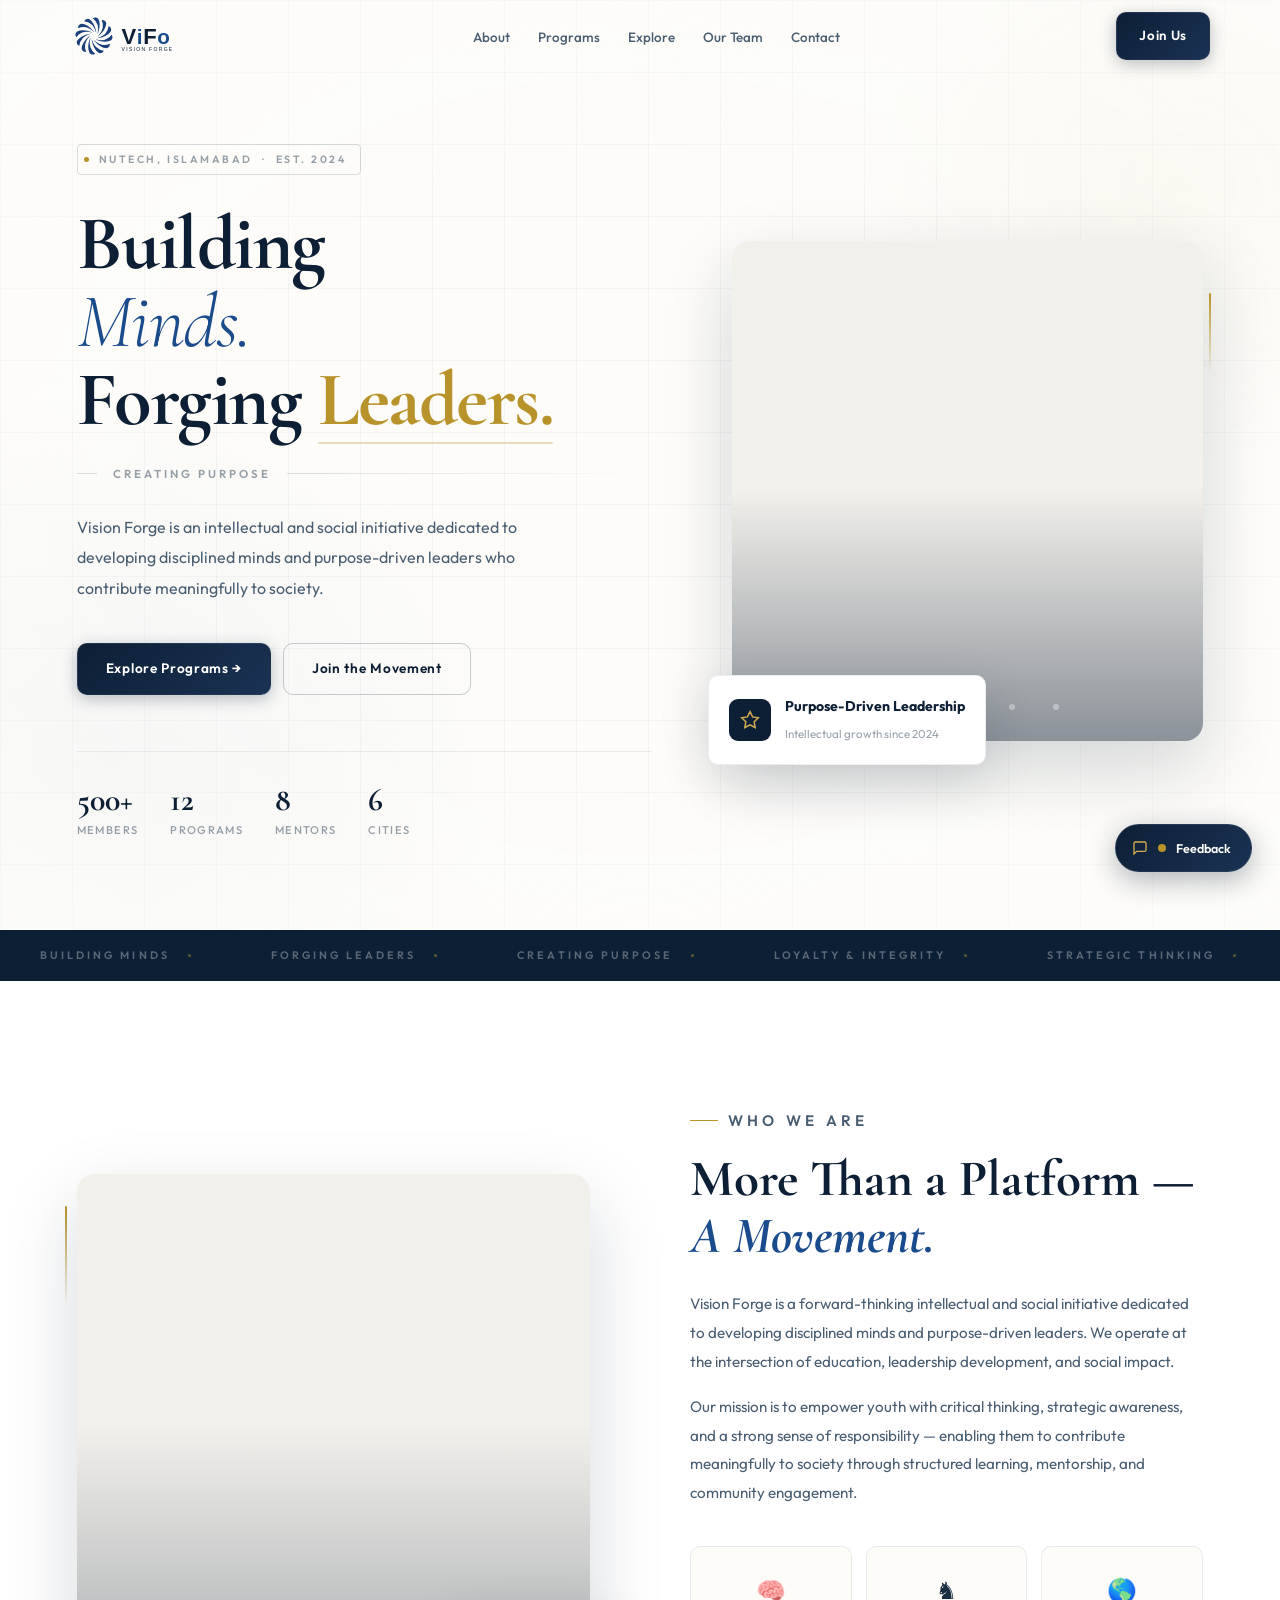
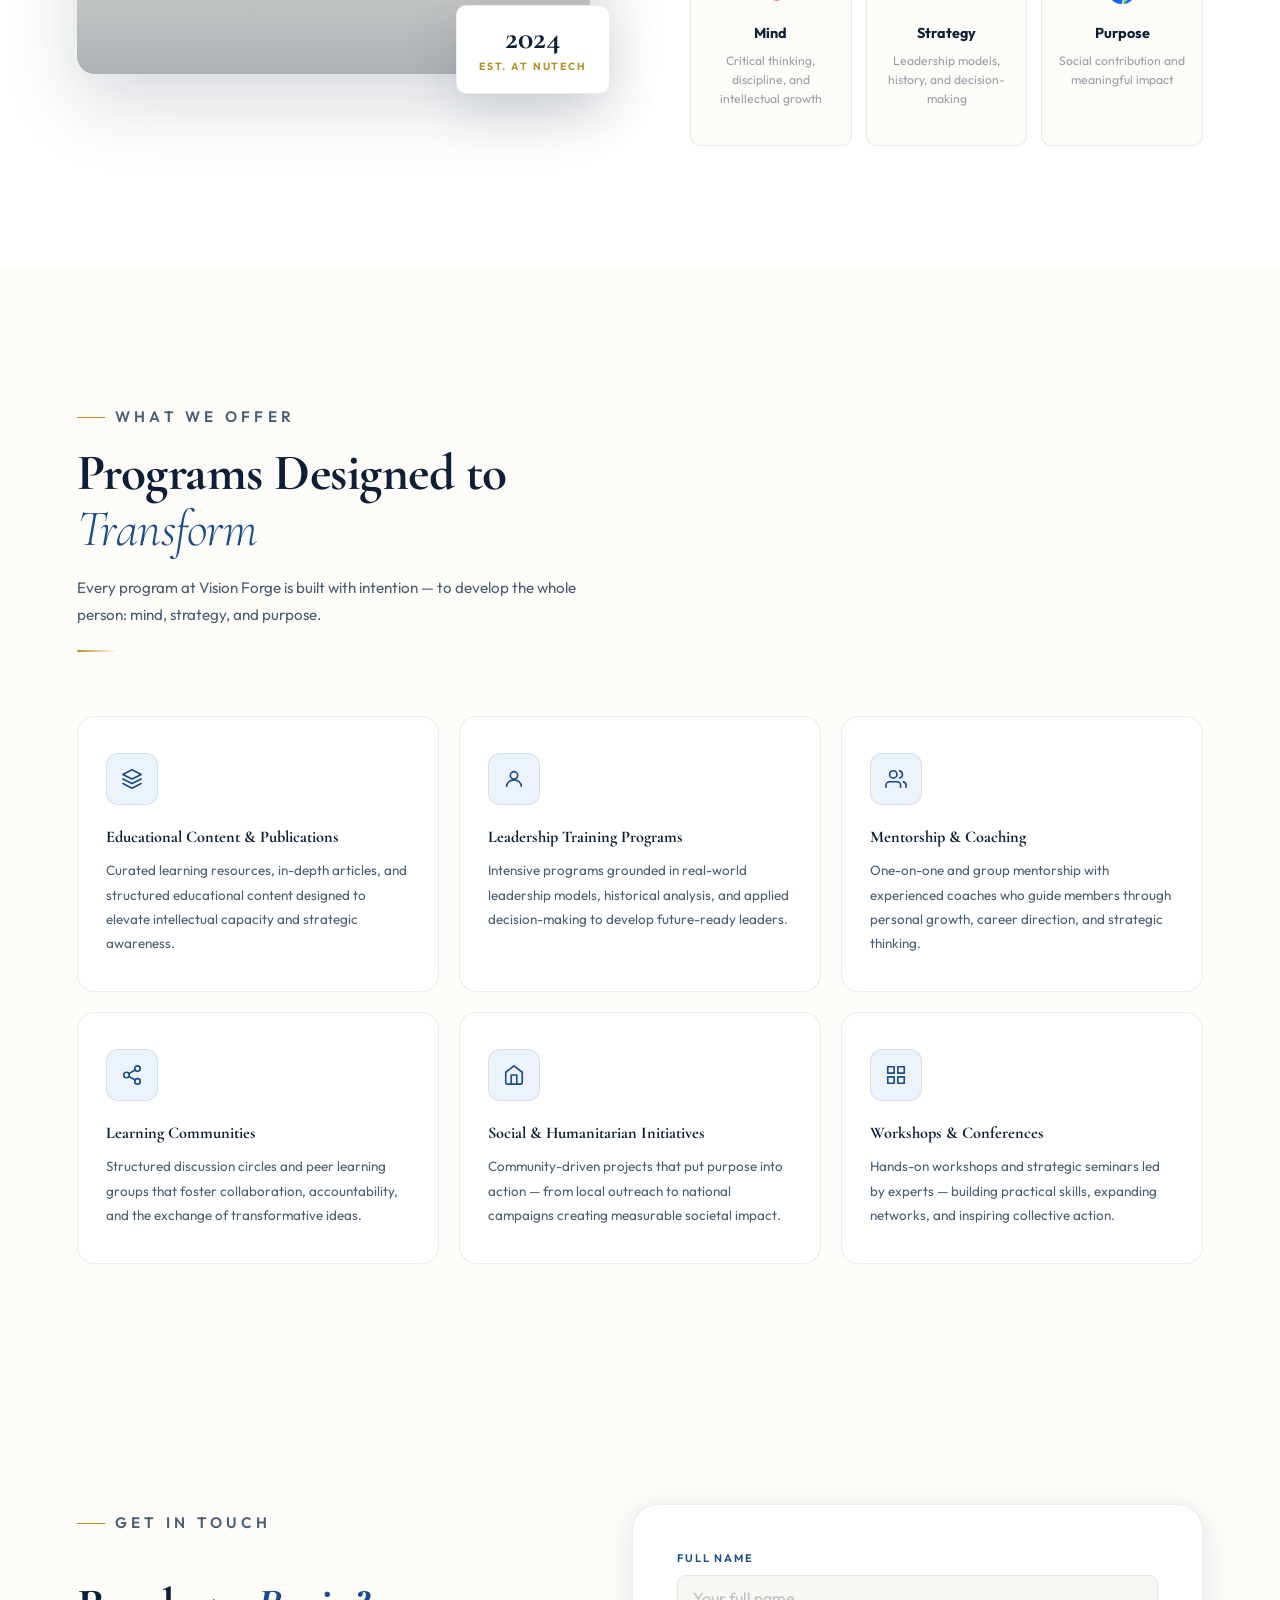
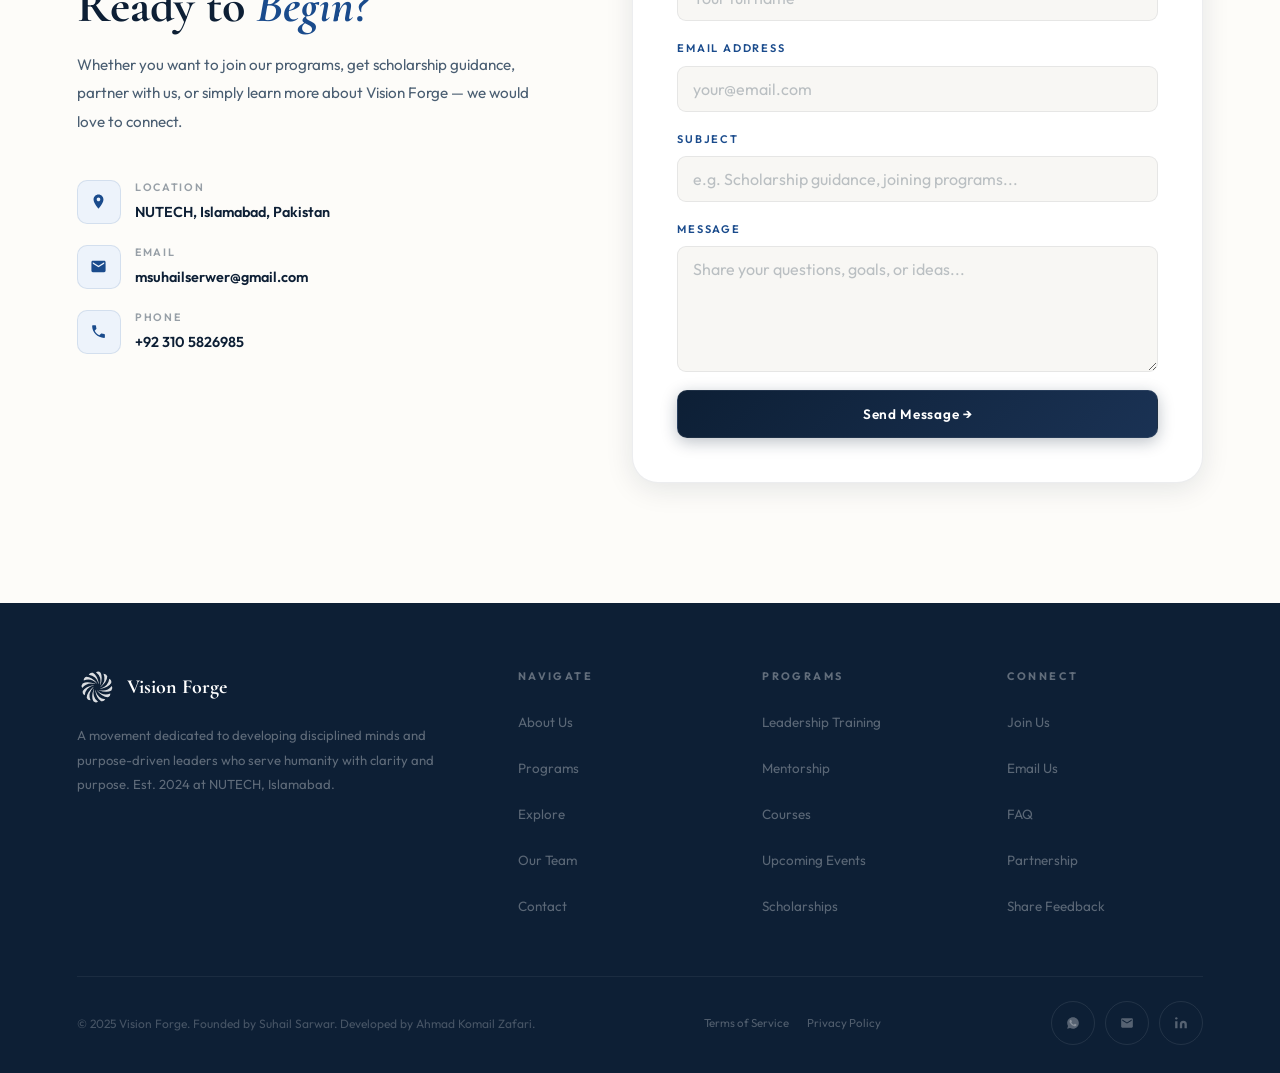
==== index.html @ 3186aafb "Add files via upload" ====
<!DOCTYPE html>
<html lang="en">
<head>
  <meta charset="UTF-8"/>
  <meta name="color-scheme" content="light"/>
  <meta name="viewport" content="width=device-width, initial-scale=1.0, viewport-fit=cover"/>
  <title>Vision Forge — Building Minds • Forging Leaders • Creating Purpose</title>
  <meta name="description" content="Vision Forge is a forward-thinking intellectual and social initiative dedicated to developing disciplined minds and purpose-driven leaders."/>
  <link rel="preconnect" href="https://fonts.googleapis.com"/>
  <link rel="preconnect" href="https://fonts.gstatic.com" crossorigin/>
  <link href="https://fonts.googleapis.com/css2?family=Cormorant+Garamond:ital,wght@0,300;0,400;0,600;0,700;1,300;1,400;1,600;1,700&family=Outfit:wght@300;400;500;600;700&family=Dancing+Script:wght@500;600;700&display=swap" rel="stylesheet"/>
  <style>
/* ═══════════════════════════════════════════════════════════
   VISION FORGE — Premium Theme
   Palette: Ivory #fdfcf9 · Deep Navy #0d1f35 · Ink #1a4b8c · Gold #b8922a
   ═══════════════════════════════════════════════════════════ */
:root {
  color-scheme: light;
  --navy:        #0d1f35;
  --navy-mid:    #1a3254;
  --ink:         #1a4b8c;
  --ink-light:   #2e6bbf;
  --ink-pale:    #edf3fb;
  --ink-pale2:   #dce9f7;
  --gold:        #b8922a;
  --gold-light:  #d4ab52;
  --gold-pale:   #faf5ea;
  --gold-glow:   rgba(184,146,42,0.18);
  --ivory:       #fdfcf9;
  --white:       #ffffff;
  --off-white:   #f8f7f4;
  --off-white2:  #f2f0eb;
  --border:      rgba(13,31,53,0.08);
  --border-mid:  rgba(13,31,53,0.14);
  --border-strong: rgba(13,31,53,0.22);
  --text:        #1a2e42;
  --text-mid:    #4a5e72;
  --text-light:  rgba(26,46,66,0.45);
  --radius:      10px;
  --radius-lg:   18px;
  --radius-xl:   26px;
  --ease:        cubic-bezier(0.22, 1, 0.36, 1);
  --font-serif:  'Cormorant Garamond', Georgia, serif;
  --font-body:   'Outfit', system-ui, sans-serif;
  --shadow-xs:   0 1px 3px rgba(13,31,53,0.04);
  --shadow-sm:   0 2px 10px rgba(13,31,53,0.07);
  --shadow-md:   0 6px 28px rgba(13,31,53,0.10);
  --shadow-lg:   0 16px 52px rgba(13,31,53,0.14);
  --shadow-xl:   0 28px 72px rgba(13,31,53,0.17);
  --gold-shadow: 0 8px 32px rgba(184,146,42,0.22);
  --nav-h:       72px;
}

*, *::before, *::after { box-sizing: border-box; margin: 0; padding: 0; }
html { scroll-behavior: smooth; font-size: 16px; }
body {
  background: var(--ivory);
  color: var(--text);
  font-family: var(--font-body);
  line-height: 1.75;
  overflow-x: hidden;
  -webkit-font-smoothing: antialiased;
  -webkit-text-size-adjust: 100%;
  text-size-adjust: 100%;
}
a { text-decoration: none; color: inherit; }
img { display: block; max-width: 100%; }

::-webkit-scrollbar { width: 4px; }
::-webkit-scrollbar-track { background: var(--off-white); }
::-webkit-scrollbar-thumb { background: var(--ink); border-radius: 2px; }

.container { width: 88%; max-width: 1140px; margin: 0 auto; }
h1,h2,h3 { font-family: var(--font-serif); font-weight: 600; line-height: 1.1; color: var(--navy); }
h4,h5,h6 { font-family: var(--font-body); font-weight: 600; color: var(--navy); }

.eyebrow {
  display: inline-flex; align-items: center; gap: 10px;
  font-family: var(--font-body); font-size: 0.68rem; font-weight: 600;
  letter-spacing: 0.28em; text-transform: uppercase; color: var(--ink);
  margin-bottom: 16px;
}
.eyebrow::before { content: ''; display: block; width: 28px; height: 1px; background: var(--gold); flex-shrink: 0; }

.logo-mark {
  width: 36px; height: 36px; border-radius: 8px; flex-shrink: 0;
  background: var(--navy); display: flex; align-items: center;
  justify-content: center; overflow: hidden;
}
.logo-mark svg { width: 17px !important; height: 17px !important; min-width: 17px; fill: none; stroke: var(--gold-light); stroke-width: 1.8; stroke-linecap: round; stroke-linejoin: round; display: block; }

/* ── BUTTONS ── */
.btn {
  display: inline-flex; align-items: center; gap: 8px;
  padding: 13px 28px; border-radius: var(--radius);
  font-size: 0.85rem; font-weight: 600; letter-spacing: 0.05em;
  border: none; cursor: pointer; position: relative; overflow: hidden;
  transition: all 0.35s var(--ease); white-space: nowrap;
  min-height: 48px;
  -webkit-tap-highlight-color: transparent;
  touch-action: manipulation;
  font-family: var(--font-body);
}
.btn:active { transform: scale(0.97) !important; }
.btn-primary {
  background: linear-gradient(135deg, var(--navy) 0%, #1a3254 100%);
  color: #fff; box-shadow: 0 4px 16px rgba(13,31,53,0.28);
  border: 1px solid rgba(255,255,255,0.07);
}
.btn-primary:hover { background: linear-gradient(135deg, var(--ink) 0%, #1a4b8c 100%); transform: translateY(-2px); box-shadow: 0 8px 24px rgba(26,75,140,0.35); }
.btn-outline {
  background: transparent; color: var(--navy);
  border: 1.5px solid var(--border-strong);
}
.btn-outline:hover { background: var(--navy); color: #fff; transform: translateY(-2px); border-color: var(--navy); box-shadow: 0 8px 24px rgba(13,31,53,0.2); }
.btn-gold {
  background: linear-gradient(135deg, #c9a030 0%, var(--gold) 50%, #a07820 100%);
  color: #fff; font-weight: 700;
  box-shadow: 0 4px 16px rgba(184,146,42,0.35);
  border: 1px solid rgba(255,255,255,0.1);
}
.btn-gold:hover { transform: translateY(-2px); box-shadow: 0 8px 28px rgba(184,146,42,0.45); }
.btn-glass {
  background: rgba(255,255,255,0.08); color: rgba(255,255,255,0.85);
  border: 1px solid rgba(255,255,255,0.18); backdrop-filter: blur(10px);
}
.btn-glass:hover { background: rgba(255,255,255,0.15); color: #fff; transform: translateY(-2px); }

.section-head { margin-bottom: 64px; }
.section-head h2 { font-size: clamp(2.2rem, 4vw, 3.4rem); font-weight: 700; color: var(--navy); line-height: 1.08; max-width: 580px; letter-spacing: -0.01em; }
.section-head h2 em { font-style: italic; color: var(--ink); font-weight: 300; }
.section-head p { color: var(--text-mid); max-width: 520px; margin-top: 18px; font-size: 0.95rem; }
.section-head.centered { text-align: center; display: flex; flex-direction: column; align-items: center; }
.section-head.centered h2 { max-width: 560px; margin: 0 auto; }
.section-head.centered p { margin: 18px auto 0; }
.section-head::after { content: ''; display: block; width: 40px; height: 2px; background: linear-gradient(90deg, var(--gold), transparent); margin-top: 22px; border-radius: 1px; }
.section-head.centered::after { margin: 22px auto 0; background: linear-gradient(90deg, transparent, var(--gold), transparent); }

.reveal { opacity: 0; transform: translateY(28px); transition: opacity 0.85s var(--ease), transform 0.85s var(--ease); }
.reveal.visible { opacity: 1; transform: translateY(0); }
.reveal-delay-1 { transition-delay: 0.10s; }
.reveal-delay-2 { transition-delay: 0.18s; }
.reveal-delay-3 { transition-delay: 0.26s; }
.reveal-delay-4 { transition-delay: 0.34s; }
.reveal-delay-5 { transition-delay: 0.42s; }
.hero-stagger { opacity: 0; transform: translateY(20px); transition: opacity 0.9s var(--ease), transform 0.9s var(--ease); }
.hero-stagger.visible { opacity: 1; transform: translateY(0); }

/* ══════════════════════════════════════
   NAVBAR
══════════════════════════════════════ */
.navbar {
  position: fixed; top: 0; left: 0; right: 0; z-index: 999;
  height: var(--nav-h);
  display: flex; align-items: center;
  transition: background 0.4s var(--ease), box-shadow 0.4s var(--ease);
}
.navbar.scrolled {
  background: rgba(253,252,249,0.97);
  backdrop-filter: blur(20px); -webkit-backdrop-filter: blur(20px);
  border-bottom: 1px solid var(--border);
  box-shadow: var(--shadow-sm);
}
.nav-inner {
  display: flex; align-items: center;
  justify-content: space-between;
  gap: 16px; width: 100%;
}
.nav-logo {
  display: flex; align-items: center; gap: 0;
  transition: opacity 0.2s;
  flex-shrink: 0; min-width: 0; text-decoration: none;
  -webkit-tap-highlight-color: transparent;
}
.nav-logo:hover { opacity: 0.78; }
.nav-logo img { height: 48px; width: auto; display: block; flex-shrink: 0; }

.nav-links { display: flex; align-items: center; gap: 28px; list-style: none; flex-shrink: 0; }
.nav-links a {
  font-size: 0.84rem; font-weight: 500; color: var(--text-mid);
  position: relative; padding-bottom: 2px; transition: color 0.22s;
  white-space: nowrap;
}
.nav-links a::after {
  content: ''; position: absolute; bottom: 0; left: 0; width: 0;
  height: 1.5px; background: var(--gold); transition: width 0.3s var(--ease);
}
.nav-links a:hover { color: var(--navy); }
.nav-links a:hover::after { width: 100%; }
.nav-cta { padding: 10px 22px; font-size: 0.83rem; flex-shrink: 0; }

/* ── HAMBURGER ── */
.nav-hamburger {
  display: none;
  flex-direction: column;
  justify-content: center;
  align-items: center;
  background: transparent;
  border: none;
  cursor: pointer;
  padding: 0;
  width: 44px; height: 44px;
  flex-shrink: 0;
  position: relative;
  -webkit-tap-highlight-color: transparent;
  touch-action: manipulation;
  outline: none;
  border-radius: 8px;
  transition: background 0.2s;
}
.nav-hamburger:hover { background: var(--off-white2); }
.nav-hamburger .bar {
  display: block;
  width: 22px; height: 2px;
  background: var(--navy);
  border-radius: 2px;
  position: absolute;
  left: 50%;
  transform: translateX(-50%);
  transition: transform 0.38s var(--ease), opacity 0.28s ease, top 0.38s var(--ease);
}
.nav-hamburger .bar:nth-child(1) { top: 14px; }
.nav-hamburger .bar:nth-child(2) { top: 21px; }
.nav-hamburger .bar:nth-child(3) { top: 28px; }
.nav-hamburger.is-open .bar:nth-child(1) { top: 21px; transform: translateX(-50%) rotate(45deg); }
.nav-hamburger.is-open .bar:nth-child(2) { opacity: 0; transform: translateX(-20px); }
.nav-hamburger.is-open .bar:nth-child(3) { top: 21px; transform: translateX(-50%) rotate(-45deg); }

/* ══════════════════════════════════════
   MOBILE MENU
   — justify-content: flex-start (fixes huge gap)
   — overflow-y: auto (scrollable content)
   — iOS scroll-lock compatible
══════════════════════════════════════ */
.mobile-menu {
  position: fixed;
  inset: 0;
  z-index: 1000;
  background: var(--ivory);
  display: flex;
  flex-direction: column;
  align-items: center;
  justify-content: flex-start;   /* FIX: was center → caused huge top gap */
  gap: 0;
  padding: 92px 32px 48px;
  overflow-y: auto;
  -webkit-overflow-scrolling: touch;
  scrollbar-width: none;
  -ms-overflow-style: none;
  opacity: 0;
  pointer-events: none;
  transform: translateY(-8px);
  transition: opacity 0.38s var(--ease), transform 0.38s var(--ease);
}
.mobile-menu::-webkit-scrollbar { display: none; }
.mobile-menu.is-open { opacity: 1; pointer-events: auto; transform: translateY(0); }

.mobile-menu-close {
  position: absolute; top: 16px; right: 16px;
  width: 44px; height: 44px; border-radius: 50%;
  background: var(--off-white2); border: 1.5px solid var(--border-mid);
  cursor: pointer; display: flex; align-items: center; justify-content: center;
  transition: background 0.25s, border-color 0.25s;
  -webkit-tap-highlight-color: transparent;
  touch-action: manipulation;
  font-size: 1.3rem; color: var(--navy); line-height: 1;
  font-family: var(--font-body);
}
.mobile-menu-close:hover { background: var(--navy); color: #fff; border-color: var(--navy); }

.mobile-menu-link {
  width: 100%;
  font-family: var(--font-serif);
  font-size: clamp(1.5rem, 7vw, 1.9rem);
  font-weight: 600;
  color: var(--navy);
  min-height: 52px;
  display: flex; align-items: center; justify-content: center;
  text-align: center;
  padding: 8px 0;
  transition: color 0.22s;
  text-decoration: none;
  letter-spacing: -0.01em;
  -webkit-tap-highlight-color: transparent;
  touch-action: manipulation;
}
.mobile-menu-link:hover { color: var(--ink); }
.mobile-menu-divider { width: 48px; height: 1px; background: var(--border); margin: 4px auto; }
.mobile-menu-cta { margin-top: 32px; width: 100%; max-width: 280px; justify-content: center; align-self: center; }

@media (max-width: 860px) {
  .nav-links, .nav-cta { display: none !important; }
  .nav-hamburger { display: flex; }
}

/* ══════════════════════════════════════
   HERO
══════════════════════════════════════ */
.hero {
  min-height: 100vh;
  display: flex; align-items: center;
  position: relative; overflow: hidden;
  background: var(--ivory);
  padding-top: var(--nav-h);
}
.hero::before {
  content: ''; position: absolute; inset: 0; pointer-events: none;
  background-image: linear-gradient(var(--border) 1px, transparent 1px),
    linear-gradient(90deg, var(--border) 1px, transparent 1px);
  background-size: 72px 72px; opacity: 0.45; z-index: 0;
}
.hero::after {
  content: ''; position: absolute; inset: 0; pointer-events: none;
  background: radial-gradient(ellipse 80% 80% at 50% 50%, transparent 40%, rgba(253,252,249,0.8) 100%),
    radial-gradient(ellipse 40% 50% at 92% 20%, rgba(184,146,42,0.05) 0%, transparent 60%),
    radial-gradient(ellipse 50% 60% at 8% 80%, rgba(26,75,140,0.04) 0%, transparent 65%);
  z-index: 0;
}
.hero-inner {
  position: relative; z-index: 1;
  display: grid; grid-template-columns: 1.1fr 0.9fr;
  gap: 80px; align-items: center;
  padding: 70px 0 90px;
  min-width: 0;
}
.hero-left { min-width: 0; }
.hero-right { position: relative; min-width: 0; }

.hero-badge {
  display: inline-flex; align-items: center; gap: 10px;
  padding: 5px 14px 5px 6px; border-radius: 4px;
  background: transparent; border: 1px solid var(--border-mid);
  font-size: 0.66rem; font-weight: 600; letter-spacing: 0.24em;
  text-transform: uppercase; color: var(--text-light); margin-bottom: 30px;
}
.hero-badge-dot { width: 5px; height: 5px; border-radius: 50%; background: var(--gold); }
.hero-title {
  font-size: clamp(3rem, 6vw, 5.5rem);
  font-weight: 700; line-height: 1.02;
  letter-spacing: -0.02em; color: var(--navy);
}
.hero-title em { font-style: italic; color: var(--ink); font-weight: 300; }
.hero-title .gold-word { color: var(--gold); position: relative; }
.hero-title .gold-word::after {
  content: ''; position: absolute; bottom: 2px; left: 0; right: 0;
  height: 2px; background: var(--gold); opacity: 0.3; border-radius: 1px;
}
.hero-tagline {
  display: flex; align-items: center; gap: 16px;
  font-size: 0.72rem; font-weight: 600; letter-spacing: 0.26em;
  text-transform: uppercase; color: var(--text-light); margin: 24px 0 28px;
}
.hero-tagline::before { content: ''; display: block; width: 20px; height: 1px; background: var(--border-mid); }
.hero-tagline::after { content: ''; flex: 1; height: 1px; background: linear-gradient(90deg, var(--border-mid), transparent); }
.hero-desc { font-size: 1rem; color: var(--text-mid); line-height: 1.9; max-width: 460px; margin-bottom: 40px; }
.hero-ctas { display: flex; gap: 12px; flex-wrap: wrap; }
.hero-stats {
  display: flex; gap: 32px; margin-top: 56px;
  padding-top: 32px; border-top: 1px solid var(--border);
  flex-wrap: wrap;
}
.h-stat { flex: 0 0 auto; }
.h-stat-num { font-family: var(--font-serif); font-size: 2rem; font-weight: 700; color: var(--navy); line-height: 1; }
.h-stat-lbl { font-size: 0.7rem; font-weight: 500; letter-spacing: 0.12em; text-transform: uppercase; color: var(--text-light); margin-top: 5px; }

/* ── Hero Image Stack ── */
.hero-img-stack { position: relative; }
.hero-img-main {
  width: 100%; border-radius: var(--radius-lg); overflow: hidden;
  box-shadow: var(--shadow-xl); position: relative; height: 500px;
  background: var(--off-white2);
}
.hero-img-main::before {
  content: ''; position: absolute; inset: 0; z-index: 2;
  background: linear-gradient(to bottom, transparent 50%, rgba(13,31,53,0.45));
}
.hero-slideshow-inner {
  position: relative; width: 100%; height: 100%;
}
.hero-slide {
  position: absolute; inset: 0;
  width: 100%; height: 100%;
  object-fit: cover; object-position: center;
  opacity: 0;
  transition: opacity 2s ease-in-out, transform 2.4s ease-in-out;
  transform: scale(1.04);
  filter: saturate(0.88);
  will-change: opacity, transform;
}
.hero-slide.active { opacity: 1; transform: scale(1); z-index: 1; }
.hero-slide-dots {
  position: absolute; bottom: 16px; left: 50%;
  transform: translateX(-50%); display: flex; gap: 8px; z-index: 5;
}
.hero-dot {
  width: 36px; height: 36px; border-radius: 50%;
  border: none; cursor: pointer; background: transparent;
  display: flex; align-items: center; justify-content: center;
  padding: 0; -webkit-tap-highlight-color: transparent;
  touch-action: manipulation;
  position: relative; z-index: 5;
}
.hero-dot::after {
  content: ''; display: block; width: 6px; height: 6px;
  border-radius: 50%; background: rgba(255,255,255,0.35);
  transition: background 0.35s, transform 0.35s;
}
.hero-dot.active::after { background: var(--gold); transform: scale(1.4); }
.hero-card-float {
  position: absolute; bottom: -24px; left: -24px; z-index: 10;
  background: var(--white); border-radius: var(--radius);
  padding: 18px 20px; box-shadow: var(--shadow-lg);
  border: 1px solid var(--border);
  display: flex; align-items: center; gap: 14px;
  animation: card-breathe 6s ease-in-out infinite;
}
@keyframes card-breathe { 0%,100%{transform:translateY(0)} 50%{transform:translateY(-7px)} }
.hero-card-icon {
  width: 42px; height: 42px; border-radius: 9px; flex-shrink: 0;
  background: var(--navy); display: flex; align-items: center; justify-content: center;
}
.hero-card-icon svg { width: 20px !important; height: 20px !important; display: block; fill: none; stroke: var(--gold-light); stroke-width: 1.8; stroke-linecap: round; }
.hero-card-text strong { display: block; font-size: 0.88rem; font-weight: 700; color: var(--navy); }
.hero-card-text span { font-size: 0.72rem; color: var(--text-light); }
.hero-accent-line {
  position: absolute; top: 52px; right: -8px;
  width: 2px; height: 80px;
  background: linear-gradient(180deg, var(--gold), transparent);
  border-radius: 2px;
}

/* ── MARQUEE ── */
.marquee-strip { background: var(--navy); padding: 16px 0; overflow: hidden; max-width: 100vw; }
.marquee-track { display: flex; width: max-content; animation: marquee 40s linear infinite; }
.marquee-track:hover { animation-play-state: paused; }
.marquee-item {
  display: flex; align-items: center; gap: 18px; padding: 0 40px;
  font-size: 0.68rem; font-weight: 600; letter-spacing: 0.28em;
  text-transform: uppercase; color: rgba(255,255,255,0.32);
  white-space: nowrap; user-select: none;
}
.marquee-item .dot { width: 3px; height: 3px; border-radius: 50%; background: var(--gold); opacity: 0.5; }
@keyframes marquee { from{transform:translateX(0)} to{transform:translateX(-50%)} }

/* ── ABOUT ── */
#about { padding: 120px 0; background: var(--white); }
.about-grid { display: grid; grid-template-columns: 1fr 1fr; gap: 100px; align-items: center; min-width: 0; }
.about-visual { position: relative; min-width: 0; }
.about-text { min-width: 0; }
.about-img-frame { border-radius: var(--radius-lg); overflow: hidden; box-shadow: var(--shadow-xl); position: relative; height: 500px; background: var(--off-white2); }
.about-img-frame img { width: 100%; height: 100%; object-fit: cover; transition: transform 1s var(--ease); filter: saturate(0.88); }
.about-img-frame:hover img { transform: scale(1.03); }
.about-img-frame::after { content: ''; position: absolute; inset: 0; background: linear-gradient(to bottom, transparent 50%, rgba(13,31,53,0.3)); }
.about-badge-wrap { position: absolute; bottom: -20px; right: -20px; background: var(--white); border-radius: var(--radius); padding: 16px 22px; box-shadow: var(--shadow-lg); border: 1px solid var(--border); text-align: center; }
.about-badge-num { font-family: var(--font-serif); font-size: 2rem; font-weight: 700; color: var(--navy); line-height: 1; }
.about-badge-lbl { font-size: 0.65rem; font-weight: 700; letter-spacing: 0.18em; color: var(--gold); text-transform: uppercase; margin-top: 4px; }
.about-decorline { position: absolute; top: 32px; left: -12px; width: 2px; height: 100px; background: linear-gradient(180deg, var(--gold) 0%, transparent 100%); border-radius: 2px; }
.about-text h2 { font-size: clamp(2rem, 4vw, 3.2rem); font-weight: 700; line-height: 1.1; color: var(--navy); margin-bottom: 26px; }
.about-text h2 em { font-style: italic; color: var(--ink); }
.about-text p { color: var(--text-mid); line-height: 1.9; font-size: 0.95rem; margin-bottom: 16px; }

.pillars { display: grid; grid-template-columns: repeat(3,1fr); gap: 14px; margin-top: 38px; }
.pillar {
  padding: 22px 16px 20px; border-radius: var(--radius); border: 1px solid var(--border);
  background: var(--ivory); cursor: default; position: relative; overflow: hidden;
  transition: border-color 0.3s, box-shadow 0.3s, transform 0.3s; text-align: center;
}
.pillar::after { content: ''; position: absolute; bottom: 0; left: 0; right: 0; height: 2px; background: linear-gradient(90deg, var(--ink), var(--gold)); transform: scaleX(0); transform-origin: left; transition: transform 0.4s var(--ease); }
.pillar:hover { border-color: var(--border-mid); box-shadow: var(--shadow-sm); transform: translateY(-4px); }
.pillar:hover::after { transform: scaleX(1); }
.pillar-ico { font-size: 1.5rem; margin-bottom: 10px; }
.pillar h4 { font-size: 0.9rem; font-weight: 700; color: var(--navy); margin-bottom: 6px; }
.pillar p { font-size: 0.76rem; color: var(--text-light); line-height: 1.55; }

/* ── STATS ── */
#stats { padding: 80px 0; background: var(--navy); position: relative; overflow: hidden; }
#stats::before { content: ''; position: absolute; inset: 0; background-image: linear-gradient(rgba(255,255,255,0.025) 1px, transparent 1px), linear-gradient(90deg, rgba(255,255,255,0.025) 1px, transparent 1px); background-size: 60px 60px; }
.stats-grid { display: grid; grid-template-columns: repeat(4,minmax(0,1fr)); gap: 0; text-align: center; position: relative; z-index: 1; }
.stat-item { position: relative; padding: 20px 16px; min-width: 0; }
.stat-item::after { content: ''; position: absolute; right: 0; top: 20%; bottom: 20%; width: 1px; background: rgba(255,255,255,0.07); }
.stat-item:last-child::after { display: none; }
.stat-num { font-family: var(--font-serif); font-size: clamp(2.4rem,4.5vw,3.6rem); font-weight: 700; color: #fff; line-height: 1; margin-bottom: 10px; }
.stat-num .counter { color: var(--gold-light); }
.stat-lbl { font-size: 0.7rem; font-weight: 600; letter-spacing: 0.18em; text-transform: uppercase; color: rgba(255,255,255,0.4); }

/* ── SERVICES ── */
#services { padding: 120px 0; background: var(--ivory); }
.services-grid { display: grid; grid-template-columns: repeat(3,minmax(0,1fr)); gap: 20px; }
.service-card { padding: 36px 28px; border-radius: var(--radius-lg); border: 1px solid var(--border); background: var(--white); position: relative; overflow: hidden; cursor: default; transition: border-color 0.35s, box-shadow 0.35s, transform 0.35s; }
.service-card::before { content: ''; position: absolute; top: 0; left: 0; right: 0; height: 2px; background: linear-gradient(90deg, var(--navy), var(--ink), var(--gold)); transform: scaleX(0); transform-origin: left; transition: transform 0.45s var(--ease); }
.service-card:hover { transform: translateY(-6px); box-shadow: var(--shadow-md); border-color: var(--border-mid); }
.service-card:hover::before { transform: scaleX(1); }
.s-icon { width: 52px; height: 52px; border-radius: 12px; background: var(--ink-pale); border: 1px solid rgba(26,75,140,0.12); display: flex; align-items: center; justify-content: center; margin-bottom: 22px; transition: background 0.3s, transform 0.35s; }
.service-card:hover .s-icon { background: var(--navy); transform: rotate(-5deg) scale(1.06); }
.s-icon svg { width: 22px !important; height: 22px !important; fill: none; stroke: var(--ink); stroke-width: 1.8; stroke-linecap: round; stroke-linejoin: round; transition: stroke 0.3s; }
.service-card:hover .s-icon svg { stroke: var(--gold-light); }
.service-card h3 { font-size: 1.02rem; font-weight: 700; color: var(--navy); margin-bottom: 10px; line-height: 1.3; }
.service-card p { font-size: 0.84rem; color: var(--text-mid); line-height: 1.8; }

/* ── CONTACT ── */
#contact { padding: 120px 0; background: var(--ivory); }
.contact-grid { display: grid; grid-template-columns: 1fr 1.2fr; gap: 80px; align-items: start; }
.contact-info h2 { font-size: clamp(2rem,4vw,3rem); font-weight: 700; color: var(--navy); margin-bottom: 18px; line-height: 1.1; }
.contact-info h2 em { font-style: italic; color: var(--ink); }
.contact-info p { color: var(--text-mid); line-height: 1.88; font-size: 0.95rem; margin-bottom: 42px; }
.contact-details { display: flex; flex-direction: column; gap: 18px; }
.c-detail { display: flex; align-items: center; gap: 14px; }
.c-icon { width: 44px; height: 44px; border-radius: 10px; background: var(--ink-pale); border: 1px solid rgba(26,75,140,0.12); display: flex; align-items: center; justify-content: center; flex-shrink: 0; transition: all 0.28s; }
.c-detail:hover .c-icon { background: var(--navy); }
.c-icon svg { width: 17px; height: 17px; fill: var(--ink); transition: fill 0.28s; }
.c-detail:hover .c-icon svg { fill: var(--gold-light); }
.c-detail-text span { font-size: 0.67rem; font-weight: 600; letter-spacing: 0.16em; text-transform: uppercase; color: var(--text-light); display: block; }
.c-detail-text strong { font-size: 0.9rem; color: var(--navy); font-weight: 600; }
.contact-form-wrap { background: var(--white); border-radius: var(--radius-xl); border: 1px solid var(--border); padding: 44px; box-shadow: var(--shadow-md); }
.contact-form { display: flex; flex-direction: column; gap: 18px; }
.form-group { display: flex; flex-direction: column; gap: 7px; }
.form-group label { font-size: 0.69rem; font-weight: 600; letter-spacing: 0.16em; text-transform: uppercase; color: var(--ink); }
.form-control {
  background: var(--off-white); border: 1.5px solid var(--border);
  border-radius: 9px; padding: 12px 15px; color: var(--navy);
  font-size: 16px; /* Prevent iOS zoom */ outline: none; width: 100%;
  transition: border-color 0.25s, box-shadow 0.25s, background 0.25s;
  font-family: var(--font-body);
  -webkit-appearance: none; appearance: none;
}
.form-control::placeholder { color: rgba(26,46,66,0.28); }
.form-control:focus { border-color: var(--ink); box-shadow: 0 0 0 3px rgba(26,75,140,0.08); background: var(--white); }
.form-control.invalid { border-color: #c94b4b !important; }
textarea.form-control { resize: vertical; min-height: 120px; }

/* ── PAGE SYSTEM ── */
.page-view { display: none !important; }
.page-view.page-active { display: block !important; }

/* ── EXPLORE PAGE ── */
.explore-hero { position: relative; overflow: hidden; background: linear-gradient(150deg, var(--navy) 0%, #0f2a47 40%, #162d4f 70%, #1a3254 100%); padding: 120px 0 80px; }
.explore-hero::before { content: ''; position: absolute; inset: 0; background-image: linear-gradient(rgba(255,255,255,0.03) 1px, transparent 1px), linear-gradient(90deg, rgba(255,255,255,0.03) 1px, transparent 1px); background-size: 56px 56px; }
.explore-hero::after { content: ''; position: absolute; inset: 0; background: radial-gradient(ellipse 60% 70% at 80% 30%, rgba(184,146,42,0.08) 0%, transparent 60%), radial-gradient(ellipse 50% 60% at 15% 75%, rgba(26,75,140,0.15) 0%, transparent 55%); }
.explore-hero-inner { position: relative; z-index: 2; text-align: center; }

.explore-back-btn {
  display: inline-flex; align-items: center; gap: 8px;
  padding: 10px 20px; border-radius: 100px;
  background: rgba(255,255,255,0.06); border: 1px solid rgba(255,255,255,0.14);
  color: rgba(255,255,255,0.65); font-size: 0.78rem; font-weight: 500;
  cursor: pointer; margin-bottom: 40px;
  transition: all 0.28s var(--ease); backdrop-filter: blur(8px);
  font-family: var(--font-body); min-height: 44px;
  -webkit-tap-highlight-color: transparent;
  touch-action: manipulation;
}
.explore-back-btn:hover { background: rgba(255,255,255,0.12); color: rgba(255,255,255,0.9); transform: translateX(-3px); }
.explore-back-btn svg { width: 14px; height: 14px; fill: none; stroke: currentColor; stroke-width: 2; stroke-linecap: round; flex-shrink: 0; }

.explore-eyebrow { display: inline-flex; align-items: center; gap: 10px; font-size: 0.68rem; font-weight: 600; letter-spacing: 0.3em; text-transform: uppercase; color: var(--gold-light); margin-bottom: 18px; }
.explore-eyebrow::before, .explore-eyebrow::after { content: ''; display: block; height: 1px; width: 32px; background: linear-gradient(90deg, transparent, var(--gold-light)); }
.explore-eyebrow::after { background: linear-gradient(90deg, var(--gold-light), transparent); }

.explore-hero h1 { font-family: var(--font-serif); font-size: clamp(2.8rem, 5.5vw, 4.8rem); font-weight: 700; color: #fff; line-height: 1.05; letter-spacing: -0.02em; margin-bottom: 20px; }
.explore-hero h1 em { font-style: italic; color: var(--gold-light); font-weight: 300; }
.explore-hero-sub { font-size: 1.02rem; color: rgba(255,255,255,0.52); line-height: 1.85; max-width: 560px; margin: 0 auto 52px; }

.explore-nav-grid { display: grid; grid-template-columns: repeat(4, 1fr); gap: 12px; max-width: 900px; margin: 0 auto; }
.explore-nav-card {
  position: relative; overflow: hidden;
  background: rgba(255,255,255,0.05); border: 1px solid rgba(255,255,255,0.1);
  border-radius: 14px; padding: 22px 18px 20px; cursor: pointer; text-align: center;
  transition: all 0.32s var(--ease); backdrop-filter: blur(8px);
  text-decoration: none; display: flex; flex-direction: column;
  align-items: center; gap: 10px; -webkit-tap-highlight-color: transparent;
  touch-action: manipulation;
}
.explore-nav-card:hover { background: rgba(255,255,255,0.1); border-color: rgba(184,146,42,0.35); transform: translateY(-4px); box-shadow: 0 12px 32px rgba(0,0,0,0.25); }
.enc-icon { width: 46px; height: 46px; border-radius: 12px; background: rgba(255,255,255,0.08); border: 1px solid rgba(255,255,255,0.12); display: flex; align-items: center; justify-content: center; flex-shrink: 0; transition: all 0.32s var(--ease); }
.enc-icon svg { width: 20px !important; height: 20px !important; fill: none; stroke: rgba(255,255,255,0.7); stroke-width: 1.8; stroke-linecap: round; stroke-linejoin: round; transition: stroke 0.3s; }
.explore-nav-card:hover .enc-icon { background: var(--gold); box-shadow: 0 4px 16px rgba(184,146,42,0.4); }
.explore-nav-card:hover .enc-icon svg { stroke: var(--navy); }
.enc-label { font-size: 0.75rem; font-weight: 600; letter-spacing: 0.06em; color: rgba(255,255,255,0.6); transition: color 0.28s; line-height: 1.3; }
.explore-nav-card:hover .enc-label { color: #fff; }
.enc-sub { font-size: 0.66rem; color: rgba(255,255,255,0.3); letter-spacing: 0.04em; line-height: 1.4; }

.explore-scroll-hint { display: flex; flex-direction: column; align-items: center; gap: 8px; margin-top: 52px; color: rgba(255,255,255,0.25); font-size: 0.67rem; letter-spacing: 0.2em; text-transform: uppercase; }
.scroll-line { width: 1px; height: 40px; background: linear-gradient(180deg, rgba(255,255,255,0.3), transparent); animation: scroll-bounce 2s ease-in-out infinite; }
@keyframes scroll-bounce { 0%,100%{opacity:0.3;transform:scaleY(1)} 50%{opacity:0.8;transform:scaleY(1.15)} }

/* ── PROCESS ── */
#process { padding: 120px 0; background: var(--white); }
.process-steps { display: grid; grid-template-columns: repeat(4,1fr); gap: 0; position: relative; margin-top: 64px; }
.process-line { position: absolute; top: 25px; left: 13%; right: 13%; height: 1px; background: linear-gradient(90deg, var(--border-mid) 0%, var(--gold) 50%, var(--border-mid) 100%); z-index: 0; }
.process-step { text-align: center; padding: 0 20px; position: relative; z-index: 1; }
.step-circle { width: 50px; height: 50px; border-radius: 50%; background: var(--white); border: 1.5px solid var(--border-mid); display: flex; align-items: center; justify-content: center; margin: 0 auto 28px; font-size: 0.82rem; font-weight: 700; color: var(--text-light); box-shadow: 0 0 0 6px var(--white); transition: all 0.38s; }
.process-step:hover .step-circle { background: var(--navy); color: var(--gold-light); border-color: var(--navy); box-shadow: 0 0 0 6px var(--white), 0 0 0 7px rgba(13,31,53,0.1); }
.process-step h3 { font-size: 0.95rem; font-weight: 700; color: var(--navy); margin-bottom: 10px; }
.process-step p { font-size: 0.8rem; color: var(--text-mid); line-height: 1.7; }

/* ── PORTFOLIO ── */
#portfolio { padding: 120px 0; background: var(--ivory); }
.portfolio-grid { display: grid; grid-template-columns: repeat(3,1fr); grid-template-rows: auto auto; gap: 14px; margin-top: 64px; }
.portfolio-item { position: relative; overflow: hidden; border-radius: var(--radius-lg); cursor: pointer; height: 270px; background: var(--off-white2); }
.portfolio-item:first-child { grid-column: span 2; height: 350px; }
.portfolio-item img { width: 100%; height: 100%; object-fit: cover; display: block; transition: transform 0.85s var(--ease); filter: saturate(0.85); }
.portfolio-overlay { position: absolute; inset: 0; background: linear-gradient(to top, rgba(13,31,53,0.92) 0%, rgba(13,31,53,0) 60%); display: flex; flex-direction: column; justify-content: flex-end; padding: 24px 22px; opacity: 0; transition: opacity 0.4s; }
.portfolio-item:hover img { transform: scale(1.06); }
.portfolio-item:hover .portfolio-overlay { opacity: 1; }
.portfolio-overlay .tag { font-size: 0.62rem; font-weight: 700; letter-spacing: 0.24em; text-transform: uppercase; color: var(--gold-light); margin-bottom: 6px; }
.portfolio-overlay h3 { font-size: 0.92rem; font-weight: 600; color: #fff; line-height: 1.35; }

/* ── EVENTS ── */
#events { padding: 120px 0; background: var(--ivory); }
.events-grid { display: grid; grid-template-columns: 1fr; max-width: 820px; gap: 20px; }
.event-card { display: grid; grid-template-columns: auto 1fr; gap: 36px; align-items: flex-start; background: var(--white); border-radius: var(--radius-xl); border: 1px solid var(--border); padding: 36px; box-shadow: var(--shadow-sm); transition: box-shadow 0.35s, border-color 0.35s, transform 0.35s; }
.event-card:hover { box-shadow: var(--shadow-md); border-color: var(--border-mid); transform: translateY(-4px); }
.event-date-block { display: flex; flex-direction: column; align-items: center; background: var(--navy); border-radius: var(--radius); padding: 16px 20px; min-width: 72px; text-align: center; flex-shrink: 0; }
.event-month { font-size: 0.58rem; font-weight: 700; letter-spacing: 0.2em; text-transform: uppercase; color: var(--gold-light); display: block; margin-bottom: 4px; }
.event-day { font-family: var(--font-serif); font-size: 2.2rem; font-weight: 700; color: #fff; display: block; line-height: 1; }
.event-year { font-size: 0.6rem; font-weight: 600; color: rgba(255,255,255,0.35); display: block; margin-top: 5px; letter-spacing: 0.1em; }
.event-body { min-width: 0; }
.event-tags { display: flex; flex-wrap: wrap; gap: 7px; margin-bottom: 14px; }
.event-tag-pill { display: inline-flex; font-size: 0.6rem; font-weight: 700; letter-spacing: 0.2em; text-transform: uppercase; padding: 3px 9px; border-radius: 4px; color: var(--ink); background: var(--ink-pale); border: 1px solid rgba(26,75,140,0.15); }
.event-tag-open { color: #16813b; background: rgba(22,129,59,0.08); border-color: rgba(22,129,59,0.2); }
.event-body h3 { font-size: 1.3rem; font-weight: 700; color: var(--navy); margin-bottom: 10px; line-height: 1.2; }
.event-body > p { font-size: 0.88rem; color: var(--text-mid); line-height: 1.85; margin-bottom: 20px; }
.event-details { display: flex; flex-direction: column; gap: 8px; margin-bottom: 22px; }
.event-detail-row { display: flex; align-items: center; gap: 8px; font-size: 0.8rem; color: var(--text-mid); font-weight: 500; }
.event-detail-row svg { width: 14px; height: 14px; fill: var(--ink); flex-shrink: 0; }

/* ── TESTIMONIALS ── */
#testimonials { padding: 120px 0; background: var(--white); }
.testimonials-wrapper { position: relative; overflow: hidden; margin-top: 64px; touch-action: pan-y; }
.testimonials-track { display: flex; transition: transform 0.65s var(--ease); width: 100%; will-change: transform; }
.testimonial-slide { min-width: 100%; max-width: 100%; flex-shrink: 0; padding: 0 48px; }
.testimonial-card { padding: 52px 56px; max-width: 780px; margin: 0 auto; background: var(--ivory); border-radius: var(--radius-xl); border: 1px solid var(--border); text-align: center; position: relative; }
.testimonial-card::before { content: ''; position: absolute; inset: -1px; border-radius: var(--radius-xl); background: linear-gradient(135deg, rgba(184,146,42,0.15), transparent 50%); z-index: -1; }
.t-quote-mark { font-family: var(--font-serif); font-size: 6rem; color: var(--gold); opacity: 0.12; line-height: 0.7; margin-bottom: 20px; display: block; }
.testimonial-quote { font-family: var(--font-serif); font-size: clamp(1rem,1.8vw,1.15rem); color: var(--text); line-height: 1.95; font-style: italic; margin-bottom: 36px; }
.testimonial-author { display: flex; align-items: center; justify-content: center; gap: 14px; }
.t-avatar { width: 48px; height: 48px; border-radius: 50%; overflow: hidden; border: 2px solid var(--border-mid); flex-shrink: 0; }
.t-avatar img { width: 100%; height: 100%; object-fit: cover; }
.t-info h4 { font-weight: 700; color: var(--navy); font-size: 0.9rem; text-align: left; }
.t-info p { font-size: 0.73rem; color: var(--ink); text-align: left; }
.t-controls { display: flex; align-items: center; justify-content: center; gap: 14px; margin-top: 36px; }
.t-btn { width: 44px; height: 44px; border-radius: 50%; border: 1.5px solid var(--border-mid); background: transparent; color: var(--navy); display: flex; align-items: center; justify-content: center; cursor: pointer; font-size: 0.9rem; transition: all 0.28s; -webkit-tap-highlight-color: transparent; touch-action: manipulation; }
.t-btn:hover { border-color: var(--navy); background: var(--navy); color: #fff; }
.testimonial-dots { display: flex; gap: 10px; }
.t-dot { width: 36px; height: 36px; border-radius: 50%; border: none; background: transparent; cursor: pointer; display: flex; align-items: center; justify-content: center; -webkit-tap-highlight-color: transparent; touch-action: manipulation; }
.t-dot::after { content: ''; display: block; width: 6px; height: 6px; border-radius: 50%; background: var(--border-mid); transition: all 0.26s; }
.t-dot.active::after { background: var(--gold); transform: scale(1.4); }

/* ── FAQ ── */
#faq { padding: 120px 0; background: var(--ivory); }
.faq-list { max-width: 720px; margin: 60px auto 0; display: flex; flex-direction: column; gap: 8px; }
.faq-item { border-radius: var(--radius); border: 1px solid var(--border); background: var(--white); overflow: hidden; transition: border-color 0.28s, box-shadow 0.28s; }
.faq-item.open { border-color: var(--border-mid); box-shadow: var(--shadow-sm); }
.faq-question { width: 100%; text-align: left; padding: 20px 24px; background: none; border: none; cursor: pointer; display: flex; align-items: center; justify-content: space-between; gap: 16px; font-family: var(--font-serif); font-weight: 600; font-size: 1rem; color: var(--navy); transition: background 0.22s; min-height: 60px; -webkit-tap-highlight-color: transparent; touch-action: manipulation; }
.faq-question:hover { background: var(--off-white); }
.faq-chevron { flex-shrink: 0; font-size: 0.9rem; color: var(--text-light); transition: transform 0.4s var(--ease), color 0.22s; display: block; line-height: 1; }
.faq-item.open .faq-chevron { transform: rotate(180deg); color: var(--ink); }
.faq-answer { max-height: 0; overflow: hidden; transition: max-height 0.5s var(--ease); }
.faq-answer-inner { padding: 0 24px 22px; font-size: 0.9rem; color: var(--text-mid); line-height: 1.85; }

/* ── COURSES / PROGRAMS ── */
#courses { padding: 120px 0; }
.prog-description { display: grid; grid-template-columns: 1fr 1fr; gap: 72px; align-items: start; margin-bottom: 72px; }
.prog-desc-text p { font-size: 0.96rem; color: var(--text-mid); line-height: 1.98; margin-bottom: 20px; }
.prog-highlight { background: var(--navy); border-radius: var(--radius-lg); padding: 36px 32px; position: relative; overflow: hidden; }
.prog-highlight::before { content: ''; position: absolute; top: 0; left: 0; right: 0; height: 2px; background: linear-gradient(90deg, var(--gold), var(--gold-light), transparent); }
.prog-highlight-ico { font-size: 2rem; display: block; margin-bottom: 16px; }
.prog-highlight h4 { font-family: var(--font-serif); font-size: 1.28rem; font-weight: 600; color: #fff; margin-bottom: 22px; }
.prog-highlight-list { list-style: none; display: flex; flex-direction: column; gap: 13px; }
.prog-highlight-list li { display: flex; align-items: center; gap: 12px; font-size: 0.85rem; color: rgba(255,255,255,0.7); line-height: 1.5; }
.prog-highlight-list li::before { content: ''; width: 5px; height: 5px; border-radius: 50%; background: var(--gold); flex-shrink: 0; }
.prog-pillars { display: grid; grid-template-columns: repeat(3,1fr); gap: 22px; margin-bottom: 60px; }
.prog-pillar { background: var(--ivory); border: 1px solid var(--border); border-radius: var(--radius-lg); padding: 38px 30px; position: relative; overflow: hidden; transition: border-color 0.35s, box-shadow 0.35s, transform 0.35s; }
.prog-pillar::before { content: ''; position: absolute; top: 0; left: 0; right: 0; height: 2px; background: linear-gradient(90deg, var(--navy), var(--ink), var(--gold)); transform: scaleX(0); transform-origin: left; transition: transform 0.45s var(--ease); }
.prog-pillar:hover { transform: translateY(-6px); box-shadow: var(--shadow-md); border-color: var(--border-mid); }
.prog-pillar:hover::before { transform: scaleX(1); }
.prog-pillar-num { font-family: var(--font-serif); font-size: 3.2rem; font-weight: 700; color: var(--border-mid); line-height: 1; margin-bottom: 10px; }
.prog-pillar-ico { font-size: 1.7rem; margin-bottom: 14px; }
.prog-pillar h3 { font-family: var(--font-serif); font-size: 1.3rem; font-weight: 600; color: var(--navy); margin-bottom: 14px; line-height: 1.2; }
.prog-pillar p { font-size: 0.85rem; color: var(--text-mid); line-height: 1.84; }
.prog-cta { display: flex; align-items: center; gap: 14px; flex-wrap: wrap; padding-top: 20px; border-top: 1px solid var(--border); }
.prog-cta > p { font-size: 0.9rem; font-weight: 600; color: var(--navy); margin-right: 6px; }

/* ── SCHOLARSHIPS ── */
#scholarships { padding: 120px 0; background: var(--white); }
.sch-intro { max-width: 660px; margin-bottom: 64px; }
.sch-intro h2 { font-size: clamp(2rem,4vw,3.2rem); font-weight: 700; color: var(--navy); line-height: 1.1; margin-bottom: 18px; }
.sch-intro h2 em { font-style: italic; color: var(--ink); }
.sch-intro p { color: var(--text-mid); line-height: 1.88; font-size: 0.95rem; }
.sch-notice { display: flex; align-items: flex-start; gap: 14px; background: rgba(26,75,140,0.04); border: 1px solid rgba(26,75,140,0.14); border-left: 3px solid var(--ink); border-radius: var(--radius); padding: 16px 20px; margin-top: 24px; font-size: 0.84rem; color: var(--text); line-height: 1.68; }
.sch-notice svg { width: 16px; height: 16px; fill: none; stroke: var(--ink); stroke-width: 2; stroke-linecap: round; flex-shrink: 0; margin-top: 2px; }
.sch-guidance-strip { margin-top: 60px; background: var(--navy); border-radius: var(--radius-xl); padding: 60px 64px; display: grid; grid-template-columns: 1fr 1fr; gap: 64px; align-items: center; position: relative; overflow: hidden; }
.sch-guidance-strip::before { content: ''; position: absolute; top: 0; right: 0; bottom: 0; left: 50%; background-image: linear-gradient(rgba(255,255,255,0.025) 1px, transparent 1px), linear-gradient(90deg, rgba(255,255,255,0.025) 1px, transparent 1px); background-size: 48px 48px; }
.sch-guidance-left h3 { font-size: clamp(1.7rem,3vw,2.4rem); font-weight: 700; color: #fff; line-height: 1.2; margin-bottom: 18px; }
.sch-guidance-left h3 em { font-style: italic; color: var(--gold-light); }
.sch-guidance-left p { color: rgba(255,255,255,0.48); font-size: 0.9rem; line-height: 1.85; }
.sch-steps { display: flex; flex-direction: column; gap: 22px; position: relative; z-index: 1; }
.sch-step { display: flex; align-items: flex-start; gap: 16px; }
.sch-step-num { width: 36px; height: 36px; border-radius: 50%; flex-shrink: 0; border: 1px solid rgba(255,255,255,0.15); display: flex; align-items: center; justify-content: center; font-weight: 700; font-size: 0.8rem; color: var(--gold-light); transition: all 0.28s; }
.sch-step:hover .sch-step-num { background: var(--gold); color: var(--navy); border-color: var(--gold); }
.sch-step-text h4 { font-weight: 600; font-size: 0.88rem; color: #fff; margin-bottom: 3px; }
.sch-step-text p { font-size: 0.77rem; color: rgba(255,255,255,0.42); line-height: 1.6; }
.sch-what-we-do { display: grid; grid-template-columns: 1.1fr 0.9fr; gap: 72px; align-items: start; margin: 60px 0 64px; }
.sch-wwd-text h3 { font-family: var(--font-serif); font-size: clamp(1.55rem,2.5vw,2.1rem); font-weight: 700; color: var(--navy); line-height: 1.12; margin-bottom: 22px; }
.sch-wwd-text h3 em { font-style: italic; color: var(--ink); }
.sch-wwd-text p { font-size: 0.94rem; color: var(--text-mid); line-height: 1.95; margin-bottom: 18px; }
.sch-wwd-types { display: flex; flex-direction: column; gap: 14px; }
.sch-type-item { display: flex; align-items: flex-start; gap: 16px; padding: 22px; border-radius: var(--radius); border: 1px solid var(--border); background: var(--ivory); transition: border-color 0.28s, box-shadow 0.28s, transform 0.28s; }
.sch-type-item:hover { border-color: var(--border-mid); box-shadow: var(--shadow-sm); transform: translateY(-3px); }
.sch-type-dot { width: 10px; height: 10px; border-radius: 50%; flex-shrink: 0; margin-top: 6px; }
.sch-type-dot-gold { background: var(--gold); }
.sch-type-dot-blue { background: var(--ink); }
.sch-type-dot-green { background: #4a8c5c; }
.sch-type-item h4 { font-size: 0.88rem; font-weight: 700; color: var(--navy); margin-bottom: 6px; }
.sch-type-item > div > p { font-size: 0.8rem; color: var(--text-mid); line-height: 1.7; margin: 0; }

/* ── TEAM ── */
.team-hero { position: relative; overflow: hidden; background: linear-gradient(150deg, var(--navy) 0%, #0f2a47 50%, #1a3254 100%); padding: 120px 0 80px; }
.team-hero::before { content: ''; position: absolute; inset: 0; background-image: linear-gradient(rgba(255,255,255,0.03) 1px, transparent 1px), linear-gradient(90deg, rgba(255,255,255,0.03) 1px, transparent 1px); background-size: 56px 56px; }
.team-hero-inner { position: relative; z-index: 2; text-align: center; }
.team-hero h1 { font-family: var(--font-serif); font-size: clamp(2.8rem,5vw,4.4rem); font-weight: 700; color: #fff; line-height: 1.08; letter-spacing: -0.02em; margin: 18px 0; }
.team-hero h1 em { font-style: italic; color: var(--gold-light); font-weight: 300; }
.team-hero-sub { font-size: 1rem; color: rgba(255,255,255,0.5); line-height: 1.85; max-width: 520px; margin: 0 auto; }

.team-section { padding: 0; }
.team-mosaic { display: grid; grid-template-columns: repeat(3, 1fr); gap: 3px; background: rgba(13,31,53,0.12); }
.tmc { display: grid; grid-template-columns: 1fr 1fr; height: 400px; overflow: hidden; position: relative; background: #fff; }
.tmc.flip { direction: rtl; }
.tmc.flip > * { direction: ltr; }
.tmc-photo { overflow: hidden; height: 100%; position: relative; }
.tmc-photo img { width: 100%; height: 100%; object-fit: cover; object-position: top center; display: block; transition: transform 0.7s cubic-bezier(0.22,1,0.36,1); }
.tmc:hover .tmc-photo img { transform: scale(1.07); }
.tmc-photo-empty { height: 100%; background: linear-gradient(135deg, #0d1f35 0%, #1a3254 100%); display: flex; align-items: center; justify-content: center; overflow: hidden; position: relative; }
.tmc-photo-empty::before { content: ''; position: absolute; inset: 0; background-image: linear-gradient(rgba(255,255,255,0.03) 1px, transparent 1px), linear-gradient(90deg, rgba(255,255,255,0.03) 1px, transparent 1px); background-size: 32px 32px; }
.tmc-photo-empty-inner { position: relative; z-index: 1; text-align: center; padding: 24px; }
.tmc-photo-empty-icon { font-size: 3.5rem; opacity: 0.15; display: block; margin-bottom: 12px; line-height: 1; }
.tmc-photo-empty-label { font-size: 0.62rem; font-weight: 700; letter-spacing: 0.24em; text-transform: uppercase; color: rgba(255,255,255,0.2); }
.tmc-info { padding: 28px 22px 24px; display: flex; flex-direction: column; justify-content: space-between; position: relative; overflow: hidden; }
.tmc-badge { display: inline-flex; align-items: center; gap: 5px; font-size: 0.56rem; font-weight: 700; letter-spacing: 0.2em; text-transform: uppercase; padding: 3px 9px; border-radius: 3px; width: fit-content; margin-bottom: 8px; border: 1px solid currentColor; opacity: 0.7; position: relative; z-index: 1; }
.tmc-name { font-family: var(--font-serif); font-size: clamp(1.05rem,1.5vw,1.45rem); font-weight: 600; line-height: 1.2; margin-bottom: 5px; position: relative; z-index: 1; word-break: break-word; }
.tmc-role { font-size: 0.58rem; font-weight: 700; letter-spacing: 0.22em; text-transform: uppercase; margin-bottom: 12px; position: relative; z-index: 1; }
.tmc-bio { font-size: 0.77rem; line-height: 1.68; opacity: 0.72; flex: 1; position: relative; z-index: 1; overflow: hidden; display: -webkit-box; -webkit-line-clamp: 4; -webkit-box-orient: vertical; }
.tmc-bottom { margin-top: 14px; position: relative; z-index: 1; }
.tmc-socials { display: flex; flex-direction: column; gap: 3px; margin-bottom: 12px; }
.tmc-sl { font-size: 0.57rem; font-weight: 700; letter-spacing: 0.2em; text-transform: uppercase; opacity: 0.45; text-decoration: none; transition: opacity 0.2s; display: flex; align-items: center; min-height: 28px; }
.tmc-sl:hover { opacity: 1; }
.tmc-sig { font-family: 'Dancing Script', cursive; font-size: 1.75rem; font-weight: 600; line-height: 1; opacity: 0.4; }
.tmc-join-full { grid-column: 1 / -1; display: grid; grid-template-columns: 1fr 2fr; height: 280px; }
.team-cta-strip { background: var(--white); padding: 80px 0 100px; text-align: center; }
.team-cta-strip h3 { font-family: var(--font-serif); font-size: clamp(1.8rem,3vw,2.6rem); margin-bottom: 10px; }
.team-cta-strip h3 em { font-style: italic; color: var(--ink); font-weight: 300; }
.team-cta-strip p { color: var(--text-mid); font-size: 0.95rem; max-width: 440px; margin: 0 auto 32px; }
.team-cta-btns { display: flex; gap: 12px; justify-content: center; flex-wrap: wrap; }

/* ── FOOTER ── */
.site-footer { background: var(--navy); padding: 64px 0 28px; }
.footer-grid { display: grid; grid-template-columns: 2fr 1fr 1fr 1fr; gap: 48px; margin-bottom: 52px; min-width: 0; }
.footer-brand, .footer-col { min-width: 0; }
.footer-logo { display: flex; align-items: center; gap: 10px; font-family: var(--font-serif); font-size: 1.25rem; font-weight: 700; color: #fff; margin-bottom: 16px; }
.footer-logo .logo-mark { background: rgba(255,255,255,0.08); }
.footer-brand p { font-size: 0.82rem; color: rgba(255,255,255,0.34); line-height: 1.85; }
.footer-col h4 { font-size: 0.68rem; font-weight: 700; letter-spacing: 0.22em; text-transform: uppercase; color: rgba(255,255,255,0.35); margin-bottom: 18px; }
.footer-col ul { list-style: none; display: flex; flex-direction: column; gap: 10px; }
.footer-col ul a { font-size: 0.84rem; color: rgba(255,255,255,0.32); transition: color 0.2s; min-height: 36px; display: flex; align-items: center; touch-action: manipulation; }
.footer-col ul a:hover { color: rgba(255,255,255,0.78); }
.footer-bottom { border-top: 1px solid rgba(255,255,255,0.06); padding-top: 24px; display: flex; align-items: center; justify-content: space-between; flex-wrap: wrap; gap: 12px; }
.footer-bottom p { font-size: 0.75rem; color: rgba(255,255,255,0.24); }
.footer-bottom-links { display: flex; gap: 18px; align-items: center; flex-wrap: wrap; }
.footer-bottom-links a { font-size: 0.72rem; color: rgba(255,255,255,0.28); transition: color 0.22s; min-height: 36px; display: flex; align-items: center; }
.footer-bottom-links a:hover { color: rgba(255,255,255,0.65); }
.footer-socials { display: flex; gap: 10px; }
.footer-socials a { width: 44px; height: 44px; border-radius: 50%; border: 1px solid rgba(255,255,255,0.09); display: flex; align-items: center; justify-content: center; transition: all 0.25s; -webkit-tap-highlight-color: transparent; touch-action: manipulation; }
.footer-socials a:hover { border-color: var(--gold); background: rgba(184,146,42,0.15); }
.footer-socials svg { width: 14px; height: 14px; fill: rgba(255,255,255,0.3); transition: fill 0.22s; }
.footer-socials a:hover svg { fill: var(--gold-light); }

/* ── FEEDBACK FAB ── */
.feedback-fab {
  position: fixed; bottom: 28px; right: 28px; z-index: 900;
  display: flex; align-items: center; gap: 10px;
  padding: 12px 20px 12px 16px;
  background: linear-gradient(135deg, var(--navy) 0%, #1a3254 100%);
  color: #fff; border-radius: 100px;
  box-shadow: 0 8px 28px rgba(13,31,53,0.32);
  border: 1px solid rgba(255,255,255,0.08);
  font-size: 0.78rem; font-weight: 600;
  cursor: pointer; transition: all 0.32s var(--ease);
  font-family: var(--font-body); min-height: 48px;
  -webkit-tap-highlight-color: transparent;
  touch-action: manipulation;
}
.feedback-fab:hover { background: linear-gradient(135deg, var(--ink) 0%, #1a4b8c 100%); transform: translateY(-3px); box-shadow: 0 14px 36px rgba(26,75,140,0.38); }
.feedback-fab svg { width: 16px; height: 16px; flex-shrink: 0; fill: none; stroke: var(--gold-light); stroke-width: 2; stroke-linecap: round; }
.feedback-fab-pulse { width: 8px; height: 8px; border-radius: 50%; background: var(--gold); flex-shrink: 0; animation: pulse-dot 2.2s ease-in-out infinite; }
@keyframes pulse-dot { 0%,100%{transform:scale(1);opacity:1} 50%{transform:scale(1.5);opacity:0.6} }

.feedback-overlay { position: fixed; inset: 0; z-index: 1100; background: rgba(13,31,53,0.55); backdrop-filter: blur(6px); opacity: 0; pointer-events: none; transition: opacity 0.35s var(--ease); display: flex; align-items: center; justify-content: center; padding: 16px; overflow-y: auto; -webkit-overflow-scrolling: touch; }
.feedback-overlay.open { opacity: 1; pointer-events: auto; }
.feedback-modal { background: var(--white); border-radius: var(--radius-xl); padding: 48px 44px; max-width: 500px; width: 100%; box-shadow: var(--shadow-xl); position: relative; transform: translateY(24px) scale(0.97); transition: transform 0.4s var(--ease), opacity 0.35s var(--ease); opacity: 0; margin: auto; }
.feedback-overlay.open .feedback-modal { transform: translateY(0) scale(1); opacity: 1; }
.feedback-modal-close { position: absolute; top: 18px; right: 18px; width: 44px; height: 44px; border-radius: 50%; border: 1.5px solid var(--border-mid); background: var(--off-white); cursor: pointer; display: flex; align-items: center; justify-content: center; transition: all 0.25s; font-family: var(--font-body); font-size: 1.2rem; color: var(--text-mid); -webkit-tap-highlight-color: transparent; touch-action: manipulation; }
.feedback-modal-close:hover { background: var(--navy); border-color: var(--navy); color: #fff; }
.feedback-modal h3 { font-family: var(--font-serif); font-size: 1.9rem; font-weight: 700; color: var(--navy); margin-bottom: 6px; line-height: 1.1; }
.feedback-modal h3 em { font-style: italic; color: var(--ink); font-weight: 300; }
.feedback-modal > p { font-size: 0.86rem; color: var(--text-mid); margin-bottom: 28px; line-height: 1.7; }
.fb-stars { display: flex; gap: 6px; margin-bottom: 24px; }
.fb-star { font-size: 1.7rem; cursor: pointer; color: var(--border-mid); transition: color 0.18s, transform 0.18s; user-select: none; line-height: 1; min-width: 40px; text-align: center; -webkit-tap-highlight-color: transparent; touch-action: manipulation; }
.fb-star.active { color: var(--gold); transform: scale(1.15); }
.fb-type-grid { display: grid; grid-template-columns: repeat(3,1fr); gap: 8px; margin-bottom: 20px; }
.fb-type-btn { padding: 10px 6px; border-radius: 8px; border: 1.5px solid var(--border); background: var(--off-white); font-size: 0.7rem; font-weight: 600; color: var(--text-mid); cursor: pointer; text-align: center; transition: all 0.22s; font-family: var(--font-body); min-height: 44px; -webkit-tap-highlight-color: transparent; touch-action: manipulation; }
.fb-type-btn:hover, .fb-type-btn.selected { border-color: var(--ink); background: var(--ink-pale); color: var(--ink); }
.fb-form { display: flex; flex-direction: column; gap: 14px; }

/* ── LEGAL ── */
.legal-hero { background: linear-gradient(150deg, var(--navy) 0%, #0f2a47 50%, #1a3254 100%); padding: 120px 0 60px; position: relative; overflow: hidden; }
.legal-hero::before { content: ''; position: absolute; inset: 0; background-image: linear-gradient(rgba(255,255,255,0.03) 1px, transparent 1px), linear-gradient(90deg, rgba(255,255,255,0.03) 1px, transparent 1px); background-size: 56px 56px; }
.legal-hero-inner { position: relative; z-index: 2; }
.legal-hero-inner h1 { font-family: var(--font-serif); font-size: clamp(2.4rem,5vw,4rem); font-weight: 700; color: #fff; line-height: 1.08; margin: 14px 0 12px; }
.legal-hero-inner h1 em { font-style: italic; color: var(--gold-light); font-weight: 300; }
.legal-hero-inner p { font-size: 0.88rem; color: rgba(255,255,255,0.4); }
.legal-body { padding: 80px 0 120px; background: var(--white); }
.legal-content { max-width: 780px; }
.legal-content h2 { font-family: var(--font-serif); font-size: 1.6rem; font-weight: 700; color: var(--navy); margin: 48px 0 14px; padding-top: 48px; border-top: 1px solid var(--border); }
.legal-content h2:first-of-type { margin-top: 0; padding-top: 0; border-top: none; }
.legal-content p { font-size: 0.93rem; color: var(--text-mid); line-height: 1.92; margin-bottom: 16px; }
.legal-content ul { padding-left: 20px; margin-bottom: 16px; }
.legal-content ul li { font-size: 0.91rem; color: var(--text-mid); line-height: 1.85; margin-bottom: 8px; }
.legal-content a { color: var(--ink); text-decoration: underline; text-decoration-color: rgba(26,75,140,0.3); }
.legal-highlight-box { background: var(--ink-pale); border: 1px solid rgba(26,75,140,0.15); border-left: 3px solid var(--ink); border-radius: var(--radius); padding: 20px 22px; margin: 24px 0; font-size: 0.88rem; color: var(--text); line-height: 1.75; }

/* ════════════════════════════════
   RESPONSIVE — TABLET (≤1024px)
════════════════════════════════ */
@media (max-width: 1024px) {
  .hero-inner { grid-template-columns: 1fr; gap: 60px; }
  .hero-right { display: none; }
  .about-grid { grid-template-columns: 1fr; gap: 60px; }
  .about-visual { display: none; }
  .services-grid { grid-template-columns: repeat(2,1fr); }
  .process-steps { grid-template-columns: repeat(2,1fr); gap: 40px; }
  .process-line { display: none; }
  .portfolio-grid { grid-template-columns: repeat(2,1fr); }
  .portfolio-item:first-child { grid-column: span 2; }
  .sch-guidance-strip { grid-template-columns: 1fr; gap: 40px; padding: 44px; }
  .contact-grid { grid-template-columns: 1fr; }
  .footer-grid { grid-template-columns: 1fr 1fr; }
  .stats-grid { grid-template-columns: repeat(2,1fr); }
  .stat-item::after { display: none; }
  .explore-nav-grid { grid-template-columns: repeat(4,1fr); }
  .team-mosaic { grid-template-columns: repeat(2,1fr); }
  .tmc-join-full { grid-column: 1 / -1; grid-template-columns: 1fr 2fr; }
  .prog-description { grid-template-columns: 1fr; gap: 44px; }
  .prog-pillars { grid-template-columns: 1fr; }
  .sch-what-we-do { grid-template-columns: 1fr; gap: 44px; }
}

/* ════════════════════════════════
   RESPONSIVE — MOBILE (≤768px)
════════════════════════════════ */
@media (max-width: 768px) {
  :root { --nav-h: 64px; }
  .container { width: 92%; }

  #about, #services, #courses, #events, #process, #portfolio,
  #testimonials, #faq, #scholarships, #contact { padding: 72px 0; }

  .services-grid { grid-template-columns: 1fr; }
  .pillars { grid-template-columns: 1fr; }
  .process-steps { grid-template-columns: 1fr; gap: 32px; }
  .portfolio-grid { grid-template-columns: 1fr; }
  .portfolio-item:first-child { grid-column: span 1; height: 260px; }
  .portfolio-item { height: 220px; }

  .testimonial-slide { padding: 0 12px; }
  .testimonial-card { padding: 32px 22px; }
  .sch-guidance-strip { padding: 32px 22px; grid-template-columns: 1fr; gap: 32px; }

  .stats-grid { grid-template-columns: repeat(2,1fr); }
  .explore-nav-grid { grid-template-columns: repeat(2,1fr); gap: 10px; }

  /* Event card — stack date above content */
  .event-card { grid-template-columns: 1fr; gap: 20px; padding: 24px; }
  .event-date-block {
    flex-direction: row; align-items: center; gap: 12px;
    padding: 12px 16px; min-width: unset; width: fit-content;
    border-radius: var(--radius);
  }
  .event-month { margin-bottom: 0; }
  .event-day { font-size: 1.6rem; }

  /* Team mosaic — single column, auto height */
  .team-mosaic { grid-template-columns: 1fr; }
  .tmc {
    display: grid; grid-template-columns: 1fr 1fr;
    height: auto; min-height: 240px; overflow: hidden;
  }
  .tmc.flip { direction: ltr; }
  .tmc.flip > * { direction: ltr; }
  .tmc-photo { height: 240px; }
  .tmc-info { padding: 20px 16px 18px; }
  .tmc-name { font-size: clamp(0.9rem, 3.5vw, 1.2rem); word-break: break-word; }
  .tmc-bio { font-size: 0.73rem; -webkit-line-clamp: 3; }
  .tmc-sig { font-size: 1.4rem; }
  .tmc-join-full {
    grid-column: 1;
    grid-template-columns: 1fr 1.5fr;
    height: auto; min-height: 220px;
  }

  /* Feedback FAB — icon only */
  .fab-label { display: none; }
  .feedback-fab { padding: 14px 18px; bottom: 20px; right: 20px; }
  .feedback-modal { padding: 36px 22px; }
  .fb-type-grid { grid-template-columns: 1fr 1fr; }

  .section-head { margin-bottom: 44px; }
  .prog-cta { flex-direction: column; align-items: flex-start; }
  .footer-grid { grid-template-columns: 1fr; gap: 36px; }
  .footer-bottom { flex-direction: column; align-items: flex-start; gap: 16px; }
  .contact-form-wrap { padding: 28px 18px; }

  /* Hero stats — 2x2 grid */
  .hero-stats {
    display: grid;
    grid-template-columns: repeat(2, 1fr);
    gap: 16px 28px;
    margin-top: 40px;
    padding-top: 24px;
  }
  .h-stat { flex: unset; }

  .team-cta-btns { flex-direction: column; align-items: center; }
  .team-cta-strip { padding: 60px 0 80px; }
  .prog-highlight { padding: 28px 22px; }
  .prog-pillars { grid-template-columns: 1fr; gap: 16px; }
  .prog-description { gap: 36px; }
}

/* ════════════════════════════════
   RESPONSIVE — SMALL (≤480px)
════════════════════════════════ */
@media (max-width: 480px) {
  html { font-size: 15px; }
  .container { width: 94%; }

  .hero { padding-top: var(--nav-h); }
  .hero-inner { padding: 36px 0 52px; }
  .hero-title { font-size: clamp(2.4rem, 10vw, 3.2rem); }

  /* CTAs stack full width */
  .hero-ctas { flex-direction: column; gap: 10px; }
  .hero-ctas .btn { width: 100%; justify-content: center; text-align: center; }

  /* Stats tighter on smallest screens */
  .hero-stats { gap: 14px 20px; }
  .h-stat-num { font-size: 1.7rem; }

  /* Explore nav — 2 col */
  .explore-nav-grid { grid-template-columns: repeat(2,1fr); gap: 8px; }
  .explore-hero { padding: 100px 0 56px; }
  .explore-hero-sub { font-size: 0.9rem; }
  .explore-nav-card { padding: 14px 10px 12px; gap: 7px; }
  .enc-icon { width: 38px; height: 38px; border-radius: 10px; }
  .enc-icon svg { width: 16px !important; height: 16px !important; }
  .enc-label { font-size: 0.66rem; }
  .enc-sub { display: none; }

  .testimonial-card { padding: 24px 16px; }
  .t-quote-mark { font-size: 4rem; }

  /* Team — fully stacked on tiny phones */
  .tmc { grid-template-columns: 1fr; height: auto; }
  .tmc.flip { direction: ltr; }
  .tmc-photo { height: 220px; }
  .tmc-info { padding: 16px 14px 14px; min-height: 0; }
  .tmc-bio { -webkit-line-clamp: 3; }
  .tmc-join-full { grid-template-columns: 1fr; height: auto; }
  .tmc-photo-empty { height: 140px; }

  /* Mobile menu refinements */
  .mobile-menu { padding: 80px 22px 40px; }
  .mobile-menu-link { font-size: clamp(1.3rem, 6vw, 1.6rem); min-height: 46px; padding: 6px 0; }
  .mobile-menu-divider { margin: 2px auto; }
  .mobile-menu-cta { max-width: none; font-size: 0.82rem; }
  .mobile-menu-close { top: 12px; right: 12px; }

  /* Feedback */
  .feedback-fab { bottom: 14px; right: 14px; padding: 13px 16px; min-height: 44px; }
  .feedback-modal { padding: 28px 16px; border-radius: var(--radius-lg); }
  .fb-type-grid { grid-template-columns: 1fr 1fr; gap: 6px; }
  .feedback-overlay { padding: 8px; align-items: flex-end; }
  .feedback-modal { border-radius: var(--radius-lg) var(--radius-lg) 0 0; }

  /* Forms */
  .sch-guidance-strip { padding: 28px 18px; }
  .section-head h2 { font-size: clamp(1.85rem, 8vw, 2.5rem); }
  .contact-form-wrap { padding: 20px 14px; }
  .faq-question { font-size: 0.9rem; padding: 16px 18px; }
  .faq-answer-inner { padding: 0 18px 18px; }
  .footer-grid { gap: 28px; }
  .footer-bottom { gap: 14px; }

  .btn { font-size: 0.82rem; padding: 12px 22px; }
  .prog-cta .btn { width: 100%; justify-content: center; }
}

/* ════════════════════════════════
   SAFE AREA — Notch / Dynamic Island
   Handles iPhone X+, modern Androids
════════════════════════════════ */
@supports (padding: env(safe-area-inset-top)) {
  .navbar {
    padding-left: env(safe-area-inset-left);
    padding-right: env(safe-area-inset-right);
  }
  .mobile-menu {
    padding-top: calc(92px + env(safe-area-inset-top));
    padding-bottom: calc(48px + env(safe-area-inset-bottom));
    padding-left: calc(32px + env(safe-area-inset-left));
    padding-right: calc(32px + env(safe-area-inset-right));
  }
  .feedback-fab {
    bottom: calc(28px + env(safe-area-inset-bottom));
    right: calc(28px + env(safe-area-inset-right));
  }
  .mobile-menu-close {
    top: calc(16px + env(safe-area-inset-top));
    right: calc(16px + env(safe-area-inset-right));
  }
}

@media (max-width: 480px) {
  @supports (padding: env(safe-area-inset-top)) {
    .mobile-menu {
      padding-left: calc(22px + env(safe-area-inset-left));
      padding-right: calc(22px + env(safe-area-inset-right));
    }
    .feedback-fab {
      bottom: calc(14px + env(safe-area-inset-bottom));
      right: calc(14px + env(safe-area-inset-right));
    }
  }
}

/* ── Dark mode override — always light ── */
@media (prefers-color-scheme: dark) {
  :root { color-scheme: light; }
  html, body { background: #fdfcf9 !important; color: #1a2e42 !important; }
}

/* ── Overflow safeguards ── */
.services-grid, .stats-grid, .footer-grid, .about-grid,
.portfolio-grid, .pillars { min-width: 0; }
.services-grid > *, .stats-grid > *, .footer-grid > *,
.about-grid > *, .portfolio-grid > * { min-width: 0; }
  
/* ── DUAL LOGO: dark by default, white on dark-hero pages ── */
.nav-logo-light                        { display: none;  }
.nav-logo-dark                         { display: block; }
body.dark-hero-page .nav-logo-light    { display: block; }
body.dark-hero-page .nav-logo-dark     { display: none;  }
.navbar.scrolled .nav-logo-light       { display: none  !important; }
.navbar.scrolled .nav-logo-dark        { display: block !important; }

</style>
</head>
<body>

<!-- ══ NAVBAR ══ -->
<nav class="navbar" id="navbar" aria-label="Main navigation">
  <div class="container nav-inner">
    <a href="#" class="nav-logo" data-page="home" aria-label="Vision Forge Home"><span class="nav-logo-light"><img src="[data-uri]" alt="Vision Forge" style="height:48px;display:block"/></span><span class="nav-logo-dark"><img src="[data-uri]" alt="Vision Forge" style="height:48px;display:block"/></span></a>
    <ul class="nav-links" role="list">
      <li><a href="#" data-page="home" data-anchor="about">About</a></li>
      <li><a href="#" data-page="home" data-anchor="services">Programs</a></li>
      <li><a href="#" data-page="explore">Explore</a></li>
      <li><a href="#" data-page="team">Our Team</a></li>
      <li><a href="#" data-page="home" data-anchor="contact">Contact</a></li>
    </ul>
    <a href="login.html" class="btn btn-primary nav-cta">Join Us</a>
    <button class="nav-hamburger" id="hamburgerBtn" aria-label="Open menu" aria-expanded="false" aria-controls="mobileMenu">
      <span class="bar"></span><span class="bar"></span><span class="bar"></span>
    </button>
  </div>
</nav>

<!-- ══ MOBILE MENU ══ -->
<div class="mobile-menu" id="mobileMenu" role="dialog" aria-modal="true" aria-label="Navigation menu">
  <button class="mobile-menu-close" id="menuCloseBtn" aria-label="Close menu">&times;</button>
  <a href="#" class="mobile-menu-link" data-page="home" data-anchor="about">About</a>
  <div class="mobile-menu-divider" aria-hidden="true"></div>
  <a href="#" class="mobile-menu-link" data-page="home" data-anchor="services">Programs</a>
  <div class="mobile-menu-divider" aria-hidden="true"></div>
  <a href="#" class="mobile-menu-link" data-page="explore">Explore</a>
  <div class="mobile-menu-divider" aria-hidden="true"></div>
  <a href="#" class="mobile-menu-link" data-page="team">Our Team</a>
  <div class="mobile-menu-divider" aria-hidden="true"></div>
  <a href="#" class="mobile-menu-link" data-page="home" data-anchor="contact">Contact</a>
  <a href="login.html" class="btn btn-primary mobile-menu-cta">Join Vision Forge &rarr;</a>
</div>

<!-- ══ FEEDBACK FAB ══ -->
<button class="feedback-fab" id="feedbackFab" aria-label="Share feedback">
  <svg viewBox="0 0 24 24"><path d="M21 15a2 2 0 01-2 2H7l-4 4V5a2 2 0 012-2h14a2 2 0 012 2z"/></svg>
  <div class="feedback-fab-pulse"></div>
  <span class="fab-label">Feedback</span>
</button>

<!-- ══ FEEDBACK MODAL ══ -->
<div class="feedback-overlay" id="feedbackOverlay" role="dialog" aria-modal="true" aria-label="Feedback form">
  <div class="feedback-modal">
    <button class="feedback-modal-close" id="feedbackClose" aria-label="Close">&times;</button>
    <h3>Share Your <em>Thoughts</em></h3>
    <p>We genuinely value your feedback — it shapes how Vision Forge grows.</p>
    <div style="margin-bottom:20px;">
      <p style="font-size:0.67rem;font-weight:700;letter-spacing:0.16em;text-transform:uppercase;color:var(--ink);margin-bottom:10px;">Rate your experience</p>
      <div class="fb-stars" id="fbStars">
        <span class="fb-star" data-val="1">&#9733;</span>
        <span class="fb-star" data-val="2">&#9733;</span>
        <span class="fb-star" data-val="3">&#9733;</span>
        <span class="fb-star" data-val="4">&#9733;</span>
        <span class="fb-star" data-val="5">&#9733;</span>
      </div>
    </div>
    <div style="margin-bottom:20px;">
      <p style="font-size:0.67rem;font-weight:700;letter-spacing:0.16em;text-transform:uppercase;color:var(--ink);margin-bottom:10px;">Type of Feedback</p>
      <div class="fb-type-grid" id="fbTypeGrid">
        <button class="fb-type-btn" data-type="Suggestion">&#128161; Suggestion</button>
        <button class="fb-type-btn" data-type="Praise">&#128079; Praise</button>
        <button class="fb-type-btn" data-type="Issue">&#128295; Issue</button>
        <button class="fb-type-btn" data-type="Program">&#128218; Program</button>
        <button class="fb-type-btn" data-type="Content">&#9999; Content</button>
        <button class="fb-type-btn" data-type="Other">&#128172; Other</button>
      </div>
    </div>
    <form class="fb-form" id="feedbackForm" novalidate>
      <div class="form-group">
        <label for="fb-name">Your Name (optional)</label>
        <input id="fb-name" type="text" class="form-control" placeholder="Anonymous is fine too" autocomplete="name"/>
      </div>
      <div class="form-group">
        <label for="fb-message">Your Message <span style="color:#c94b4b">*</span></label>
        <textarea id="fb-message" class="form-control" rows="4" placeholder="Tell us what's on your mind..." required></textarea>
      </div>
      <button type="submit" class="btn btn-primary" style="width:100%;justify-content:center;">Send Feedback &rarr;</button>
    </form>
  </div>
</div>

<!-- ═══════════════════════════════════
     HOME PAGE
═══════════════════════════════════ -->
<div id="page-home" class="page-view page-active">

<section class="hero" id="hero">
  <div class="container">
    <div class="hero-inner">
      <div class="hero-left">
        <div class="hero-badge hero-stagger"><div class="hero-badge-dot"></div>NUTECH, Islamabad &nbsp;&middot;&nbsp; Est. 2024</div>
        <h1 class="hero-title hero-stagger">Building<br><em>Minds.</em><br>Forging <span class="gold-word">Leaders.</span></h1>
        <p class="hero-tagline hero-stagger">Creating Purpose</p>
        <p class="hero-desc hero-stagger">Vision Forge is an intellectual and social initiative dedicated to developing disciplined minds and purpose-driven leaders who contribute meaningfully to society.</p>
        <div class="hero-ctas hero-stagger">
          <a href="#" data-page="explore" class="btn btn-primary">Explore Programs &rarr;</a>
          <a href="login.html" class="btn btn-outline">Join the Movement</a>
        </div>
        <div class="hero-stats hero-stagger">
          <div class="h-stat"><div class="h-stat-num">500+</div><div class="h-stat-lbl">Members</div></div>
          <div class="h-stat"><div class="h-stat-num">12</div><div class="h-stat-lbl">Programs</div></div>
          <div class="h-stat"><div class="h-stat-num">8</div><div class="h-stat-lbl">Mentors</div></div>
          <div class="h-stat"><div class="h-stat-num">6</div><div class="h-stat-lbl">Cities</div></div>
        </div>
      </div>
      <div class="hero-right hero-stagger">
        <div class="hero-img-stack">
          <div class="hero-img-main" id="heroSlideshow">
            <div class="hero-slideshow-inner" id="heroSlideshowInner">
              <img class="hero-slide active" src="https://images.unsplash.com/photo-1524178232363-1fb2b075b655?w=800&q=80" alt="Students in a leadership session" loading="eager" crossorigin="anonymous" onerror="this.style.opacity='0'"/>
              <img class="hero-slide" src="https://images.unsplash.com/photo-1515187029135-18ee286d815b?w=800&q=80" alt="Collaborative workshop" loading="lazy" crossorigin="anonymous" onerror="this.style.opacity='0'"/>
              <img class="hero-slide" src="https://images.unsplash.com/photo-1491841550275-ad7854e35ca6?w=800&q=80" alt="Young leaders in discussion" loading="lazy" crossorigin="anonymous" onerror="this.style.opacity='0'"/>
              <img class="hero-slide" src="https://images.unsplash.com/photo-1552664730-d307ca884978?w=800&q=80" alt="Vision Forge mentorship session" loading="lazy" crossorigin="anonymous" onerror="this.style.opacity='0'"/>
              <img class="hero-slide" src="https://images.unsplash.com/photo-1503676260728-1c00da094a0b?w=800&q=80" alt="Education and learning" loading="lazy" crossorigin="anonymous" onerror="this.style.opacity='0'"/>
            </div>
            <div class="hero-slide-dots" id="heroSlideDots"></div>
          </div>
          <div class="hero-card-float">
            <div class="hero-card-icon"><svg viewBox="0 0 24 24"><path d="M12 2l3.09 6.26L22 9.27l-5 4.87 1.18 6.88L12 17.77l-6.18 3.25L7 14.14 2 9.27l6.91-1.01L12 2z"/></svg></div>
            <div class="hero-card-text"><strong>Purpose-Driven Leadership</strong><span>Intellectual growth since 2024</span></div>
          </div>
          <div class="hero-accent-line"></div>
        </div>
      </div>
    </div>
  </div>
</section>

<div class="marquee-strip" aria-hidden="true">
  <div class="marquee-track">
    <div class="marquee-item">Building Minds <span class="dot"></span></div>
    <div class="marquee-item">Forging Leaders <span class="dot"></span></div>
    <div class="marquee-item">Creating Purpose <span class="dot"></span></div>
    <div class="marquee-item">Loyalty &amp; Integrity <span class="dot"></span></div>
    <div class="marquee-item">Strategic Thinking <span class="dot"></span></div>
    <div class="marquee-item">Continuous Growth <span class="dot"></span></div>
    <div class="marquee-item">Service to Society <span class="dot"></span></div>
    <div class="marquee-item">Disciplined Execution <span class="dot"></span></div>
    <div class="marquee-item">Building Minds <span class="dot"></span></div>
    <div class="marquee-item">Forging Leaders <span class="dot"></span></div>
    <div class="marquee-item">Creating Purpose <span class="dot"></span></div>
    <div class="marquee-item">Loyalty &amp; Integrity <span class="dot"></span></div>
    <div class="marquee-item">Strategic Thinking <span class="dot"></span></div>
    <div class="marquee-item">Continuous Growth <span class="dot"></span></div>
    <div class="marquee-item">Service to Society <span class="dot"></span></div>
    <div class="marquee-item">Disciplined Execution <span class="dot"></span></div>
  </div>
</div>

<section id="about">
  <div class="container">
    <div class="about-grid">
      <div class="about-visual reveal">
        <div class="about-decorline"></div>
        <div class="about-img-frame">
          <img src="https://images.unsplash.com/photo-1522202176988-66273c2fd55f?w=800&q=80" alt="Vision Forge team" loading="lazy" crossorigin="anonymous" onerror="this.style.display='none'"/>
        </div>
        <div class="about-badge-wrap"><div class="about-badge-num">2024</div><div class="about-badge-lbl">Est. at NUTECH</div></div>
      </div>
      <div class="about-text">
        <p class="eyebrow reveal">Who We Are</p>
        <h2 class="reveal reveal-delay-1">More Than a Platform &mdash;<br><em>A Movement.</em></h2>
        <p class="reveal reveal-delay-2">Vision Forge is a forward-thinking intellectual and social initiative dedicated to developing disciplined minds and purpose-driven leaders. We operate at the intersection of education, leadership development, and social impact.</p>
        <p class="reveal reveal-delay-3">Our mission is to empower youth with critical thinking, strategic awareness, and a strong sense of responsibility &mdash; enabling them to contribute meaningfully to society through structured learning, mentorship, and community engagement.</p>
        <div class="pillars">
          <div class="pillar reveal reveal-delay-1"><div class="pillar-ico">&#129504;</div><h4>Mind</h4><p>Critical thinking, discipline, and intellectual growth</p></div>
          <div class="pillar reveal reveal-delay-2"><div class="pillar-ico">&#9822;</div><h4>Strategy</h4><p>Leadership models, history, and decision-making</p></div>
          <div class="pillar reveal reveal-delay-3"><div class="pillar-ico">&#127758;</div><h4>Purpose</h4><p>Social contribution and meaningful impact</p></div>
        </div>
      </div>
    </div>
  </div>
</section>

<section id="services">
  <div class="container">
    <div class="section-head">
      <p class="eyebrow reveal">What We Offer</p>
      <h2 class="reveal reveal-delay-1">Programs Designed to <em>Transform</em></h2>
      <p class="reveal reveal-delay-2">Every program at Vision Forge is built with intention &mdash; to develop the whole person: mind, strategy, and purpose.</p>
    </div>
    <div class="services-grid">
      <div class="service-card reveal"><div class="s-icon"><svg viewBox="0 0 24 24"><path d="M12 2L2 7l10 5 10-5-10-5z"/><path d="M2 17l10 5 10-5"/><path d="M2 12l10 5 10-5"/></svg></div><h3>Educational Content &amp; Publications</h3><p>Curated learning resources, in-depth articles, and structured educational content designed to elevate intellectual capacity and strategic awareness.</p></div>
      <div class="service-card reveal reveal-delay-1"><div class="s-icon"><svg viewBox="0 0 24 24"><circle cx="12" cy="8" r="4"/><path d="M4 20c0-4 3.6-7 8-7s8 3 8 7"/></svg></div><h3>Leadership Training Programs</h3><p>Intensive programs grounded in real-world leadership models, historical analysis, and applied decision-making to develop future-ready leaders.</p></div>
      <div class="service-card reveal reveal-delay-2"><div class="s-icon"><svg viewBox="0 0 24 24"><path d="M17 21v-2a4 4 0 00-4-4H5a4 4 0 00-4 4v2"/><circle cx="9" cy="7" r="4"/><path d="M23 21v-2a4 4 0 00-3-3.87"/><path d="M16 3.13a4 4 0 010 7.75"/></svg></div><h3>Mentorship &amp; Coaching</h3><p>One-on-one and group mentorship with experienced coaches who guide members through personal growth, career direction, and strategic thinking.</p></div>
      <div class="service-card reveal"><div class="s-icon"><svg viewBox="0 0 24 24"><circle cx="18" cy="5" r="3"/><circle cx="6" cy="12" r="3"/><circle cx="18" cy="19" r="3"/><line x1="8.59" y1="13.51" x2="15.42" y2="17.49"/><line x1="15.41" y1="6.51" x2="8.59" y2="10.49"/></svg></div><h3>Learning Communities</h3><p>Structured discussion circles and peer learning groups that foster collaboration, accountability, and the exchange of transformative ideas.</p></div>
      <div class="service-card reveal reveal-delay-1"><div class="s-icon"><svg viewBox="0 0 24 24"><path d="M3 9l9-7 9 7v11a2 2 0 01-2 2H5a2 2 0 01-2-2z"/><polyline points="9 22 9 12 15 12 15 22"/></svg></div><h3>Social &amp; Humanitarian Initiatives</h3><p>Community-driven projects that put purpose into action &mdash; from local outreach to national campaigns creating measurable societal impact.</p></div>
      <div class="service-card reveal reveal-delay-2"><div class="s-icon"><svg viewBox="0 0 24 24"><rect x="3" y="3" width="7" height="7"/><rect x="14" y="3" width="7" height="7"/><rect x="14" y="14" width="7" height="7"/><rect x="3" y="14" width="7" height="7"/></svg></div><h3>Workshops &amp; Conferences</h3><p>Hands-on workshops and strategic seminars led by experts &mdash; building practical skills, expanding networks, and inspiring collective action.</p></div>
    </div>
  </div>
</section>

<section id="contact">
  <div class="container">
    <div class="contact-grid">
      <div class="contact-info reveal">
        <p class="eyebrow">Get In Touch</p>
        <h2>Ready to <em>Begin?</em></h2>
        <p>Whether you want to join our programs, get scholarship guidance, partner with us, or simply learn more about Vision Forge &mdash; we would love to connect.</p>
        <div class="contact-details">
          <div class="c-detail"><div class="c-icon"><svg viewBox="0 0 24 24"><path d="M12 2C8.13 2 5 5.13 5 9c0 5.25 7 13 7 13s7-7.75 7-13c0-3.87-3.13-7-7-7zm0 9.5c-1.38 0-2.5-1.12-2.5-2.5s1.12-2.5 2.5-2.5 2.5 1.12 2.5 2.5-1.12 2.5-2.5 2.5z"/></svg></div><div class="c-detail-text"><span>Location</span><strong>NUTECH, Islamabad, Pakistan</strong></div></div>
          <div class="c-detail"><div class="c-icon"><svg viewBox="0 0 24 24"><path d="M20 4H4c-1.1 0-2 .9-2 2v12c0 1.1.9 2 2 2h16c1.1 0 2-.9 2-2V6c0-1.1-.9-2-2-2zm0 4l-8 5-8-5V6l8 5 8-5v2z"/></svg></div><div class="c-detail-text"><span>Email</span><strong>msuhailserwer@gmail.com</strong></div></div>
          <div class="c-detail"><div class="c-icon"><svg viewBox="0 0 24 24"><path d="M6.62 10.79c1.44 2.83 3.76 5.14 6.59 6.59l2.2-2.2c.27-.27.67-.36 1.02-.24 1.12.37 2.33.57 3.57.57.55 0 1 .45 1 1V20c0 .55-.45 1-1 1-9.39 0-17-7.61-17-17 0-.55.45-1 1-1h3.5c.55 0 1 .45 1 1 0 1.25.2 2.45.57 3.57.11.35.03.74-.25 1.02l-2.2 2.2z"/></svg></div><div class="c-detail-text"><span>Phone</span><strong>+92 310 5826985</strong></div></div>
        </div>
      </div>
      <div class="contact-form-wrap reveal reveal-delay-2">
        <form class="contact-form" data-vf novalidate>
          <div class="form-group"><label for="c-name">Full Name</label><input id="c-name" type="text" class="form-control" placeholder="Your full name" required autocomplete="name"/></div>
          <div class="form-group"><label for="c-email">Email Address</label><input id="c-email" type="email" class="form-control" placeholder="your@email.com" required autocomplete="email"/></div>
          <div class="form-group"><label for="c-subject">Subject</label><input id="c-subject" type="text" class="form-control" placeholder="e.g. Scholarship guidance, joining programs..."/></div>
          <div class="form-group"><label for="c-message">Message</label><textarea id="c-message" class="form-control" rows="5" placeholder="Share your questions, goals, or ideas..." required></textarea></div>
          <button type="submit" class="btn btn-primary" style="width:100%;justify-content:center;">Send Message &rarr;</button>
        </form>
      </div>
    </div>
  </div>
</section>
</div><!-- /page-home -->


<!-- ═══════════════════════════════════
     EXPLORE PAGE
═══════════════════════════════════ -->
<div id="page-explore" class="page-view">
  <div class="explore-hero">
    <div class="container explore-hero-inner">
      <button class="explore-back-btn" data-page="home">
        <svg viewBox="0 0 24 24"><path d="M19 12H5M12 5l-7 7 7 7"/></svg>
        Back to Home
      </button>
      <div class="explore-eyebrow"><span></span>Discover More<span></span></div>
      <h1>Explore <em>Vision Forge</em></h1>
      <p class="explore-hero-sub">Dive deeper into our numbers, programs, impact, upcoming events, scholarship guidance, member voices, and answers to your most common questions.</p>
      <nav class="explore-nav-grid" aria-label="Explore sections">
        <a href="#stats" class="explore-nav-card" data-anchor="stats"><div class="enc-icon"><svg viewBox="0 0 24 24"><polyline points="22 12 18 12 15 21 9 3 6 12 2 12"/></svg></div><div class="enc-label">Our Numbers</div><div class="enc-sub">Stats &amp; Impact</div></a>
        <a href="#courses" class="explore-nav-card" data-anchor="courses"><div class="enc-icon"><svg viewBox="0 0 24 24"><path d="M2 3h6a4 4 0 014 4v14a3 3 0 00-3-3H2z"/><path d="M22 3h-6a4 4 0 00-4 4v14a3 3 0 013-3h7z"/></svg></div><div class="enc-label">Programs</div><div class="enc-sub">Our Curriculum</div></a>
        <a href="#process" class="explore-nav-card" data-anchor="process"><div class="enc-icon"><svg viewBox="0 0 24 24"><circle cx="12" cy="12" r="10"/><polyline points="12 6 12 12 16 14"/></svg></div><div class="enc-label">Journey</div><div class="enc-sub">Your Path Forward</div></a>
        <a href="#portfolio" class="explore-nav-card" data-anchor="portfolio"><div class="enc-icon"><svg viewBox="0 0 24 24"><rect x="3" y="3" width="18" height="18" rx="2" ry="2"/><circle cx="8.5" cy="8.5" r="1.5"/><polyline points="21 15 16 10 5 21"/></svg></div><div class="enc-label">Impact</div><div class="enc-sub">Stories &amp; Results</div></a>
        <a href="#events" class="explore-nav-card" data-anchor="events"><div class="enc-icon"><svg viewBox="0 0 24 24"><rect x="3" y="4" width="18" height="18" rx="2" ry="2"/><line x1="16" y1="2" x2="16" y2="6"/><line x1="8" y1="2" x2="8" y2="6"/><line x1="3" y1="10" x2="21" y2="10"/></svg></div><div class="enc-label">Events</div><div class="enc-sub">Upcoming Gatherings</div></a>
        <a href="#testimonials" class="explore-nav-card" data-anchor="testimonials"><div class="enc-icon"><svg viewBox="0 0 24 24"><path d="M21 15a2 2 0 01-2 2H7l-4 4V5a2 2 0 012-2h14a2 2 0 012 2z"/></svg></div><div class="enc-label">Voices</div><div class="enc-sub">Member Stories</div></a>
        <a href="#faq" class="explore-nav-card" data-anchor="faq"><div class="enc-icon"><svg viewBox="0 0 24 24"><circle cx="12" cy="12" r="10"/><path d="M9.09 9a3 3 0 015.83 1c0 2-3 3-3 3"/><line x1="12" y1="17" x2="12.01" y2="17"/></svg></div><div class="enc-label">FAQ</div><div class="enc-sub">Common Questions</div></a>
        <a href="#scholarships" class="explore-nav-card" data-anchor="scholarships"><div class="enc-icon"><svg viewBox="0 0 24 24"><path d="M22 10v6M2 10l10-5 10 5-10 5z"/><path d="M6 12v5c3 3 9 3 12 0v-5"/></svg></div><div class="enc-label">Scholarships</div><div class="enc-sub">Funding Opportunities</div></a>
      </nav>
      <div class="explore-scroll-hint"><div class="scroll-line"></div><span>Scroll to Explore</span></div>
    </div>
  </div>

  <section id="stats">
    <div class="container">
      <div class="stats-grid">
        <div class="stat-item reveal"><div class="stat-num"><span class="counter" data-target="500" data-suffix="+">0</span></div><div class="stat-lbl">Members Empowered</div></div>
        <div class="stat-item reveal reveal-delay-1"><div class="stat-num"><span class="counter" data-target="12">0</span></div><div class="stat-lbl">Programs Launched</div></div>
        <div class="stat-item reveal reveal-delay-2"><div class="stat-num"><span class="counter" data-target="8">0</span></div><div class="stat-lbl">Mentors &amp; Coaches</div></div>
        <div class="stat-item reveal reveal-delay-3"><div class="stat-num"><span class="counter" data-target="6">0</span></div><div class="stat-lbl">Cities Reached</div></div>
      </div>
    </div>
  </section>

  <section id="courses" style="background:var(--white);">
    <div class="container">
      <div class="section-head">
        <p class="eyebrow reveal">Our Curriculum</p>
        <h2 class="reveal reveal-delay-1">Education That Goes <em>Beyond Information</em></h2>
        <p class="reveal reveal-delay-2">At Vision Forge, learning is not passive. Every program is built around active engagement, mentored growth, and real-world application.</p>
      </div>
      <div class="prog-description reveal reveal-delay-1">
        <div class="prog-desc-text">
          <p>Our curriculum draws from the best of both classical and modern thought &mdash; the strategic reasoning of great commanders and statesmen, the psychological discipline of Stoic philosophy, the rigour of contemporary leadership science, and the depth of the Islamic intellectual tradition.</p>
          <p>We do not simply deliver lectures or assign readings. Vision Forge members engage in structured discussion circles, work on live social projects, receive one-on-one mentorship, and are held accountable to the standards they set for themselves.</p>
          <p>Whether you are a student beginning your academic journey, a young professional seeking direction, or someone who simply wants to grow &mdash; our programs meet you where you are and take you further than you imagined.</p>
        </div>
        <div class="prog-desc-aside">
          <div class="prog-highlight">
            <span class="prog-highlight-ico">&#128218;</span>
            <h4>What We Cover</h4>
            <ul class="prog-highlight-list">
              <li>Leadership Theory &amp; Decision Frameworks</li>
              <li>Strategic Thinking &amp; Historical Analysis</li>
              <li>Communication, Rhetoric &amp; Persuasion</li>
              <li>Critical Thinking &amp; Intellectual Discipline</li>
              <li>Self-Command, Discipline &amp; Character</li>
              <li>Community Service &amp; Social Impact</li>
            </ul>
          </div>
        </div>
      </div>
      <div class="prog-pillars">
        <div class="prog-pillar reveal"><div class="prog-pillar-num">01</div><div class="prog-pillar-ico">&#129504;</div><h3>Mind &amp; Intellect</h3><p>We sharpen critical thinking through rigorous reading programs, Socratic discussion circles, and deep exposure to history's greatest intellectual traditions.</p></div>
        <div class="prog-pillar reveal reveal-delay-1"><div class="prog-pillar-num">02</div><div class="prog-pillar-ico">&#9822;</div><h3>Strategy &amp; Leadership</h3><p>From battlefield strategy to modern organisational leadership &mdash; we study how great decisions are made under pressure and build teams that navigate uncertainty.</p></div>
        <div class="prog-pillar reveal reveal-delay-2"><div class="prog-pillar-num">03</div><div class="prog-pillar-ico">&#127758;</div><h3>Purpose &amp; Service</h3><p>Leadership without direction is dangerous. We cultivate a deep sense of responsibility &mdash; to family, community, and nation &mdash; through real-world service initiatives.</p></div>
      </div>
      <div class="prog-cta reveal">
        <p>Interested in our programs?</p>
        <a href="#" data-page="home" data-anchor="contact" class="btn btn-primary">Enquire Now &rarr;</a>
        <a href="https://wa.me/923105826985?text=Hi%20Vision%20Forge!%20I%27d%20like%20to%20learn%20about%20your%20programs." target="_blank" rel="noopener" class="btn btn-outline">WhatsApp Us</a>
      </div>
    </div>
  </section>

  <section id="process">
    <div class="container">
      <div class="section-head centered">
        <p class="eyebrow reveal">The Journey</p>
        <h2 class="reveal reveal-delay-1">Your Path to <em>Purposeful Leadership</em></h2>
      </div>
      <div class="process-steps">
        <div class="process-line" aria-hidden="true"></div>
        <div class="process-step reveal"><div class="step-circle">01</div><h3>Join the Community</h3><p>Sign up and gain immediate access to our growing network of learners, thinkers, and aspiring leaders from across the region.</p></div>
        <div class="process-step reveal reveal-delay-1"><div class="step-circle">02</div><h3>Learn &amp; Grow</h3><p>Engage with curated educational content, leadership frameworks, and interactive workshops crafted by expert mentors.</p></div>
        <div class="process-step reveal reveal-delay-2"><div class="step-circle">03</div><h3>Lead with Purpose</h3><p>Apply your knowledge through real-world projects, mentorship roles, and community initiatives that create tangible impact.</p></div>
        <div class="process-step reveal reveal-delay-3"><div class="step-circle">04</div><h3>Forge Your Legacy</h3><p>Emerge as a disciplined, purpose-driven leader ready to serve society with clarity, vision, and unwavering commitment.</p></div>
      </div>
    </div>
  </section>

  <section id="portfolio">
    <div class="container">
      <div class="section-head">
        <p class="eyebrow reveal">Our Impact</p>
        <h2 class="reveal reveal-delay-1">Stories of <em>Transformation</em></h2>
        <p class="reveal reveal-delay-2">From classroom circles to community campaigns &mdash; real initiatives, real people, real change.</p>
      </div>
      <div class="portfolio-grid">
        <div class="portfolio-item reveal"><img src="https://images.unsplash.com/photo-1540575467063-178a50c2df87?w=900&q=80" alt="Leadership workshop" loading="lazy" crossorigin="anonymous" onerror="this.style.display='none'"/><div class="portfolio-overlay"><span class="tag">Workshop</span><h3>Strategic Leadership Bootcamp &mdash; Islamabad</h3></div></div>
        <div class="portfolio-item reveal reveal-delay-1"><img src="https://images.unsplash.com/photo-1529156069898-49953e39b3ac?w=500&q=80" alt="Mentorship program" loading="lazy" crossorigin="anonymous" onerror="this.style.display='none'"/><div class="portfolio-overlay"><span class="tag">Mentorship</span><h3>Youth Mentorship Program</h3></div></div>
        <div class="portfolio-item reveal reveal-delay-2"><img src="https://images.unsplash.com/photo-1559027615-cd4628902d4a?w=500&q=80" alt="Community service" loading="lazy" crossorigin="anonymous" onerror="this.style.display='none'"/><div class="portfolio-overlay"><span class="tag">Initiative</span><h3>Community Service Drive</h3></div></div>
        <div class="portfolio-item reveal reveal-delay-1"><img src="https://images.unsplash.com/photo-1524178232363-1fb2b075b655?w=500&q=80" alt="Knowledge summit" loading="lazy" crossorigin="anonymous" onerror="this.style.display='none'"/><div class="portfolio-overlay"><span class="tag">Conference</span><h3>Annual Knowledge Summit</h3></div></div>
        <div class="portfolio-item reveal reveal-delay-2"><img src="https://images.unsplash.com/photo-1481627834876-b7833e8f5570?w=500&q=80" alt="Learning circles" loading="lazy" crossorigin="anonymous" onerror="this.style.display='none'"/><div class="portfolio-overlay"><span class="tag">Learning</span><h3>Discussion Circles Launch</h3></div></div>
      </div>
    </div>
  </section>

  <section id="events" style="background:var(--white);">
    <div class="container">
      <div class="section-head">
        <p class="eyebrow reveal">Upcoming Events</p>
        <h2 class="reveal reveal-delay-1">Mark Your <em>Calendar</em></h2>
        <p class="reveal reveal-delay-2">Join us for transformative gatherings &mdash; designed to inspire growth and forge meaningful connections.</p>
      </div>
      <div class="events-grid">
        <div class="event-card reveal">
          <div class="event-date-block"><span class="event-month">JUL</span><span class="event-day">15</span><span class="event-year">2025</span></div>
          <div class="event-body">
            <div class="event-tags"><span class="event-tag-pill">Workshop</span><span class="event-tag-pill event-tag-open">Open to All</span></div>
            <h3>Strategic Leadership Intensive</h3>
            <p>A full-day immersive workshop covering advanced leadership frameworks, decision-making under uncertainty, and team dynamics for modern challenges.</p>
            <div class="event-details">
              <div class="event-detail-row"><svg viewBox="0 0 24 24"><path d="M12 2C8.13 2 5 5.13 5 9c0 5.25 7 13 7 13s7-7.75 7-13c0-3.87-3.13-7-7-7zm0 9.5c-1.38 0-2.5-1.12-2.5-2.5s1.12-2.5 2.5-2.5 2.5 1.12 2.5 2.5-1.12 2.5-2.5 2.5z"/></svg>NUTECH Auditorium, Islamabad</div>
              <div class="event-detail-row"><svg viewBox="0 0 24 24"><circle cx="12" cy="12" r="10"/><polyline points="12 6 12 12 16 14"/></svg>9:00 AM &ndash; 5:00 PM PKT</div>
              <div class="event-detail-row"><svg viewBox="0 0 24 24"><path d="M17 21v-2a4 4 0 00-4-4H5a4 4 0 00-4 4v2"/><circle cx="9" cy="7" r="4"/><path d="M23 21v-2a4 4 0 00-3-3.87"/><path d="M16 3.13a4 4 0 010 7.75"/></svg>Limited to 60 participants</div>
            </div>
            <a href="#" data-page="home" data-anchor="contact" class="btn btn-primary">Reserve Your Seat &rarr;</a>
          </div>
        </div>
      </div>
    </div>
  </section>

  <section id="testimonials">
    <div class="container">
      <div class="section-head centered">
        <p class="eyebrow reveal">Voices</p>
        <h2 class="reveal reveal-delay-1">What Our <em>Members Say</em></h2>
      </div>
      <div class="testimonials-wrapper reveal reveal-delay-2">
        <div class="testimonials-track" id="testimonialsTrack">
          <div class="testimonial-slide"><div class="testimonial-card"><div class="t-quote-mark">&ldquo;</div><p class="testimonial-quote">Vision Forge didn't just teach me leadership theory &mdash; it challenged me to become the person I always knew I could be. The mentorship and community here are unlike anything I've experienced before.</p><div class="testimonial-author"><div class="t-avatar"><img src="https://images.unsplash.com/photo-1507003211169-0a1dd7228f2d?w=100&q=80" alt="Ahmed Raza" loading="lazy"/></div><div class="t-info"><h4>Ahmed Raza</h4><p>Engineering Student, NUTECH</p></div></div></div></div>
          <div class="testimonial-slide"><div class="testimonial-card"><div class="t-quote-mark">&ldquo;</div><p class="testimonial-quote">The discussion circles gave me a space to think critically and speak fearlessly. I've grown more in six months here than in years of formal education. This is where minds are truly built.</p><div class="testimonial-author"><div class="t-avatar"><img src="https://images.unsplash.com/photo-1494790108377-be9c29b29330?w=100&q=80" alt="Sara Mahmood" loading="lazy"/></div><div class="t-info"><h4>Sara Mahmood</h4><p>Young Professional, Islamabad</p></div></div></div></div>
          <div class="testimonial-slide"><div class="testimonial-card"><div class="t-quote-mark">&ldquo;</div><p class="testimonial-quote">The strategic thinking frameworks I gained here transformed how I approach every decision in my career and personal life. Vision Forge sets you apart from the crowd.</p><div class="testimonial-author"><div class="t-avatar"><img src="https://images.unsplash.com/photo-1500648767791-00dcc994a43e?w=100&q=80" alt="Bilal Khan" loading="lazy"/></div><div class="t-info"><h4>Bilal Khan</h4><p>Graduate Researcher</p></div></div></div></div>
        </div>
        <div class="t-controls">
          <button class="t-btn t-prev" aria-label="Previous testimonial">&#8592;</button>
          <div class="testimonial-dots" id="testimonialDots" role="tablist"></div>
          <button class="t-btn t-next" aria-label="Next testimonial">&#8594;</button>
        </div>
      </div>
    </div>
  </section>

  <section id="faq" style="background:var(--ivory);">
    <div class="container">
      <div class="section-head centered">
        <p class="eyebrow reveal">FAQ</p>
        <h2 class="reveal reveal-delay-1">Common <em>Questions</em></h2>
      </div>
      <div class="faq-list">
        <div class="faq-item reveal"><button class="faq-question">Who is Vision Forge for? <span class="faq-chevron">&#8964;</span></button><div class="faq-answer"><div class="faq-answer-inner">Vision Forge is designed for students, young professionals, thinkers, and individuals seeking growth, direction, and purpose. If you are committed to developing yourself intellectually and serving your community, you belong here.</div></div></div>
        <div class="faq-item reveal reveal-delay-1"><button class="faq-question">Is Vision Forge free to join? <span class="faq-chevron">&#8964;</span></button><div class="faq-answer"><div class="faq-answer-inner">Core membership and access to our learning communities is free. Certain intensive programs, workshops, and conferences may have associated costs, which are kept minimal to ensure accessibility for all members.</div></div></div>
        <div class="faq-item reveal reveal-delay-2"><button class="faq-question">How does the mentorship program work? <span class="faq-chevron">&#8964;</span></button><div class="faq-answer"><div class="faq-answer-inner">After joining, members are matched with mentors based on their goals and interests. Mentorship includes regular sessions, goal-setting, accountability check-ins, and access to our mentor network's broader expertise.</div></div></div>
        <div class="faq-item reveal reveal-delay-3"><button class="faq-question">Can I participate remotely? <span class="faq-chevron">&#8964;</span></button><div class="faq-answer"><div class="faq-answer-inner">Yes. A significant portion of Vision Forge's programs, discussions, and educational content is available online. We are building a digital platform to serve members across Pakistan and, in the long term, globally.</div></div></div>
        <div class="faq-item reveal"><button class="faq-question">What makes Vision Forge different? <span class="faq-chevron">&#8964;</span></button><div class="faq-answer"><div class="faq-answer-inner">Vision Forge is not just an organisation &mdash; it is a philosophy of disciplined growth. Our focus on mind, strategy, and purpose &mdash; combined with rigorous mentorship, intellectual rigour, and genuine community service &mdash; sets us apart from conventional youth platforms.</div></div></div>
      </div>
    </div>
  </section>

  <section id="scholarships" style="background:var(--white);">
    <div class="container">
      <div class="sch-intro">
        <p class="eyebrow reveal">Scholarship Support</p>
        <h2 class="reveal reveal-delay-1">We Help You <em>Fund</em><br>Your Education</h2>
        <p class="reveal reveal-delay-2">Navigating the scholarship landscape is one of the most overwhelming challenges a student can face. Vision Forge exists to remove that confusion entirely &mdash; we research, curate, and explain the best available opportunities, then walk with you through every step.</p>
        <div class="sch-notice reveal reveal-delay-3">
          <svg viewBox="0 0 24 24"><circle cx="12" cy="12" r="10"/><line x1="12" y1="8" x2="12" y2="12"/><line x1="12" y1="16" x2="12.01" y2="16"/></svg>
          <span><strong>Please note:</strong> Vision Forge does not award scholarships directly. We are a dedicated guidance partner &mdash; providing verified links to official scholarship portals, explaining requirements clearly, and helping you prepare a competitive application from start to submission.</span>
        </div>
      </div>
      <div class="sch-what-we-do reveal reveal-delay-1">
        <div class="sch-wwd-text">
          <h3>What Vision Forge <em>Provides</em></h3>
          <p>We maintain an actively updated directory of verified scholarship opportunities &mdash; spanning government-funded programs through HEC and PEEF, need-based grants through Ehsaas, and prestigious international fellowships such as Fulbright, Chevening, DAAD, and institutional scholarships at universities across Turkey, China, Malaysia, and the United Kingdom.</p>
          <p>When you reach out to us, we do not send a generic list and leave you on your own. We sit with you, understand your academic background and long-term ambitions, and match you with the opportunities that suit your specific profile.</p>
        </div>
        <div class="sch-wwd-types">
          <div class="sch-type-item"><div class="sch-type-dot sch-type-dot-gold"></div><div><h4>Merit-Based Scholarships</h4><p>Full and partial funding for outstanding students at national and international universities.</p></div></div>
          <div class="sch-type-item"><div class="sch-type-dot sch-type-dot-blue"></div><div><h4>Need-Based Grants &amp; Government Aid</h4><p>Programs through HEC, PEEF, and Ehsaas designed for students who demonstrate financial need.</p></div></div>
          <div class="sch-type-item"><div class="sch-type-dot sch-type-dot-green"></div><div><h4>International Fellowships</h4><p>Competitive programs like Fulbright, Chevening, and DAAD for exceptional candidates.</p></div></div>
        </div>
      </div>
      <div class="sch-guidance-strip reveal">
        <div class="sch-guidance-left">
          <h3>How Vision Forge<br><em>Guides You</em></h3>
          <p>From identifying the right opportunity to submitting a polished final application &mdash; we are with you at every stage, at no cost.</p>
          <a href="https://wa.me/923105826985?text=Hi%20Vision%20Forge!%20I%20need%20scholarship%20guidance." target="_blank" rel="noopener" class="btn btn-gold" style="margin-top:28px;">Get Free Guidance &rarr;</a>
        </div>
        <div class="sch-steps">
          <div class="sch-step"><div class="sch-step-num">01</div><div class="sch-step-text"><h4>Share Your Profile</h4><p>Tell us your academic background, aspirations, and circumstances.</p></div></div>
          <div class="sch-step"><div class="sch-step-num">02</div><div class="sch-step-text"><h4>Receive Curated Opportunities</h4><p>We share verified official links matched precisely to your profile.</p></div></div>
          <div class="sch-step"><div class="sch-step-num">03</div><div class="sch-step-text"><h4>Understand Every Requirement</h4><p>We explain eligibility criteria, documents, and deadlines in plain language.</p></div></div>
          <div class="sch-step"><div class="sch-step-num">04</div><div class="sch-step-text"><h4>Apply with Confidence</h4><p>We review your SOP, CV, and complete application before submission.</p></div></div>
        </div>
      </div>
    </div>
  </section>
</div><!-- /page-explore -->


<!-- ═══════════════════════════════════
     TEAM PAGE
═══════════════════════════════════ -->
<div id="page-team" class="page-view">
  <div class="team-hero">
    <div class="container team-hero-inner">
      <button class="explore-back-btn" data-page="home">
        <svg viewBox="0 0 24 24"><path d="M19 12H5M12 5l-7 7 7 7"/></svg>
        Back to Home
      </button>
      <div class="explore-eyebrow"><span></span>The People Behind the Mission<span></span></div>
      <h1>Meet the <em>Team</em></h1>
      <p class="team-hero-sub">Vision Forge is powered by a dedicated group of thinkers, leaders, and builders who share one mission &mdash; developing the next generation of purposeful leaders.</p>
    </div>
  </div>

  <section class="team-section">
    <div class="team-mosaic">
      <div class="tmc">
        <div class="tmc-photo"><img src="[data-uri]" alt="Suhail Sarwar" loading="lazy"/></div>
        <div class="tmc-info" style="background:#e8d5a0;color:#1a1200;">
          <div><div class="tmc-badge" style="color:#7a5800;border-color:#7a5800;">&#11088; Founder</div><h3 class="tmc-name" style="color:#1a1200;">Suhail Sarwar</h3><p class="tmc-role" style="color:#8a6a00;">Founder &amp; President</p><p class="tmc-bio" style="color:#3a2800;">Visionary founder of Vision Forge, dedicated to building Pakistan's next generation of disciplined, purpose-driven leaders from the ground up.</p></div>
          <div class="tmc-bottom"><div class="tmc-socials"><a href="mailto:msuhailserwer@gmail.com" class="tmc-sl" style="color:#1a1200;">Email</a><a href="#" class="tmc-sl" style="color:#1a1200;">LinkedIn</a><a href="#" class="tmc-sl" style="color:#1a1200;">Twitter</a></div><div class="tmc-sig" style="color:#1a1200;">Suhail</div></div>
        </div>
      </div>
      <div class="tmc">
        <div class="tmc-photo"><img src="[data-uri]" alt="Ahmad Komail Zafari" loading="lazy" crossorigin="anonymous"/></div>
        <div class="tmc-info" style="background:#1e1e2e;color:#fff;">
          <div><div class="tmc-badge" style="color:#d4ab52;border-color:#d4ab52;">&#9000; Developer</div><h3 class="tmc-name" style="color:#fff;">Ahmad Komail<br>Zafari</h3><p class="tmc-role" style="color:#7c9ef7;">Lead Web Developer</p><p class="tmc-bio" style="color:rgba(255,255,255,0.72);">Architects and develops Vision Forge's digital ecosystem &mdash; building polished, high-performance interfaces that bring the movement's mission to life.</p></div>
          <div class="tmc-bottom"><div class="tmc-socials"><a href="#" class="tmc-sl" style="color:#fff;">GitHub</a><a href="#" class="tmc-sl" style="color:#fff;">LinkedIn</a></div><div class="tmc-sig" style="color:#7c9ef7;opacity:0.7;">Ahmad</div></div>
        </div>
      </div>
      <div class="tmc">
        <div class="tmc-photo"><img src="https://images.unsplash.com/photo-1519085360753-af0119f7cbe7?w=500&q=80" alt="Omar Malik" loading="lazy" crossorigin="anonymous"/></div>
        <div class="tmc-info" style="background:#9cccc8;color:#0a2422;">
          <div><h3 class="tmc-name" style="color:#0a2422;">Omar Malik</h3><p class="tmc-role" style="color:#1a6e6a;">Vice President</p><p class="tmc-bio" style="color:#1a3a38;">Strategic thinker and co-architect of Vision Forge's core programs. Drives the organisation's direction with sharp analytical thinking.</p></div>
          <div class="tmc-bottom"><div class="tmc-socials"><a href="#" class="tmc-sl" style="color:#0a2422;">LinkedIn</a><a href="#" class="tmc-sl" style="color:#0a2422;">Twitter</a></div><div class="tmc-sig" style="color:#0a2422;">Omar</div></div>
        </div>
      </div>
      <div class="tmc">
        <div class="tmc-photo"><img src="https://images.unsplash.com/photo-1438761681033-6461ffad8d80?w=500&q=80" alt="Aisha Tariq" loading="lazy" crossorigin="anonymous"/></div>
        <div class="tmc-info" style="background:#b2c89e;color:#122010;">
          <div><h3 class="tmc-name" style="color:#122010;">Aisha Tariq</h3><p class="tmc-role" style="color:#3a6a28;">Head of Programs</p><p class="tmc-bio" style="color:#243820;">Expert in curriculum design and leadership frameworks. Crafts the transformative learning experiences that define the Vision Forge journey.</p></div>
          <div class="tmc-bottom"><div class="tmc-socials"><a href="#" class="tmc-sl" style="color:#122010;">LinkedIn</a><a href="#" class="tmc-sl" style="color:#122010;">Instagram</a></div><div class="tmc-sig" style="color:#122010;">Aisha</div></div>
        </div>
      </div>
      <div class="tmc flip">
        <div class="tmc-photo"><img src="https://images.unsplash.com/photo-1500648767791-00dcc994a43e?w=500&q=80" alt="Bilal Hussain" loading="lazy" crossorigin="anonymous"/></div>
        <div class="tmc-info" style="background:#1a3a5c;color:#fff;">
          <div><h3 class="tmc-name" style="color:#fff;">Bilal Hussain</h3><p class="tmc-role" style="color:#d4ab52;">Director of Mentorship</p><p class="tmc-bio" style="color:rgba(255,255,255,0.72);">Guides Vision Forge members through personal growth, professional clarity, and the development of a strong leadership identity.</p></div>
          <div class="tmc-bottom"><div class="tmc-socials"><a href="#" class="tmc-sl" style="color:#fff;">LinkedIn</a><a href="#" class="tmc-sl" style="color:#fff;">Twitter</a></div><div class="tmc-sig" style="color:#d4ab52;opacity:0.55;">Bilal</div></div>
        </div>
      </div>
      <div class="tmc flip">
        <div class="tmc-photo"><img src="https://images.unsplash.com/photo-1534528741775-53994a69daeb?w=500&q=80" alt="Fatima Zahra" loading="lazy" crossorigin="anonymous"/></div>
        <div class="tmc-info" style="background:#b86a50;color:#fff;">
          <div><h3 class="tmc-name" style="color:#fff;">Fatima Zahra</h3><p class="tmc-role" style="color:rgba(255,230,200,0.9);">Community Manager</p><p class="tmc-bio" style="color:rgba(255,255,255,0.72);">The heartbeat of the Vision Forge community &mdash; building bridges between members, fostering collaboration and shared purpose.</p></div>
          <div class="tmc-bottom"><div class="tmc-socials"><a href="#" class="tmc-sl" style="color:#fff;">LinkedIn</a><a href="#" class="tmc-sl" style="color:#fff;">Instagram</a></div><div class="tmc-sig" style="color:#fff;opacity:0.45;">Fatima</div></div>
        </div>
      </div>
      <div class="tmc flip">
        <div class="tmc-photo"><img src="https://images.unsplash.com/photo-1506794778202-cad84cf45f1d?w=500&q=80" alt="Hamza Qureshi" loading="lazy" crossorigin="anonymous"/></div>
        <div class="tmc-info" style="background:#6a8258;color:#fff;">
          <div><h3 class="tmc-name" style="color:#fff;">Hamza Qureshi</h3><p class="tmc-role" style="color:rgba(220,255,190,0.85);">Events &amp; Operations</p><p class="tmc-bio" style="color:rgba(255,255,255,0.72);">Orchestrates impactful events and workshops that bring the Vision Forge community together for growth and collective inspiration.</p></div>
          <div class="tmc-bottom"><div class="tmc-socials"><a href="#" class="tmc-sl" style="color:#fff;">LinkedIn</a><a href="#" class="tmc-sl" style="color:#fff;">Twitter</a></div><div class="tmc-sig" style="color:#fff;opacity:0.45;">Hamza</div></div>
        </div>
      </div>
      <div class="tmc">
        <div class="tmc-photo"><img src="https://images.unsplash.com/photo-1517841905240-472988babdf9?w=500&q=80" alt="Zainab Noor" loading="lazy" crossorigin="anonymous"/></div>
        <div class="tmc-info" style="background:#a0b8d4;color:#0d1f35;">
          <div><h3 class="tmc-name" style="color:#0d1f35;">Zainab Noor</h3><p class="tmc-role" style="color:#1a4b8c;">Scholarship Guidance</p><p class="tmc-bio" style="color:#1a2e42;">Navigates the scholarship landscape for students &mdash; from identifying opportunities to crafting winning applications for academic funding.</p></div>
          <div class="tmc-bottom"><div class="tmc-socials"><a href="#" class="tmc-sl" style="color:#0d1f35;">LinkedIn</a><a href="#" class="tmc-sl" style="color:#0d1f35;">Email</a></div><div class="tmc-sig" style="color:#0d1f35;">Zainab</div></div>
        </div>
      </div>
      <div class="tmc">
        <div class="tmc-photo"><img src="https://images.unsplash.com/photo-1552058544-f2b08422138a?w=500&q=80" alt="Ahmed Raza" loading="lazy" crossorigin="anonymous"/></div>
        <div class="tmc-info" style="background:#c8903a;color:#fff;">
          <div><h3 class="tmc-name" style="color:#fff;">Ahmed Raza</h3><p class="tmc-role" style="color:rgba(255,240,200,0.9);">Head of Digital &amp; Creative</p><p class="tmc-bio" style="color:rgba(255,255,255,0.75);">Shapes Vision Forge's digital presence, ensuring the movement's message reaches and resonates with a growing nationwide audience.</p></div>
          <div class="tmc-bottom"><div class="tmc-socials"><a href="#" class="tmc-sl" style="color:#fff;">LinkedIn</a><a href="#" class="tmc-sl" style="color:#fff;">Instagram</a></div><div class="tmc-sig" style="color:#fff;opacity:0.45;">Ahmed</div></div>
        </div>
      </div>
      <div class="tmc tmc-join-full">
        <div class="tmc-photo-empty"><div class="tmc-photo-empty-inner"><span class="tmc-photo-empty-icon">&#10022;</span><span class="tmc-photo-empty-label">Your Seat Awaits</span></div></div>
        <div class="tmc-info" style="background:#0d1f35;color:#fff;justify-content:center;gap:16px;">
          <div><div class="tmc-badge" style="color:#d4ab52;border-color:#d4ab52;">Now Recruiting</div><h3 class="tmc-name" style="color:#fff;">Join the Team</h3><p class="tmc-role" style="color:#d4ab52;">Open Positions</p><p class="tmc-bio" style="color:rgba(255,255,255,0.62);">We are always looking for passionate, disciplined individuals to help build Vision Forge. Whether in operations, content, tech, or outreach &mdash; there is a place for you here.</p></div>
          <div class="tmc-bottom"><a href="https://wa.me/923105826985?text=Hi%20Vision%20Forge!%20I%27m%20interested%20in%20joining%20the%20team." target="_blank" rel="noopener" class="btn btn-gold" style="font-size:0.78rem;padding:11px 20px;">Apply to Join &rarr;</a></div>
        </div>
      </div>
    </div>
  </section>

  <div class="team-cta-strip">
    <p class="eyebrow" style="margin-bottom:14px;">Build something great together</p>
    <h3>Become Part of the Vision Forge <em>Family</em></h3>
    <p>Join a community that challenges you, shapes you, and stands with you as you grow into the leader you were meant to be.</p>
    <div class="team-cta-btns">
      <a href="https://wa.me/923105826985" target="_blank" rel="noopener" class="btn btn-primary">Apply to Join &rarr;</a>
      <a href="#" class="btn btn-outline" data-page="home" data-anchor="contact">Contact Us</a>
    </div>
  </div>
</div><!-- /page-team -->


<!-- ═══════════════════════════════════
     TERMS PAGE
═══════════════════════════════════ -->
<div id="page-terms" class="page-view">
  <div class="legal-hero">
    <div class="container legal-hero-inner">
      <button class="explore-back-btn" data-page="home" style="margin-bottom:32px;"><svg viewBox="0 0 24 24"><path d="M19 12H5M12 5l-7 7 7 7"/></svg>Back to Home</button>
      <div class="explore-eyebrow"><span></span>Legal<span></span></div>
      <h1>Terms of <em>Service</em></h1>
      <p>Last updated: May 2025 &middot; Vision Forge, NUTECH, Islamabad</p>
    </div>
  </div>
  <div class="legal-body">
    <div class="container"><div class="legal-content">
      <div class="legal-highlight-box">By accessing or using Vision Forge's website, programs, or services, you agree to be bound by these Terms of Service.</div>
      <h2>1. About Vision Forge</h2><p>Vision Forge is a non-profit intellectual and social initiative headquartered at NUTECH, Islamabad, Pakistan, established in 2024. Our mission is to develop disciplined minds and purpose-driven leaders through education, mentorship, and community engagement.</p>
      <h2>2. Eligibility &amp; Membership</h2><p>Our Services are open to all individuals committed to personal growth and societal contribution. By registering or participating, you confirm that all information you provide is accurate and that you will not misrepresent your identity.</p>
      <h2>3. Use of Services</h2><p>You may use our Services for lawful, personal, and non-commercial purposes. You agree not to distribute spam or harmful content, harass any member, or attempt to gain unauthorised access to our systems.</p>
      <h2>4. Intellectual Property</h2><p>All content produced by Vision Forge is the intellectual property of Vision Forge and its contributors. You may not reproduce or distribute content without explicit written consent.</p>
      <h2>5. Scholarship Guidance Disclaimer</h2><p>Vision Forge provides scholarship guidance as an informational and advisory service only. We do not award scholarships or guarantee admissions. Applicants are responsible for confirming details directly with relevant institutions.</p>
      <h2>6. Limitation of Liability</h2><p>Vision Forge and its team members shall not be liable for any indirect, incidental, or consequential damages arising from your use of our Services.</p>
      <h2>7. Contact</h2><p>Questions? Contact us at <a href="mailto:msuhailserwer@gmail.com">msuhailserwer@gmail.com</a> or at NUTECH, Islamabad, Pakistan.</p>
    </div></div>
  </div>
</div>

<!-- ═══════════════════════════════════
     PRIVACY PAGE
═══════════════════════════════════ -->
<div id="page-privacy" class="page-view">
  <div class="legal-hero">
    <div class="container legal-hero-inner">
      <button class="explore-back-btn" data-page="home" style="margin-bottom:32px;"><svg viewBox="0 0 24 24"><path d="M19 12H5M12 5l-7 7 7 7"/></svg>Back to Home</button>
      <div class="explore-eyebrow"><span></span>Legal<span></span></div>
      <h1>Privacy <em>Policy</em></h1>
      <p>Last updated: May 2025 &middot; Vision Forge, NUTECH, Islamabad</p>
    </div>
  </div>
  <div class="legal-body">
    <div class="container"><div class="legal-content">
      <div class="legal-highlight-box">Vision Forge is committed to protecting your privacy. We do not sell your personal data &mdash; ever.</div>
      <h2>1. Information We Collect</h2><p>We collect information you provide directly &mdash; name, email, phone number, and institution when you join &mdash; as well as contact form submissions, feedback, and event registrations.</p>
      <h2>2. How We Use Your Information</h2><p>We use your information to provide and improve our Services, respond to enquiries, and send communications about events and programs with your consent.</p>
      <h2>3. How We Share Your Information</h2><p>Vision Forge does not sell, rent, or trade your personal data. We may share information only with your consent or when required by applicable law.</p>
      <h2>4. Your Rights</h2><p>You have the right to access, correct, or delete the personal data we hold about you. Contact us at <a href="mailto:msuhailserwer@gmail.com">msuhailserwer@gmail.com</a> to exercise these rights.</p>
      <h2>5. Security</h2><p>We implement appropriate technical and organisational measures to protect your personal data.</p>
      <h2>6. Contact</h2><p><strong>Vision Forge</strong> &mdash; NUTECH, Islamabad<br>Email: <a href="mailto:msuhailserwer@gmail.com">msuhailserwer@gmail.com</a> &middot; Phone: +92 310 5826985</p>
    </div></div>
  </div>
</div>


<!-- ══ FOOTER ══ -->
<footer class="site-footer">
  <div class="container">
    <div class="footer-grid">
      <div class="footer-brand">
        <div class="footer-logo"><svg xmlns="http://www.w3.org/2000/svg" viewBox="0 0 200 200" height="40" style="display:block"><g fill="rgba(255,255,255,0.85)"><path d="M 99.06,82.02 Q 68.54,52.47 33.49,67.56 Q 32.83,52.97 46.77,48.60 Q 73.68,49.44 100.94,82.02 Z"/><path d="M 108.17,83.96 Q 96.52,43.11 58.62,38.65 Q 65.35,25.68 79.60,28.87 Q 102.49,43.05 109.80,84.90 Z"/><path d="M 115.10,90.20 Q 125.43,48.99 94.84,26.18 Q 107.15,18.31 117.90,28.20 Q 130.63,51.93 116.04,91.83 Z"/><path d="M 117.98,99.06 Q 147.53,68.54 132.44,33.49 Q 147.03,32.83 151.40,46.77 Q 150.56,73.68 117.98,100.94 Z"/><path d="M 116.04,108.17 Q 156.89,96.52 161.35,58.62 Q 174.32,65.35 171.13,79.60 Q 156.95,102.49 115.10,109.80 Z"/><path d="M 109.80,115.10 Q 151.01,125.43 173.82,94.84 Q 181.69,107.15 171.80,117.90 Q 148.07,130.63 108.17,116.04 Z"/><path d="M 100.94,117.98 Q 131.46,147.53 166.51,132.44 Q 167.17,147.03 153.23,151.40 Q 126.32,150.56 99.06,117.98 Z"/><path d="M 91.83,116.04 Q 103.48,156.89 141.38,161.35 Q 134.65,174.32 120.40,171.13 Q 97.51,156.95 90.20,115.10 Z"/><path d="M 84.90,109.80 Q 74.57,151.01 105.16,173.82 Q 92.85,181.69 82.10,171.80 Q 69.37,148.07 83.96,108.17 Z"/><path d="M 82.02,100.94 Q 52.47,131.46 67.56,166.51 Q 52.97,167.17 48.60,153.23 Q 49.44,126.32 82.02,99.06 Z"/><path d="M 83.96,91.83 Q 43.11,103.48 38.65,141.38 Q 25.68,134.65 28.87,120.40 Q 43.05,97.51 84.90,90.20 Z"/><path d="M 90.20,84.90 Q 48.99,74.57 26.18,105.16 Q 18.31,92.85 28.20,82.10 Q 51.93,69.37 91.83,83.96 Z"/></g></svg>Vision Forge</div>
        <p>A movement dedicated to developing disciplined minds and purpose-driven leaders who serve humanity with clarity and purpose. Est. 2024 at NUTECH, Islamabad.</p>
      </div>
      <div class="footer-col"><h4>Navigate</h4><ul>
        <li><a href="#" data-page="home" data-anchor="about">About Us</a></li>
        <li><a href="#" data-page="home" data-anchor="services">Programs</a></li>
        <li><a href="#" data-page="explore">Explore</a></li>
        <li><a href="#" data-page="team">Our Team</a></li>
        <li><a href="#" data-page="home" data-anchor="contact">Contact</a></li>
      </ul></div>
      <div class="footer-col"><h4>Programs</h4><ul>
        <li><a href="#" data-page="home" data-anchor="services">Leadership Training</a></li>
        <li><a href="#" data-page="home" data-anchor="services">Mentorship</a></li>
        <li><a href="#" data-page="explore" data-anchor="courses">Courses</a></li>
        <li><a href="#" data-page="explore" data-anchor="events">Upcoming Events</a></li>
        <li><a href="#" data-page="explore" data-anchor="scholarships">Scholarships</a></li>
      </ul></div>
      <div class="footer-col"><h4>Connect</h4><ul>
        <li><a href="login.html">Join Us</a></li>
        <li><a href="mailto:msuhailserwer@gmail.com">Email Us</a></li>
        <li><a href="#" data-page="explore" data-anchor="faq">FAQ</a></li>
        <li><a href="#" data-page="home" data-anchor="contact">Partnership</a></li>
        <li><a href="#" id="openFeedbackFooter">Share Feedback</a></li>
      </ul></div>
    </div>
    <div class="footer-bottom">
      <p>&copy; 2025 Vision Forge. Founded by Suhail Sarwar. Developed by Ahmad Komail Zafari.</p>
      <div class="footer-bottom-links">
        <a href="#" data-page="terms">Terms of Service</a>
        <a href="#" data-page="privacy">Privacy Policy</a>
      </div>
      <div class="footer-socials">
        <a href="https://wa.me/923105826985" aria-label="WhatsApp" target="_blank" rel="noopener"><svg viewBox="0 0 24 24"><path d="M17.472 14.382c-.297-.149-1.758-.867-2.03-.967-.273-.099-.471-.148-.67.15-.197.297-.767.966-.94 1.164-.173.199-.347.223-.644.075-.297-.15-1.255-.463-2.39-1.475-.883-.788-1.48-1.761-1.653-2.059-.173-.297-.018-.458.13-.606.134-.133.298-.347.446-.52.149-.174.198-.298.298-.497.099-.198.05-.371-.025-.52-.075-.149-.669-1.612-.916-2.207-.242-.579-.487-.5-.669-.51-.173-.008-.371-.01-.57-.01-.198 0-.52.074-.792.372-.272.297-1.04 1.016-1.04 2.479 0 1.462 1.065 2.875 1.213 3.074.149.198 2.096 3.2 5.077 4.487.709.306 1.262.489 1.694.625.712.227 1.36.195 1.871.118.571-.085 1.758-.719 2.006-1.413.248-.694.248-1.289.173-1.413-.074-.124-.272-.198-.57-.347z"/><path d="M12 2C6.477 2 2 6.477 2 12c0 1.89.524 3.655 1.435 5.163L2 22l4.956-1.41A9.954 9.954 0 0012 22c5.523 0 10-4.477 10-10S17.523 2 12 2z"/></svg></a>
        <a href="mailto:msuhailserwer@gmail.com" aria-label="Email"><svg viewBox="0 0 24 24"><path d="M20 4H4c-1.1 0-2 .9-2 2v12c0 1.1.9 2 2 2h16c1.1 0 2-.9 2-2V6c0-1.1-.9-2-2-2zm0 4l-8 5-8-5V6l8 5 8-5v2z"/></svg></a>
        <a href="#" aria-label="LinkedIn"><svg viewBox="0 0 24 24"><path d="M16 8a6 6 0 016 6v7h-4v-7a2 2 0 00-2-2 2 2 0 00-2 2v7h-4v-7a6 6 0 016-6zM2 9h4v12H2z"/><circle cx="4" cy="4" r="2"/></svg></a>
      </div>
    </div>
  </div>
</footer>


<script src="scripts.js" defer></script>

<script>
(function(){
  var DARK_PAGES = ['team','explore'];
  function updateLogo(){
    var active = document.querySelector('.page-view.page-active');
    if(!active) return;
    var pageId = active.id.replace('page-','');
    document.body.classList.toggle('dark-hero-page', DARK_PAGES.indexOf(pageId) > -1);
  }
  // Watch for page class changes (scripts.js toggles page-active)
  var mo = new MutationObserver(updateLogo);
  mo.observe(document.body,{subtree:true,attributeFilter:['class']});
  // Also run on every nav click immediately
  document.addEventListener('click',function(e){
    var el = e.target.closest('[data-page]');
    if(el){ setTimeout(updateLogo, 0); }
  });
  // Initial state
  document.addEventListener('DOMContentLoaded', updateLogo);
  updateLogo();
})();
</script>
</body>
</html>
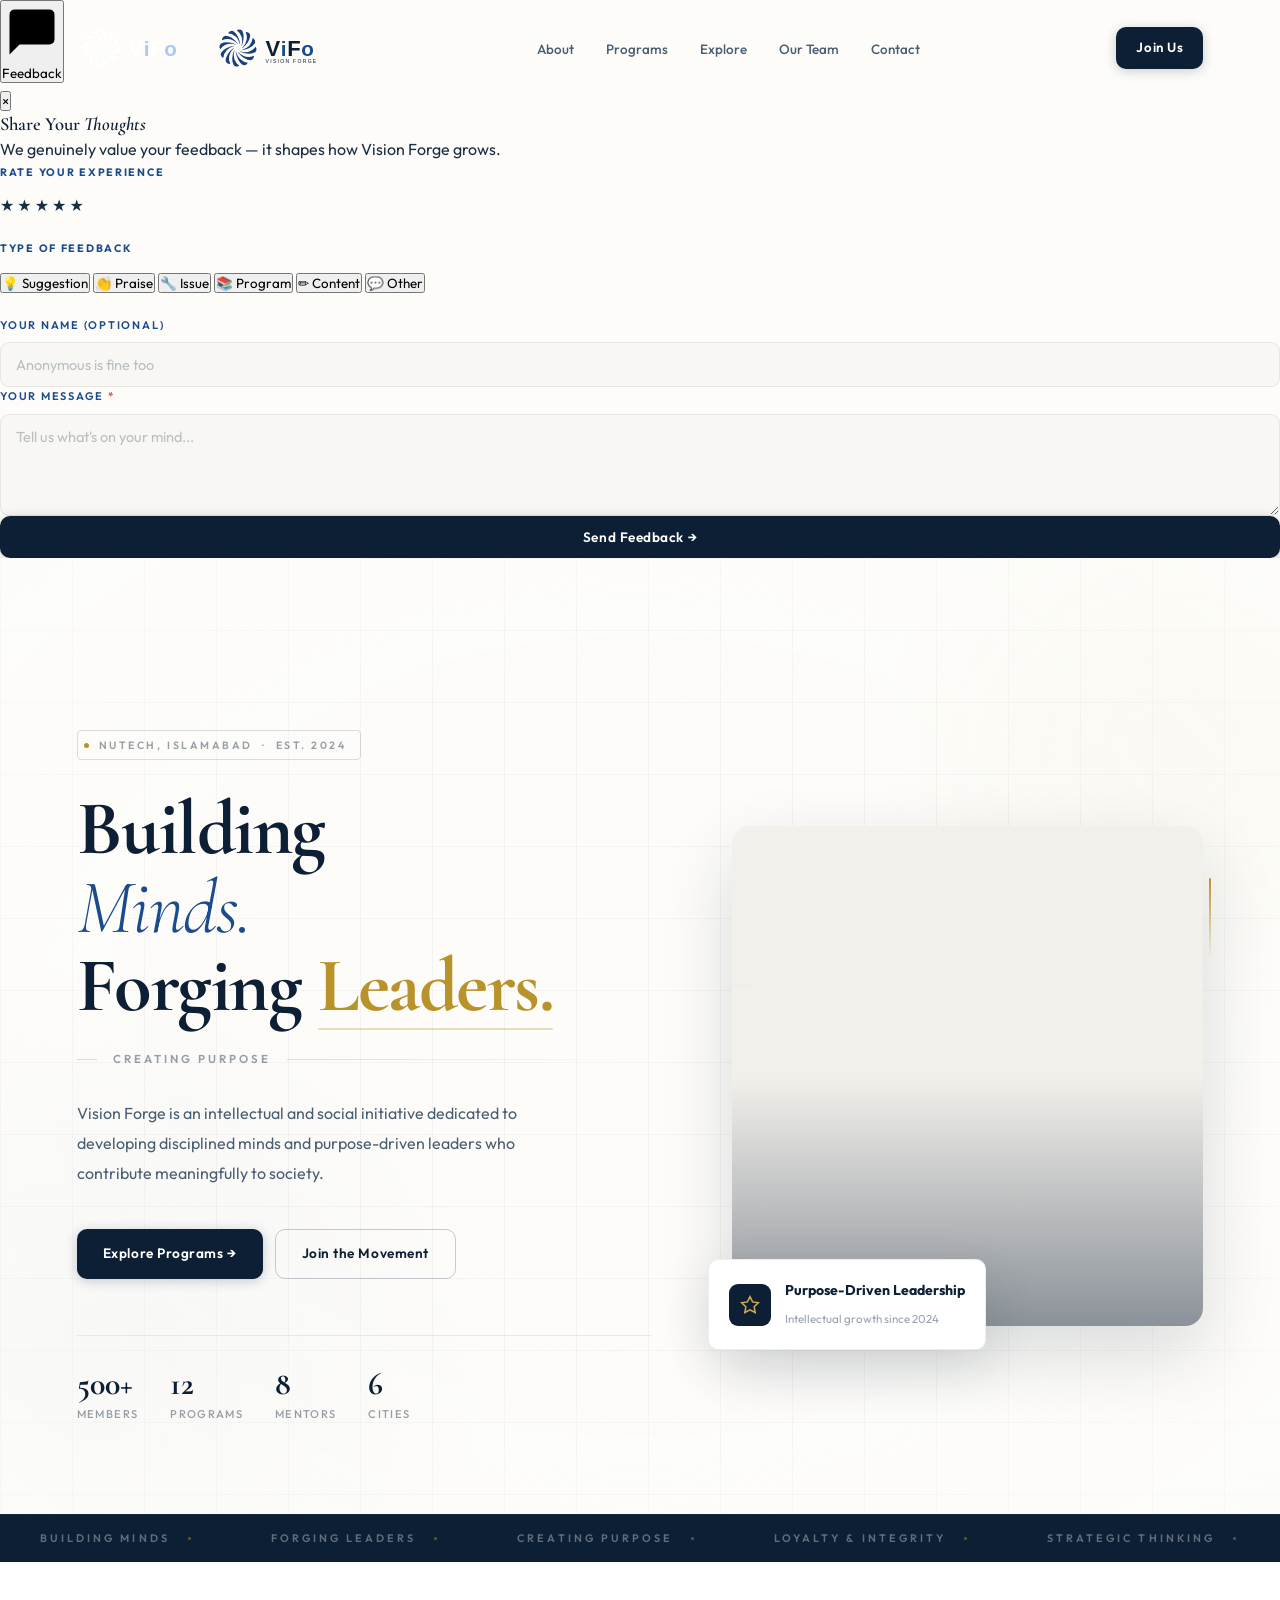
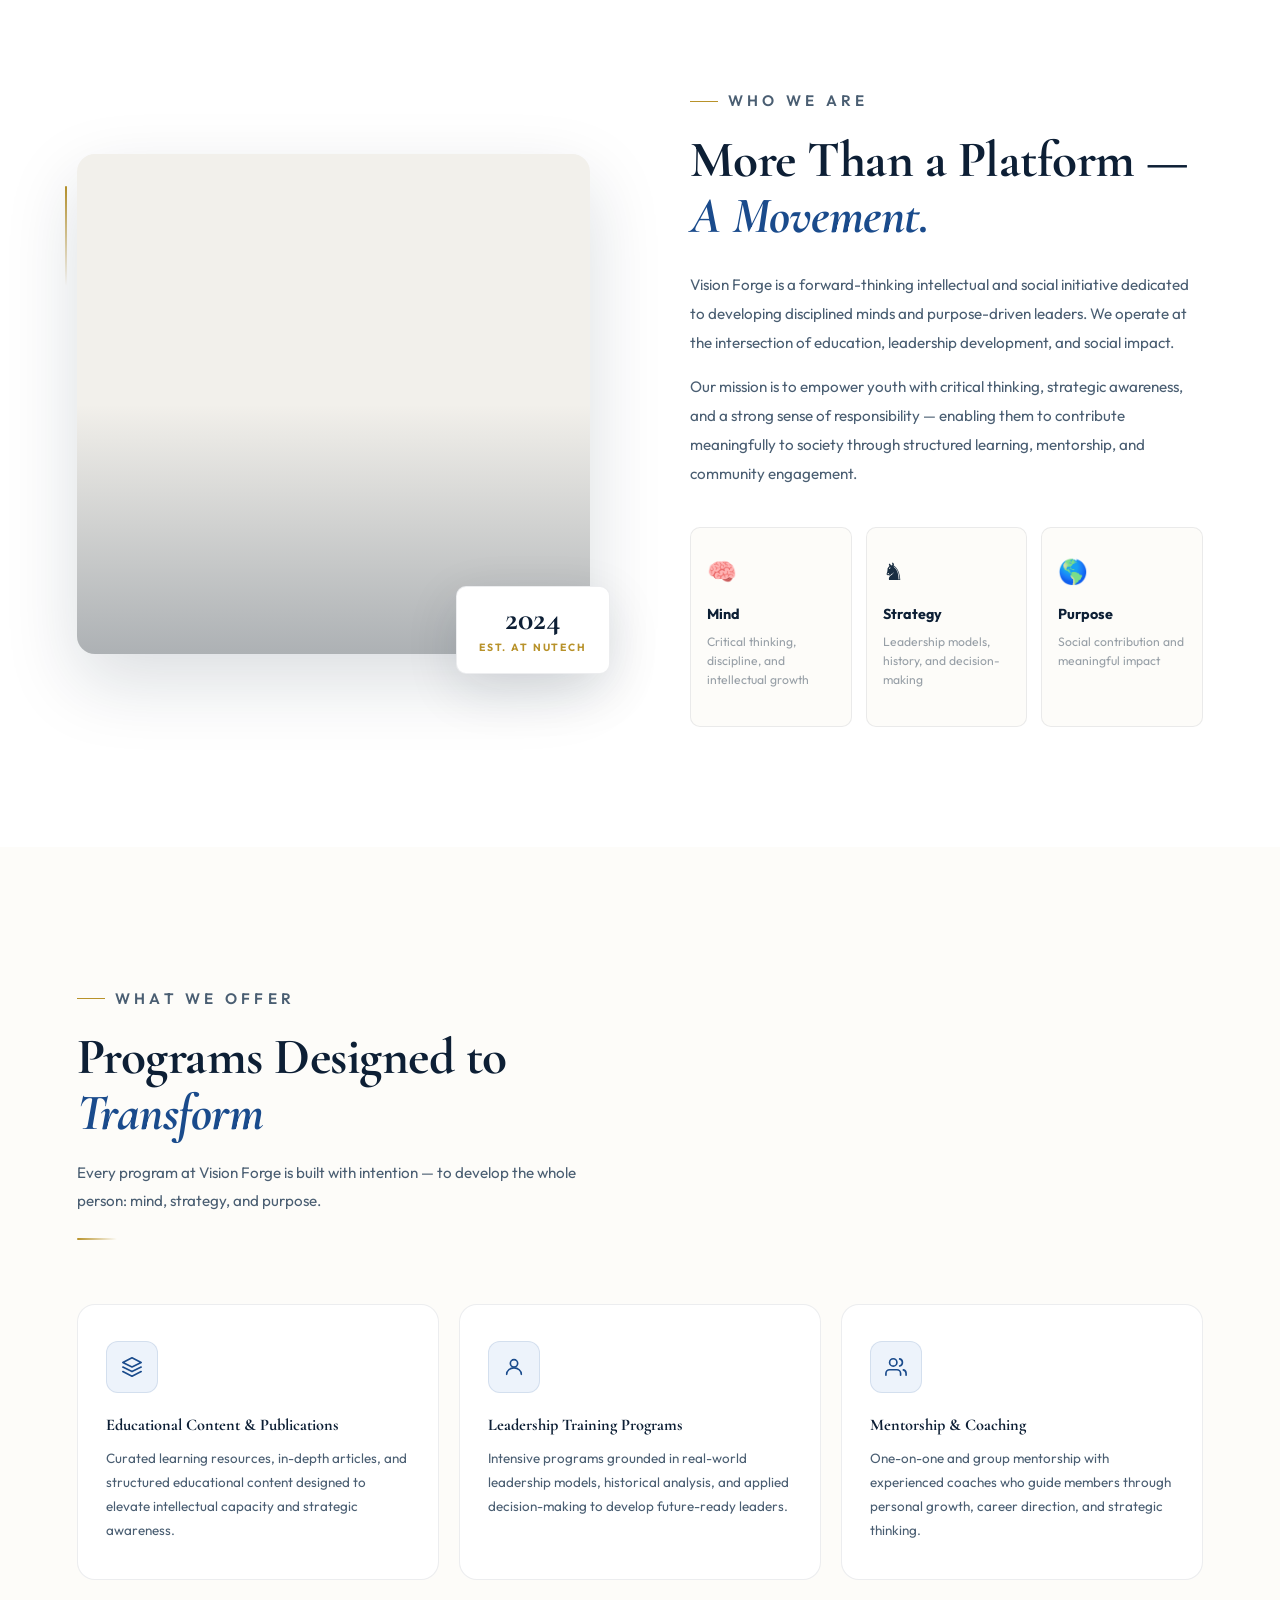
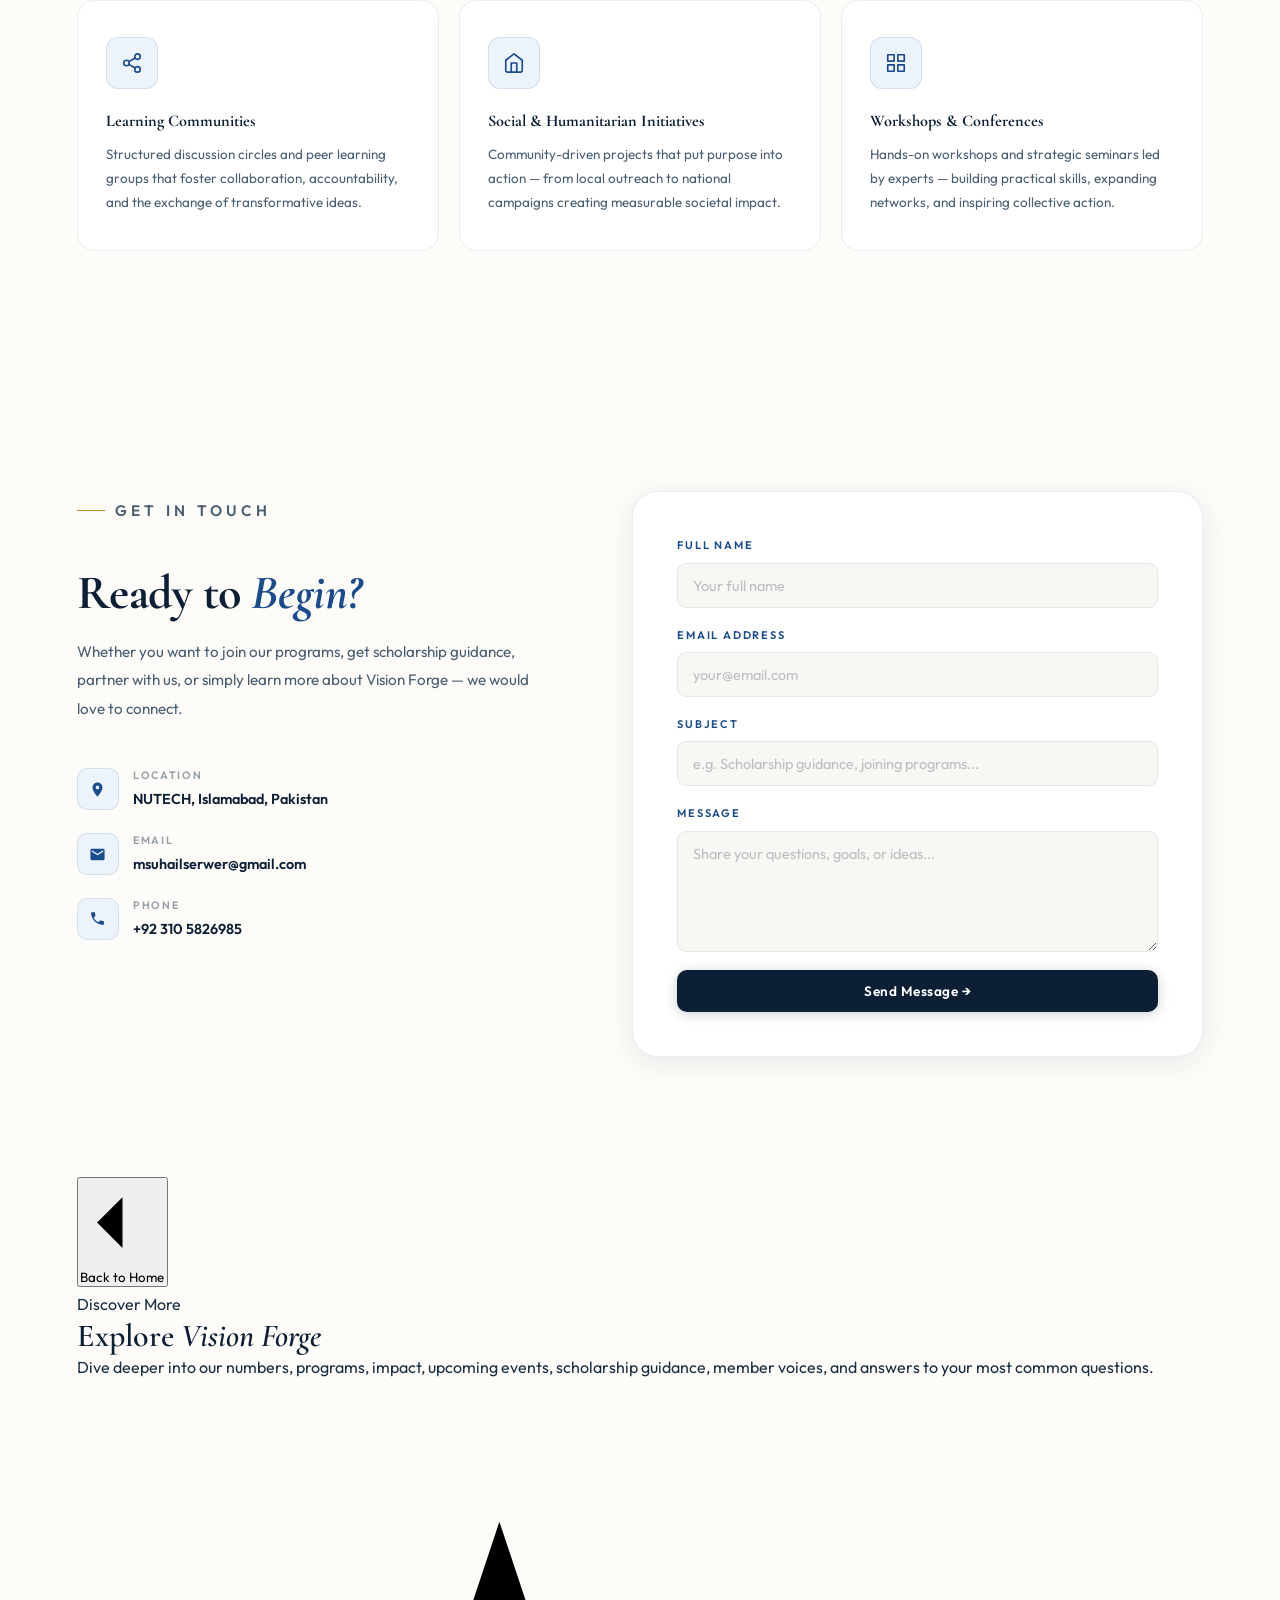
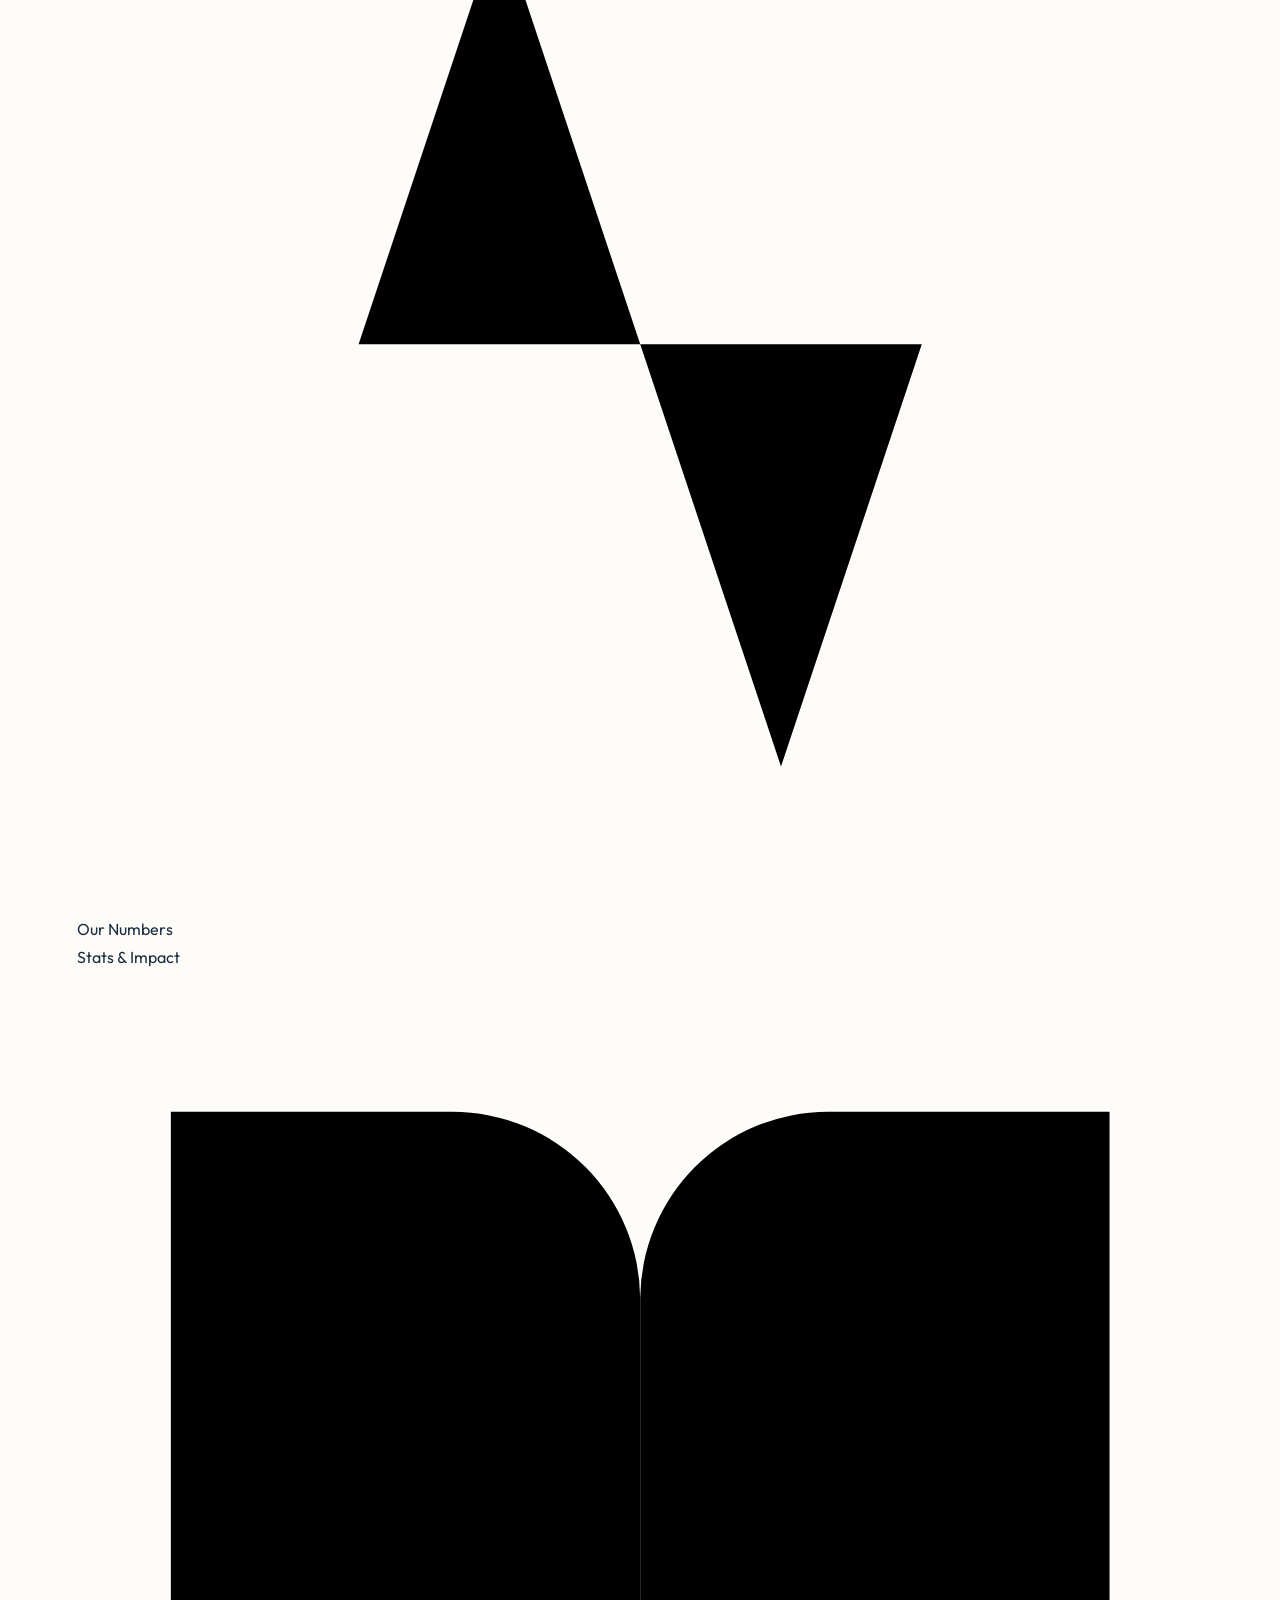
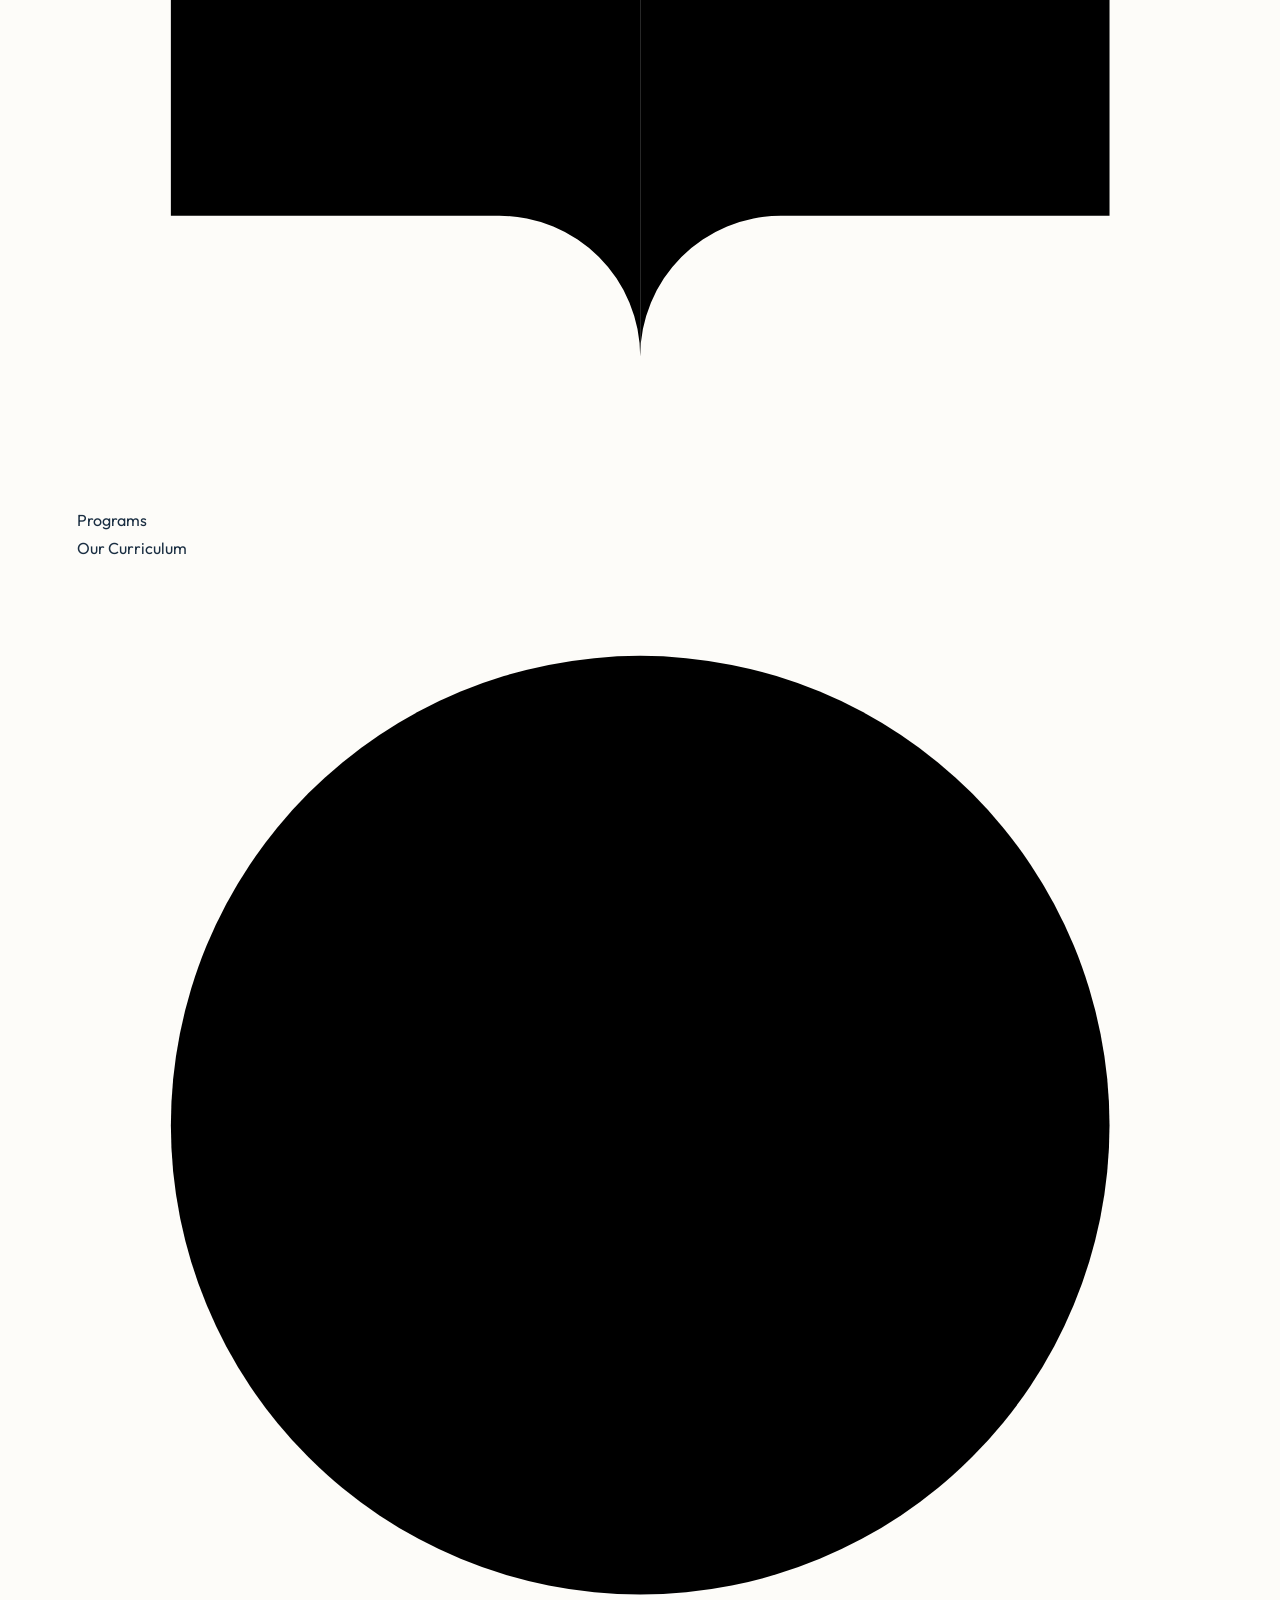
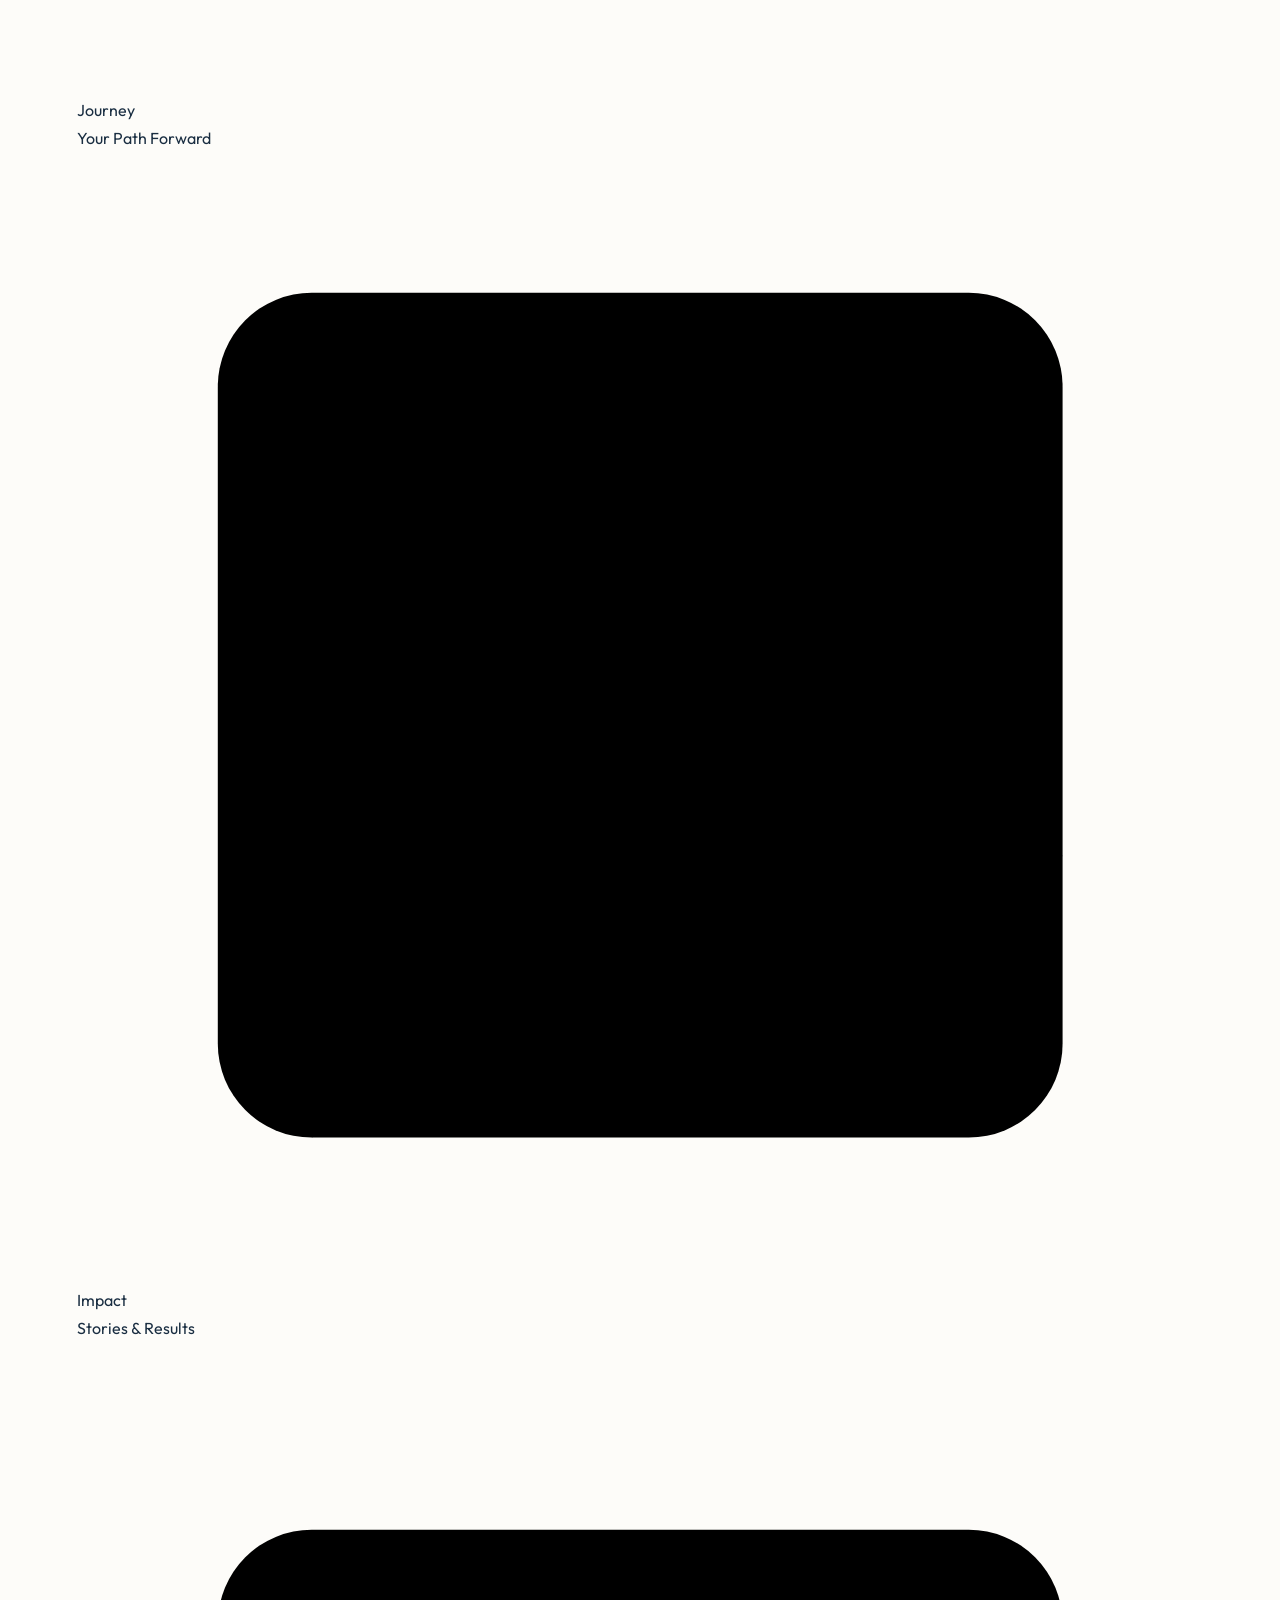
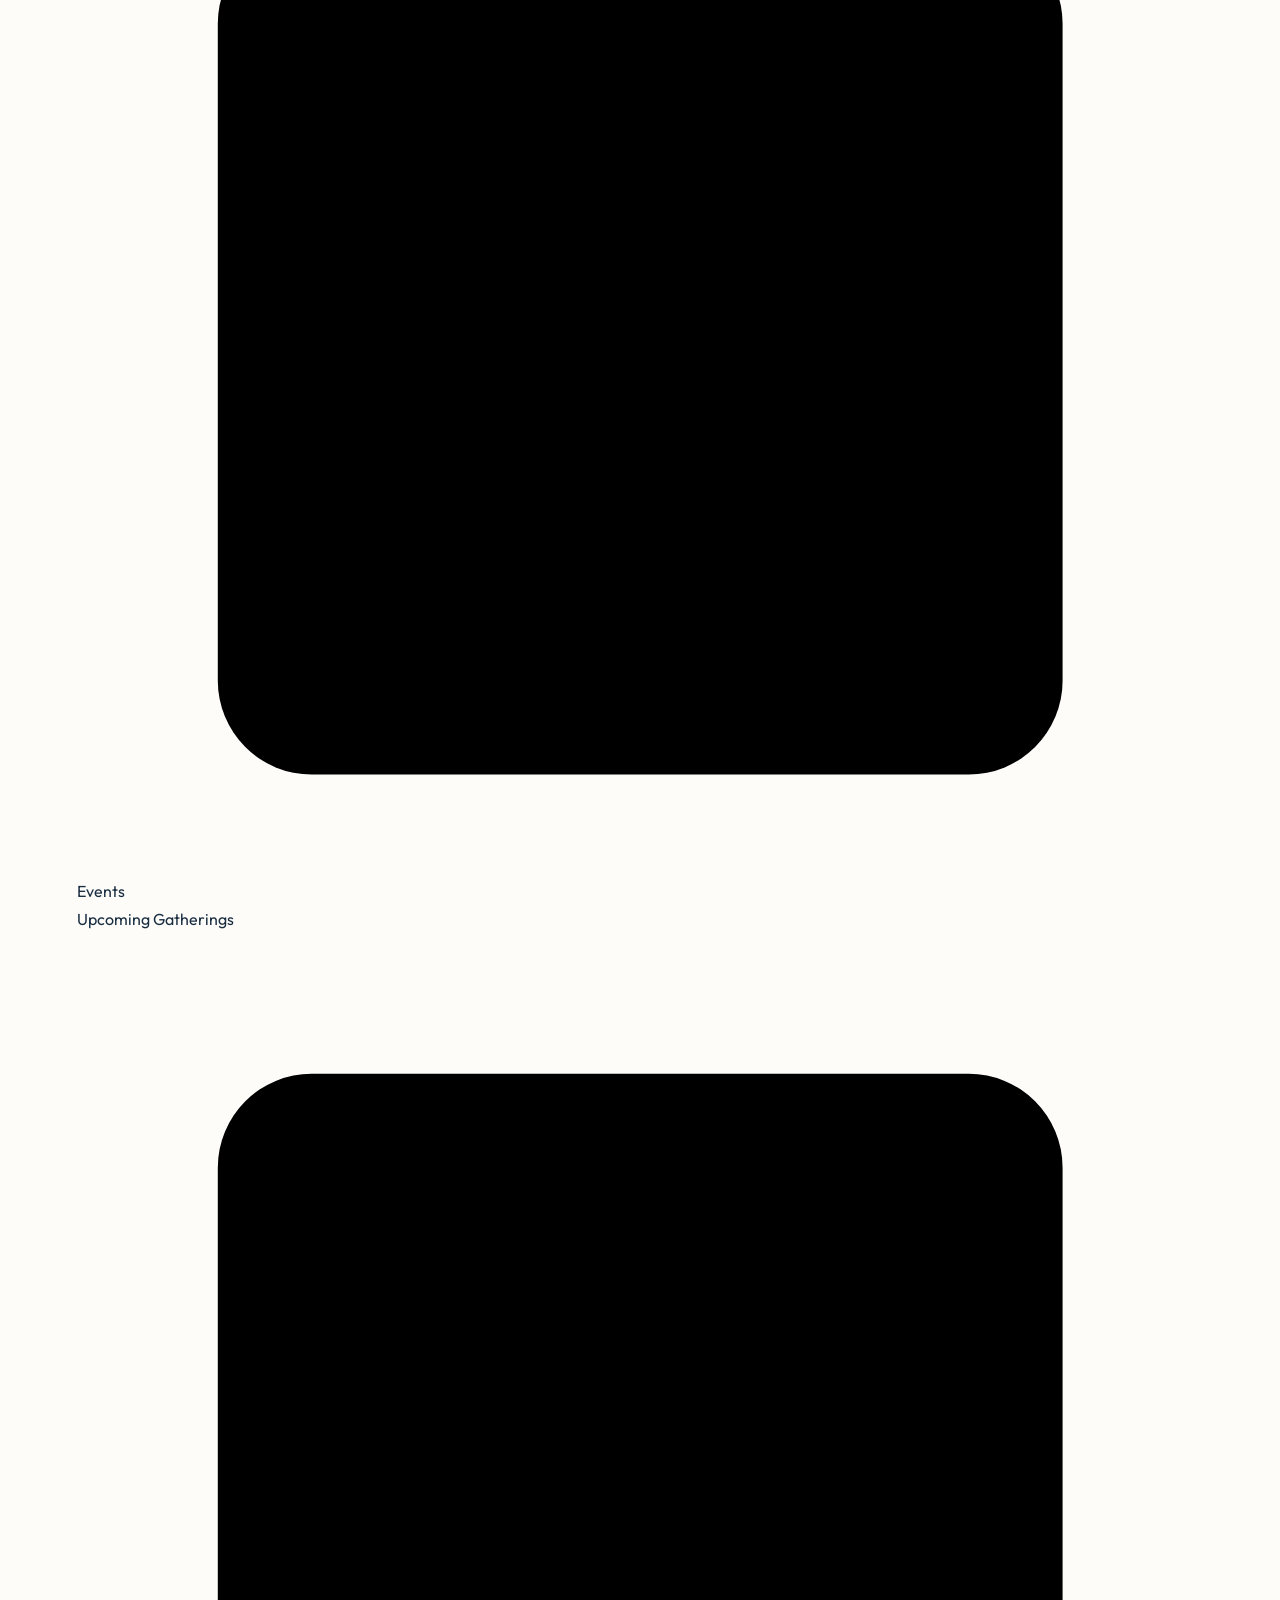
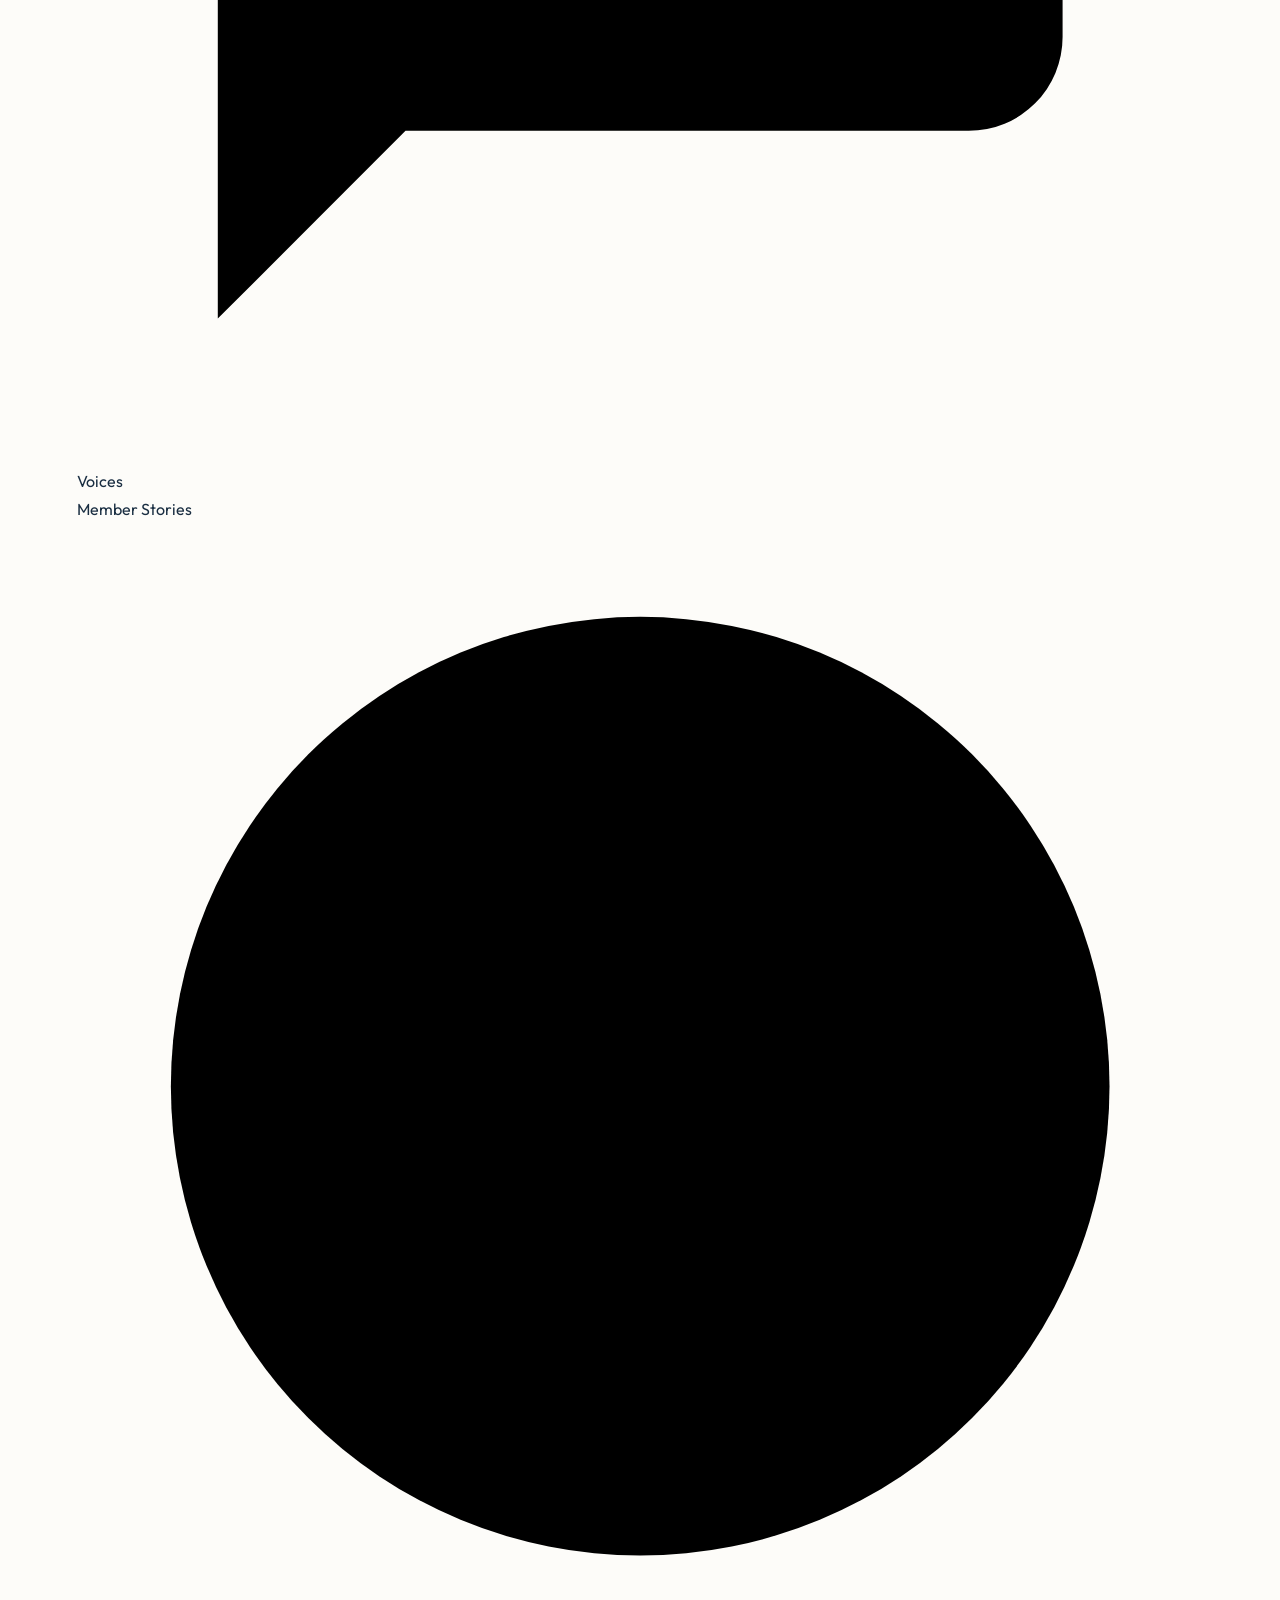
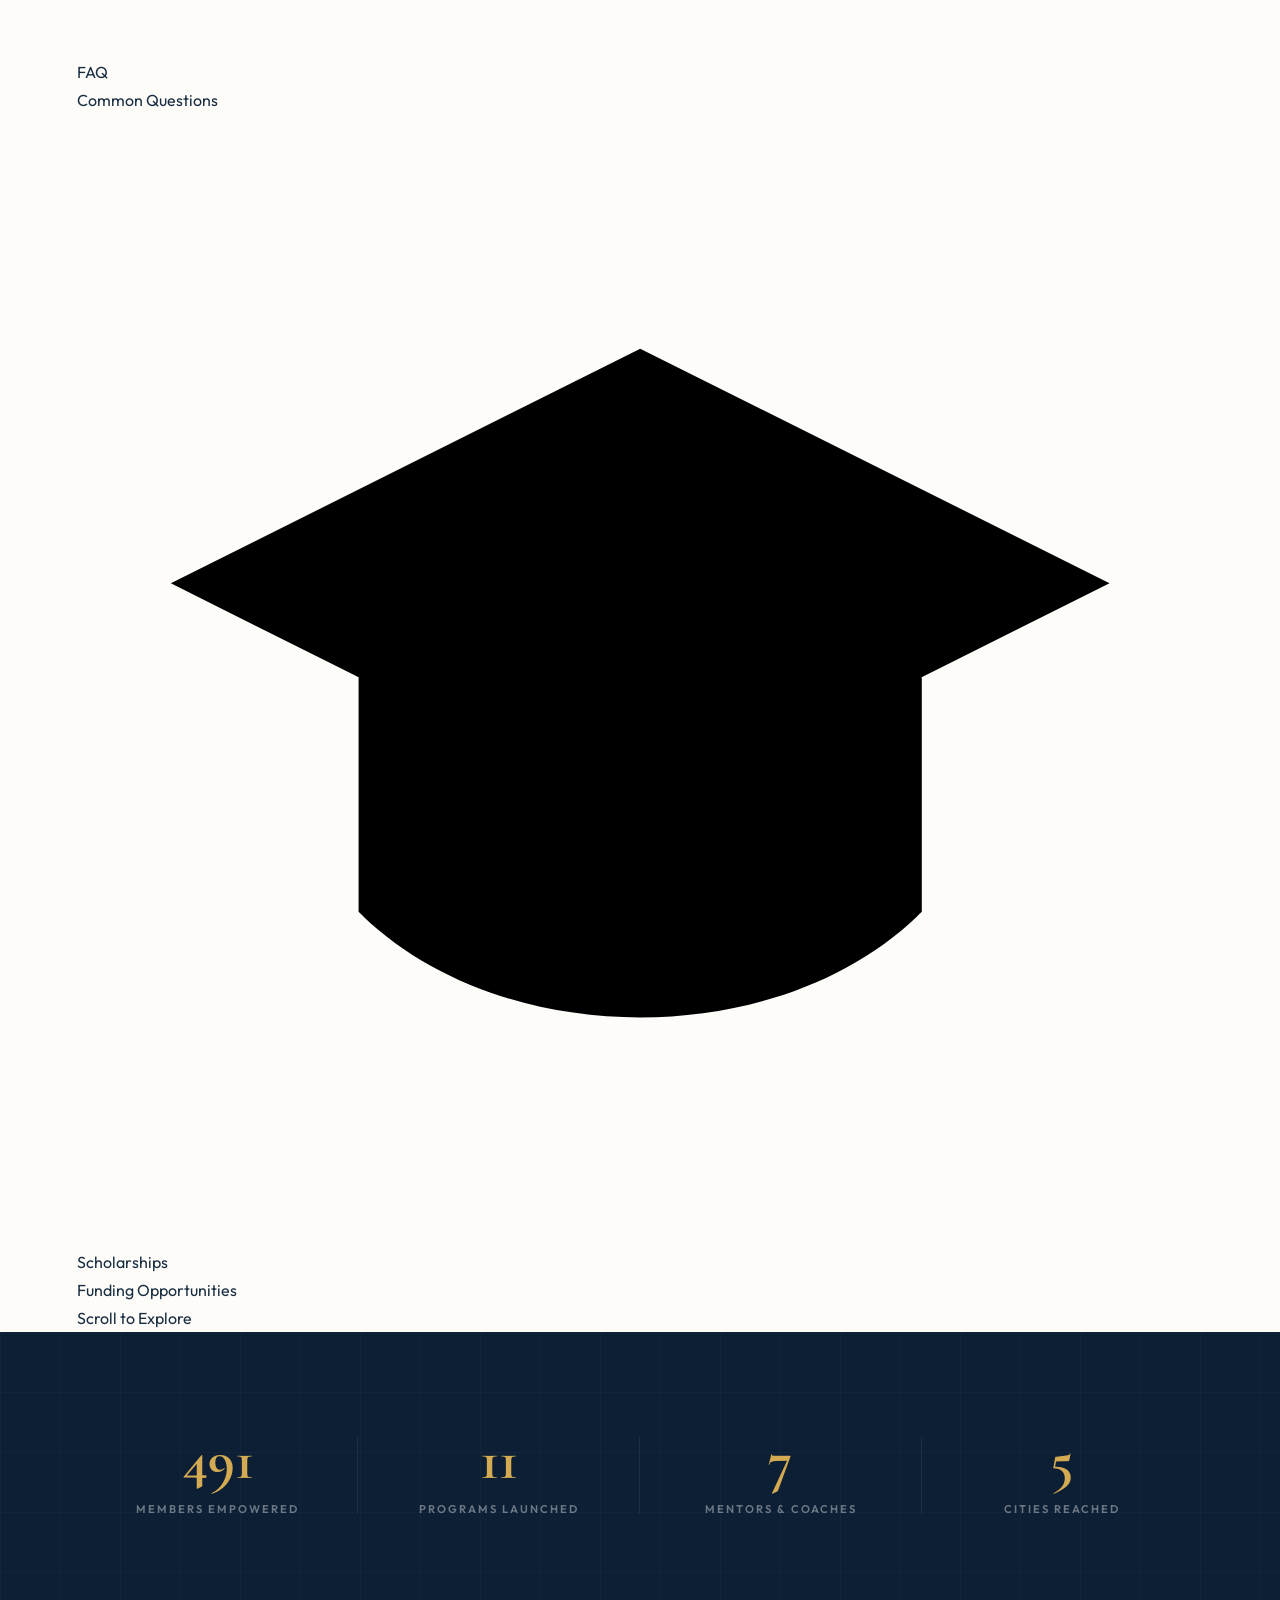
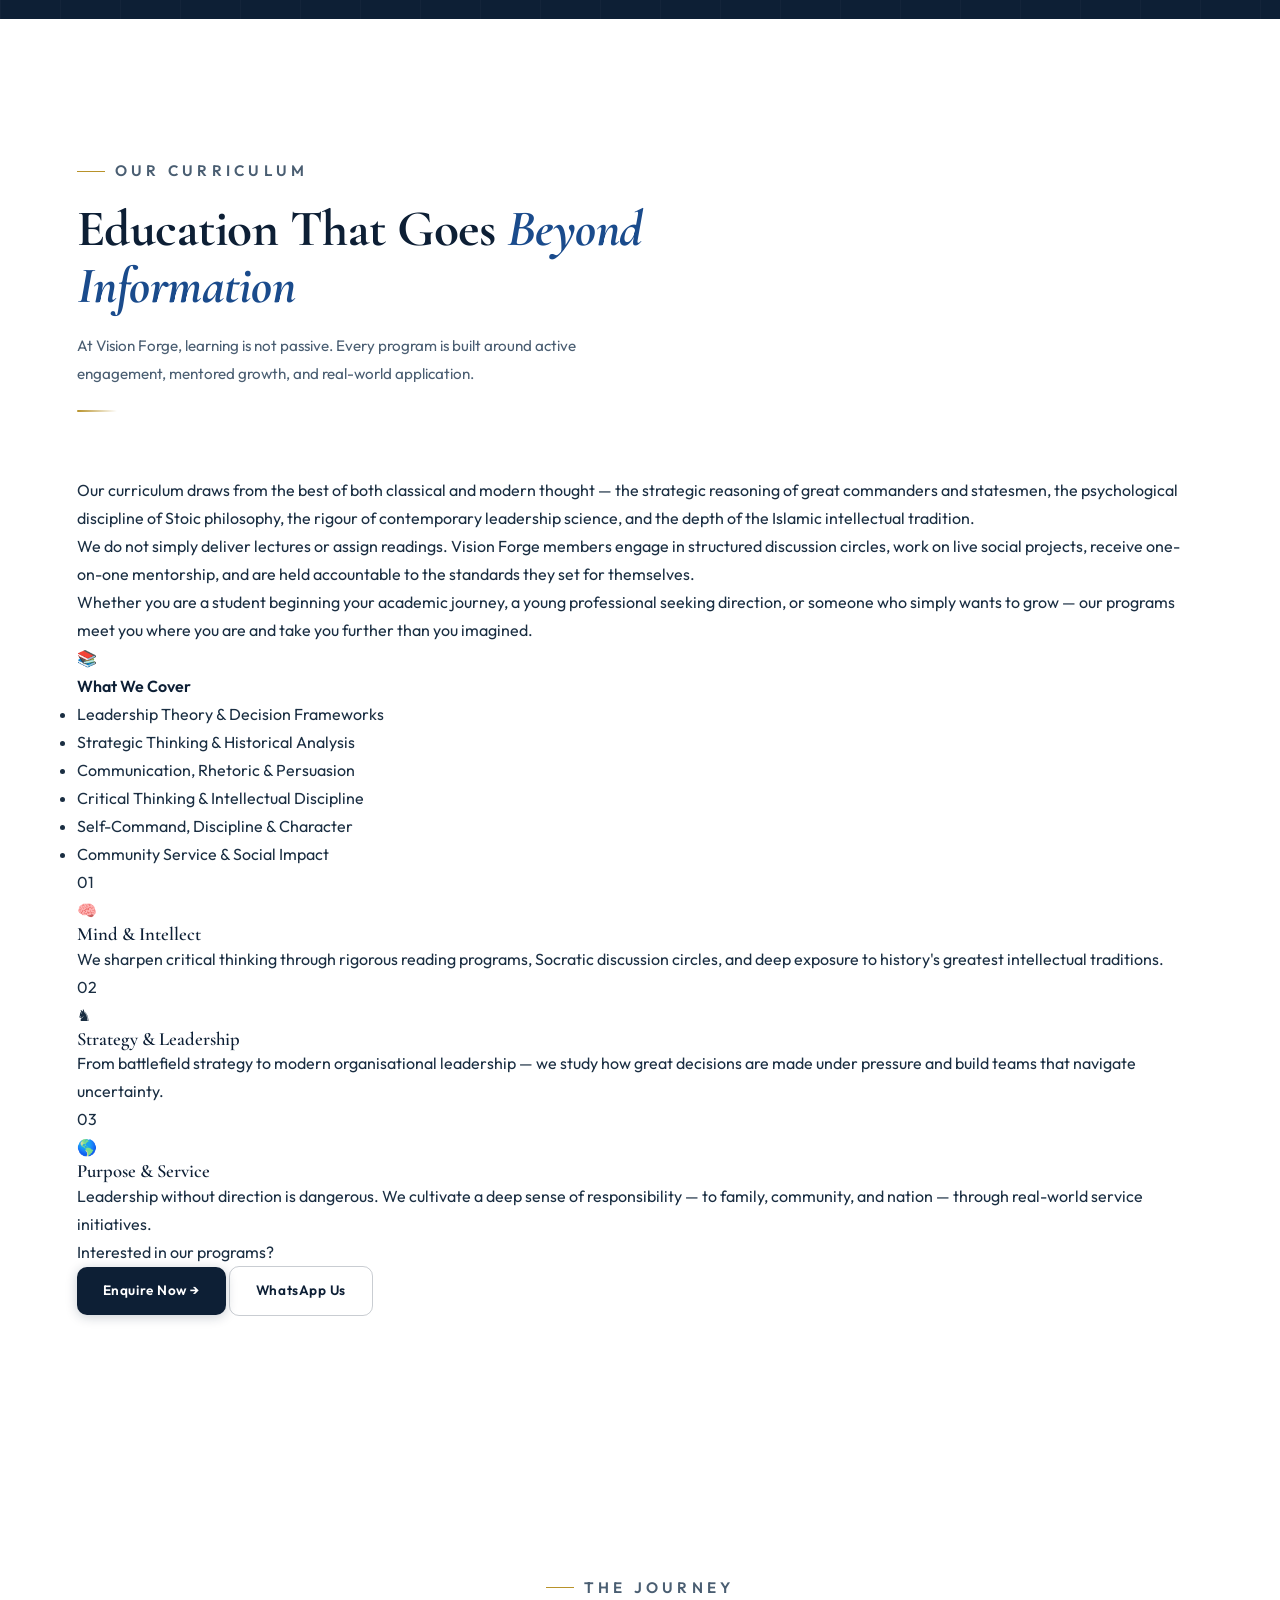
==== commit d1e478ec: "Change greeting from 'Hello' to 'Goodbye'" ====
--- a/index.html
+++ b/index.html
@@ -9,1060 +9,8 @@
   <link rel="preconnect" href="https://fonts.googleapis.com"/>
   <link rel="preconnect" href="https://fonts.gstatic.com" crossorigin/>
   <link href="https://fonts.googleapis.com/css2?family=Cormorant+Garamond:ital,wght@0,300;0,400;0,600;0,700;1,300;1,400;1,600;1,700&family=Outfit:wght@300;400;500;600;700&family=Dancing+Script:wght@500;600;700&display=swap" rel="stylesheet"/>
-  <style>
-/* ═══════════════════════════════════════════════════════════
-   VISION FORGE — Premium Theme
-   Palette: Ivory #fdfcf9 · Deep Navy #0d1f35 · Ink #1a4b8c · Gold #b8922a
-   ═══════════════════════════════════════════════════════════ */
-:root {
-  color-scheme: light;
-  --navy:        #0d1f35;
-  --navy-mid:    #1a3254;
-  --ink:         #1a4b8c;
-  --ink-light:   #2e6bbf;
-  --ink-pale:    #edf3fb;
-  --ink-pale2:   #dce9f7;
-  --gold:        #b8922a;
-  --gold-light:  #d4ab52;
-  --gold-pale:   #faf5ea;
-  --gold-glow:   rgba(184,146,42,0.18);
-  --ivory:       #fdfcf9;
-  --white:       #ffffff;
-  --off-white:   #f8f7f4;
-  --off-white2:  #f2f0eb;
-  --border:      rgba(13,31,53,0.08);
-  --border-mid:  rgba(13,31,53,0.14);
-  --border-strong: rgba(13,31,53,0.22);
-  --text:        #1a2e42;
-  --text-mid:    #4a5e72;
-  --text-light:  rgba(26,46,66,0.45);
-  --radius:      10px;
-  --radius-lg:   18px;
-  --radius-xl:   26px;
-  --ease:        cubic-bezier(0.22, 1, 0.36, 1);
-  --font-serif:  'Cormorant Garamond', Georgia, serif;
-  --font-body:   'Outfit', system-ui, sans-serif;
-  --shadow-xs:   0 1px 3px rgba(13,31,53,0.04);
-  --shadow-sm:   0 2px 10px rgba(13,31,53,0.07);
-  --shadow-md:   0 6px 28px rgba(13,31,53,0.10);
-  --shadow-lg:   0 16px 52px rgba(13,31,53,0.14);
-  --shadow-xl:   0 28px 72px rgba(13,31,53,0.17);
-  --gold-shadow: 0 8px 32px rgba(184,146,42,0.22);
-  --nav-h:       72px;
-}
-
-*, *::before, *::after { box-sizing: border-box; margin: 0; padding: 0; }
-html { scroll-behavior: smooth; font-size: 16px; }
-body {
-  background: var(--ivory);
-  color: var(--text);
-  font-family: var(--font-body);
-  line-height: 1.75;
-  overflow-x: hidden;
-  -webkit-font-smoothing: antialiased;
-  -webkit-text-size-adjust: 100%;
-  text-size-adjust: 100%;
-}
-a { text-decoration: none; color: inherit; }
-img { display: block; max-width: 100%; }
-
-::-webkit-scrollbar { width: 4px; }
-::-webkit-scrollbar-track { background: var(--off-white); }
-::-webkit-scrollbar-thumb { background: var(--ink); border-radius: 2px; }
-
-.container { width: 88%; max-width: 1140px; margin: 0 auto; }
-h1,h2,h3 { font-family: var(--font-serif); font-weight: 600; line-height: 1.1; color: var(--navy); }
-h4,h5,h6 { font-family: var(--font-body); font-weight: 600; color: var(--navy); }
-
-.eyebrow {
-  display: inline-flex; align-items: center; gap: 10px;
-  font-family: var(--font-body); font-size: 0.68rem; font-weight: 600;
-  letter-spacing: 0.28em; text-transform: uppercase; color: var(--ink);
-  margin-bottom: 16px;
-}
-.eyebrow::before { content: ''; display: block; width: 28px; height: 1px; background: var(--gold); flex-shrink: 0; }
-
-.logo-mark {
-  width: 36px; height: 36px; border-radius: 8px; flex-shrink: 0;
-  background: var(--navy); display: flex; align-items: center;
-  justify-content: center; overflow: hidden;
-}
-.logo-mark svg { width: 17px !important; height: 17px !important; min-width: 17px; fill: none; stroke: var(--gold-light); stroke-width: 1.8; stroke-linecap: round; stroke-linejoin: round; display: block; }
-
-/* ── BUTTONS ── */
-.btn {
-  display: inline-flex; align-items: center; gap: 8px;
-  padding: 13px 28px; border-radius: var(--radius);
-  font-size: 0.85rem; font-weight: 600; letter-spacing: 0.05em;
-  border: none; cursor: pointer; position: relative; overflow: hidden;
-  transition: all 0.35s var(--ease); white-space: nowrap;
-  min-height: 48px;
-  -webkit-tap-highlight-color: transparent;
-  touch-action: manipulation;
-  font-family: var(--font-body);
-}
-.btn:active { transform: scale(0.97) !important; }
-.btn-primary {
-  background: linear-gradient(135deg, var(--navy) 0%, #1a3254 100%);
-  color: #fff; box-shadow: 0 4px 16px rgba(13,31,53,0.28);
-  border: 1px solid rgba(255,255,255,0.07);
-}
-.btn-primary:hover { background: linear-gradient(135deg, var(--ink) 0%, #1a4b8c 100%); transform: translateY(-2px); box-shadow: 0 8px 24px rgba(26,75,140,0.35); }
-.btn-outline {
-  background: transparent; color: var(--navy);
-  border: 1.5px solid var(--border-strong);
-}
-.btn-outline:hover { background: var(--navy); color: #fff; transform: translateY(-2px); border-color: var(--navy); box-shadow: 0 8px 24px rgba(13,31,53,0.2); }
-.btn-gold {
-  background: linear-gradient(135deg, #c9a030 0%, var(--gold) 50%, #a07820 100%);
-  color: #fff; font-weight: 700;
-  box-shadow: 0 4px 16px rgba(184,146,42,0.35);
-  border: 1px solid rgba(255,255,255,0.1);
-}
-.btn-gold:hover { transform: translateY(-2px); box-shadow: 0 8px 28px rgba(184,146,42,0.45); }
-.btn-glass {
-  background: rgba(255,255,255,0.08); color: rgba(255,255,255,0.85);
-  border: 1px solid rgba(255,255,255,0.18); backdrop-filter: blur(10px);
-}
-.btn-glass:hover { background: rgba(255,255,255,0.15); color: #fff; transform: translateY(-2px); }
-
-.section-head { margin-bottom: 64px; }
-.section-head h2 { font-size: clamp(2.2rem, 4vw, 3.4rem); font-weight: 700; color: var(--navy); line-height: 1.08; max-width: 580px; letter-spacing: -0.01em; }
-.section-head h2 em { font-style: italic; color: var(--ink); font-weight: 300; }
-.section-head p { color: var(--text-mid); max-width: 520px; margin-top: 18px; font-size: 0.95rem; }
-.section-head.centered { text-align: center; display: flex; flex-direction: column; align-items: center; }
-.section-head.centered h2 { max-width: 560px; margin: 0 auto; }
-.section-head.centered p { margin: 18px auto 0; }
-.section-head::after { content: ''; display: block; width: 40px; height: 2px; background: linear-gradient(90deg, var(--gold), transparent); margin-top: 22px; border-radius: 1px; }
-.section-head.centered::after { margin: 22px auto 0; background: linear-gradient(90deg, transparent, var(--gold), transparent); }
-
-.reveal { opacity: 0; transform: translateY(28px); transition: opacity 0.85s var(--ease), transform 0.85s var(--ease); }
-.reveal.visible { opacity: 1; transform: translateY(0); }
-.reveal-delay-1 { transition-delay: 0.10s; }
-.reveal-delay-2 { transition-delay: 0.18s; }
-.reveal-delay-3 { transition-delay: 0.26s; }
-.reveal-delay-4 { transition-delay: 0.34s; }
-.reveal-delay-5 { transition-delay: 0.42s; }
-.hero-stagger { opacity: 0; transform: translateY(20px); transition: opacity 0.9s var(--ease), transform 0.9s var(--ease); }
-.hero-stagger.visible { opacity: 1; transform: translateY(0); }
-
-/* ══════════════════════════════════════
-   NAVBAR
-══════════════════════════════════════ */
-.navbar {
-  position: fixed; top: 0; left: 0; right: 0; z-index: 999;
-  height: var(--nav-h);
-  display: flex; align-items: center;
-  transition: background 0.4s var(--ease), box-shadow 0.4s var(--ease);
-}
-.navbar.scrolled {
-  background: rgba(253,252,249,0.97);
-  backdrop-filter: blur(20px); -webkit-backdrop-filter: blur(20px);
-  border-bottom: 1px solid var(--border);
-  box-shadow: var(--shadow-sm);
-}
-.nav-inner {
-  display: flex; align-items: center;
-  justify-content: space-between;
-  gap: 16px; width: 100%;
-}
-.nav-logo {
-  display: flex; align-items: center; gap: 0;
-  transition: opacity 0.2s;
-  flex-shrink: 0; min-width: 0; text-decoration: none;
-  -webkit-tap-highlight-color: transparent;
-}
-.nav-logo:hover { opacity: 0.78; }
-.nav-logo img { height: 48px; width: auto; display: block; flex-shrink: 0; }
-
-.nav-links { display: flex; align-items: center; gap: 28px; list-style: none; flex-shrink: 0; }
-.nav-links a {
-  font-size: 0.84rem; font-weight: 500; color: var(--text-mid);
-  position: relative; padding-bottom: 2px; transition: color 0.22s;
-  white-space: nowrap;
-}
-.nav-links a::after {
-  content: ''; position: absolute; bottom: 0; left: 0; width: 0;
-  height: 1.5px; background: var(--gold); transition: width 0.3s var(--ease);
-}
-.nav-links a:hover { color: var(--navy); }
-.nav-links a:hover::after { width: 100%; }
-.nav-cta { padding: 10px 22px; font-size: 0.83rem; flex-shrink: 0; }
-
-/* ── HAMBURGER ── */
-.nav-hamburger {
-  display: none;
-  flex-direction: column;
-  justify-content: center;
-  align-items: center;
-  background: transparent;
-  border: none;
-  cursor: pointer;
-  padding: 0;
-  width: 44px; height: 44px;
-  flex-shrink: 0;
-  position: relative;
-  -webkit-tap-highlight-color: transparent;
-  touch-action: manipulation;
-  outline: none;
-  border-radius: 8px;
-  transition: background 0.2s;
-}
-.nav-hamburger:hover { background: var(--off-white2); }
-.nav-hamburger .bar {
-  display: block;
-  width: 22px; height: 2px;
-  background: var(--navy);
-  border-radius: 2px;
-  position: absolute;
-  left: 50%;
-  transform: translateX(-50%);
-  transition: transform 0.38s var(--ease), opacity 0.28s ease, top 0.38s var(--ease);
-}
-.nav-hamburger .bar:nth-child(1) { top: 14px; }
-.nav-hamburger .bar:nth-child(2) { top: 21px; }
-.nav-hamburger .bar:nth-child(3) { top: 28px; }
-.nav-hamburger.is-open .bar:nth-child(1) { top: 21px; transform: translateX(-50%) rotate(45deg); }
-.nav-hamburger.is-open .bar:nth-child(2) { opacity: 0; transform: translateX(-20px); }
-.nav-hamburger.is-open .bar:nth-child(3) { top: 21px; transform: translateX(-50%) rotate(-45deg); }
-
-/* ══════════════════════════════════════
-   MOBILE MENU
-   — justify-content: flex-start (fixes huge gap)
-   — overflow-y: auto (scrollable content)
-   — iOS scroll-lock compatible
-══════════════════════════════════════ */
-.mobile-menu {
-  position: fixed;
-  inset: 0;
-  z-index: 1000;
-  background: var(--ivory);
-  display: flex;
-  flex-direction: column;
-  align-items: center;
-  justify-content: flex-start;   /* FIX: was center → caused huge top gap */
-  gap: 0;
-  padding: 92px 32px 48px;
-  overflow-y: auto;
-  -webkit-overflow-scrolling: touch;
-  scrollbar-width: none;
-  -ms-overflow-style: none;
-  opacity: 0;
-  pointer-events: none;
-  transform: translateY(-8px);
-  transition: opacity 0.38s var(--ease), transform 0.38s var(--ease);
-}
-.mobile-menu::-webkit-scrollbar { display: none; }
-.mobile-menu.is-open { opacity: 1; pointer-events: auto; transform: translateY(0); }
-
-.mobile-menu-close {
-  position: absolute; top: 16px; right: 16px;
-  width: 44px; height: 44px; border-radius: 50%;
-  background: var(--off-white2); border: 1.5px solid var(--border-mid);
-  cursor: pointer; display: flex; align-items: center; justify-content: center;
-  transition: background 0.25s, border-color 0.25s;
-  -webkit-tap-highlight-color: transparent;
-  touch-action: manipulation;
-  font-size: 1.3rem; color: var(--navy); line-height: 1;
-  font-family: var(--font-body);
-}
-.mobile-menu-close:hover { background: var(--navy); color: #fff; border-color: var(--navy); }
-
-.mobile-menu-link {
-  width: 100%;
-  font-family: var(--font-serif);
-  font-size: clamp(1.5rem, 7vw, 1.9rem);
-  font-weight: 600;
-  color: var(--navy);
-  min-height: 52px;
-  display: flex; align-items: center; justify-content: center;
-  text-align: center;
-  padding: 8px 0;
-  transition: color 0.22s;
-  text-decoration: none;
-  letter-spacing: -0.01em;
-  -webkit-tap-highlight-color: transparent;
-  touch-action: manipulation;
-}
-.mobile-menu-link:hover { color: var(--ink); }
-.mobile-menu-divider { width: 48px; height: 1px; background: var(--border); margin: 4px auto; }
-.mobile-menu-cta { margin-top: 32px; width: 100%; max-width: 280px; justify-content: center; align-self: center; }
-
-@media (max-width: 860px) {
-  .nav-links, .nav-cta { display: none !important; }
-  .nav-hamburger { display: flex; }
-}
-
-/* ══════════════════════════════════════
-   HERO
-══════════════════════════════════════ */
-.hero {
-  min-height: 100vh;
-  display: flex; align-items: center;
-  position: relative; overflow: hidden;
-  background: var(--ivory);
-  padding-top: var(--nav-h);
-}
-.hero::before {
-  content: ''; position: absolute; inset: 0; pointer-events: none;
-  background-image: linear-gradient(var(--border) 1px, transparent 1px),
-    linear-gradient(90deg, var(--border) 1px, transparent 1px);
-  background-size: 72px 72px; opacity: 0.45; z-index: 0;
-}
-.hero::after {
-  content: ''; position: absolute; inset: 0; pointer-events: none;
-  background: radial-gradient(ellipse 80% 80% at 50% 50%, transparent 40%, rgba(253,252,249,0.8) 100%),
-    radial-gradient(ellipse 40% 50% at 92% 20%, rgba(184,146,42,0.05) 0%, transparent 60%),
-    radial-gradient(ellipse 50% 60% at 8% 80%, rgba(26,75,140,0.04) 0%, transparent 65%);
-  z-index: 0;
-}
-.hero-inner {
-  position: relative; z-index: 1;
-  display: grid; grid-template-columns: 1.1fr 0.9fr;
-  gap: 80px; align-items: center;
-  padding: 70px 0 90px;
-  min-width: 0;
-}
-.hero-left { min-width: 0; }
-.hero-right { position: relative; min-width: 0; }
-
-.hero-badge {
-  display: inline-flex; align-items: center; gap: 10px;
-  padding: 5px 14px 5px 6px; border-radius: 4px;
-  background: transparent; border: 1px solid var(--border-mid);
-  font-size: 0.66rem; font-weight: 600; letter-spacing: 0.24em;
-  text-transform: uppercase; color: var(--text-light); margin-bottom: 30px;
-}
-.hero-badge-dot { width: 5px; height: 5px; border-radius: 50%; background: var(--gold); }
-.hero-title {
-  font-size: clamp(3rem, 6vw, 5.5rem);
-  font-weight: 700; line-height: 1.02;
-  letter-spacing: -0.02em; color: var(--navy);
-}
-.hero-title em { font-style: italic; color: var(--ink); font-weight: 300; }
-.hero-title .gold-word { color: var(--gold); position: relative; }
-.hero-title .gold-word::after {
-  content: ''; position: absolute; bottom: 2px; left: 0; right: 0;
-  height: 2px; background: var(--gold); opacity: 0.3; border-radius: 1px;
-}
-.hero-tagline {
-  display: flex; align-items: center; gap: 16px;
-  font-size: 0.72rem; font-weight: 600; letter-spacing: 0.26em;
-  text-transform: uppercase; color: var(--text-light); margin: 24px 0 28px;
-}
-.hero-tagline::before { content: ''; display: block; width: 20px; height: 1px; background: var(--border-mid); }
-.hero-tagline::after { content: ''; flex: 1; height: 1px; background: linear-gradient(90deg, var(--border-mid), transparent); }
-.hero-desc { font-size: 1rem; color: var(--text-mid); line-height: 1.9; max-width: 460px; margin-bottom: 40px; }
-.hero-ctas { display: flex; gap: 12px; flex-wrap: wrap; }
-.hero-stats {
-  display: flex; gap: 32px; margin-top: 56px;
-  padding-top: 32px; border-top: 1px solid var(--border);
-  flex-wrap: wrap;
-}
-.h-stat { flex: 0 0 auto; }
-.h-stat-num { font-family: var(--font-serif); font-size: 2rem; font-weight: 700; color: var(--navy); line-height: 1; }
-.h-stat-lbl { font-size: 0.7rem; font-weight: 500; letter-spacing: 0.12em; text-transform: uppercase; color: var(--text-light); margin-top: 5px; }
-
-/* ── Hero Image Stack ── */
-.hero-img-stack { position: relative; }
-.hero-img-main {
-  width: 100%; border-radius: var(--radius-lg); overflow: hidden;
-  box-shadow: var(--shadow-xl); position: relative; height: 500px;
-  background: var(--off-white2);
-}
-.hero-img-main::before {
-  content: ''; position: absolute; inset: 0; z-index: 2;
-  background: linear-gradient(to bottom, transparent 50%, rgba(13,31,53,0.45));
-}
-.hero-slideshow-inner {
-  position: relative; width: 100%; height: 100%;
-}
-.hero-slide {
-  position: absolute; inset: 0;
-  width: 100%; height: 100%;
-  object-fit: cover; object-position: center;
-  opacity: 0;
-  transition: opacity 2s ease-in-out, transform 2.4s ease-in-out;
-  transform: scale(1.04);
-  filter: saturate(0.88);
-  will-change: opacity, transform;
-}
-.hero-slide.active { opacity: 1; transform: scale(1); z-index: 1; }
-.hero-slide-dots {
-  position: absolute; bottom: 16px; left: 50%;
-  transform: translateX(-50%); display: flex; gap: 8px; z-index: 5;
-}
-.hero-dot {
-  width: 36px; height: 36px; border-radius: 50%;
-  border: none; cursor: pointer; background: transparent;
-  display: flex; align-items: center; justify-content: center;
-  padding: 0; -webkit-tap-highlight-color: transparent;
-  touch-action: manipulation;
-  position: relative; z-index: 5;
-}
-.hero-dot::after {
-  content: ''; display: block; width: 6px; height: 6px;
-  border-radius: 50%; background: rgba(255,255,255,0.35);
-  transition: background 0.35s, transform 0.35s;
-}
-.hero-dot.active::after { background: var(--gold); transform: scale(1.4); }
-.hero-card-float {
-  position: absolute; bottom: -24px; left: -24px; z-index: 10;
-  background: var(--white); border-radius: var(--radius);
-  padding: 18px 20px; box-shadow: var(--shadow-lg);
-  border: 1px solid var(--border);
-  display: flex; align-items: center; gap: 14px;
-  animation: card-breathe 6s ease-in-out infinite;
-}
-@keyframes card-breathe { 0%,100%{transform:translateY(0)} 50%{transform:translateY(-7px)} }
-.hero-card-icon {
-  width: 42px; height: 42px; border-radius: 9px; flex-shrink: 0;
-  background: var(--navy); display: flex; align-items: center; justify-content: center;
-}
-.hero-card-icon svg { width: 20px !important; height: 20px !important; display: block; fill: none; stroke: var(--gold-light); stroke-width: 1.8; stroke-linecap: round; }
-.hero-card-text strong { display: block; font-size: 0.88rem; font-weight: 700; color: var(--navy); }
-.hero-card-text span { font-size: 0.72rem; color: var(--text-light); }
-.hero-accent-line {
-  position: absolute; top: 52px; right: -8px;
-  width: 2px; height: 80px;
-  background: linear-gradient(180deg, var(--gold), transparent);
-  border-radius: 2px;
-}
-
-/* ── MARQUEE ── */
-.marquee-strip { background: var(--navy); padding: 16px 0; overflow: hidden; max-width: 100vw; }
-.marquee-track { display: flex; width: max-content; animation: marquee 40s linear infinite; }
-.marquee-track:hover { animation-play-state: paused; }
-.marquee-item {
-  display: flex; align-items: center; gap: 18px; padding: 0 40px;
-  font-size: 0.68rem; font-weight: 600; letter-spacing: 0.28em;
-  text-transform: uppercase; color: rgba(255,255,255,0.32);
-  white-space: nowrap; user-select: none;
-}
-.marquee-item .dot { width: 3px; height: 3px; border-radius: 50%; background: var(--gold); opacity: 0.5; }
-@keyframes marquee { from{transform:translateX(0)} to{transform:translateX(-50%)} }
-
-/* ── ABOUT ── */
-#about { padding: 120px 0; background: var(--white); }
-.about-grid { display: grid; grid-template-columns: 1fr 1fr; gap: 100px; align-items: center; min-width: 0; }
-.about-visual { position: relative; min-width: 0; }
-.about-text { min-width: 0; }
-.about-img-frame { border-radius: var(--radius-lg); overflow: hidden; box-shadow: var(--shadow-xl); position: relative; height: 500px; background: var(--off-white2); }
-.about-img-frame img { width: 100%; height: 100%; object-fit: cover; transition: transform 1s var(--ease); filter: saturate(0.88); }
-.about-img-frame:hover img { transform: scale(1.03); }
-.about-img-frame::after { content: ''; position: absolute; inset: 0; background: linear-gradient(to bottom, transparent 50%, rgba(13,31,53,0.3)); }
-.about-badge-wrap { position: absolute; bottom: -20px; right: -20px; background: var(--white); border-radius: var(--radius); padding: 16px 22px; box-shadow: var(--shadow-lg); border: 1px solid var(--border); text-align: center; }
-.about-badge-num { font-family: var(--font-serif); font-size: 2rem; font-weight: 700; color: var(--navy); line-height: 1; }
-.about-badge-lbl { font-size: 0.65rem; font-weight: 700; letter-spacing: 0.18em; color: var(--gold); text-transform: uppercase; margin-top: 4px; }
-.about-decorline { position: absolute; top: 32px; left: -12px; width: 2px; height: 100px; background: linear-gradient(180deg, var(--gold) 0%, transparent 100%); border-radius: 2px; }
-.about-text h2 { font-size: clamp(2rem, 4vw, 3.2rem); font-weight: 700; line-height: 1.1; color: var(--navy); margin-bottom: 26px; }
-.about-text h2 em { font-style: italic; color: var(--ink); }
-.about-text p { color: var(--text-mid); line-height: 1.9; font-size: 0.95rem; margin-bottom: 16px; }
-
-.pillars { display: grid; grid-template-columns: repeat(3,1fr); gap: 14px; margin-top: 38px; }
-.pillar {
-  padding: 22px 16px 20px; border-radius: var(--radius); border: 1px solid var(--border);
-  background: var(--ivory); cursor: default; position: relative; overflow: hidden;
-  transition: border-color 0.3s, box-shadow 0.3s, transform 0.3s; text-align: center;
-}
-.pillar::after { content: ''; position: absolute; bottom: 0; left: 0; right: 0; height: 2px; background: linear-gradient(90deg, var(--ink), var(--gold)); transform: scaleX(0); transform-origin: left; transition: transform 0.4s var(--ease); }
-.pillar:hover { border-color: var(--border-mid); box-shadow: var(--shadow-sm); transform: translateY(-4px); }
-.pillar:hover::after { transform: scaleX(1); }
-.pillar-ico { font-size: 1.5rem; margin-bottom: 10px; }
-.pillar h4 { font-size: 0.9rem; font-weight: 700; color: var(--navy); margin-bottom: 6px; }
-.pillar p { font-size: 0.76rem; color: var(--text-light); line-height: 1.55; }
-
-/* ── STATS ── */
-#stats { padding: 80px 0; background: var(--navy); position: relative; overflow: hidden; }
-#stats::before { content: ''; position: absolute; inset: 0; background-image: linear-gradient(rgba(255,255,255,0.025) 1px, transparent 1px), linear-gradient(90deg, rgba(255,255,255,0.025) 1px, transparent 1px); background-size: 60px 60px; }
-.stats-grid { display: grid; grid-template-columns: repeat(4,minmax(0,1fr)); gap: 0; text-align: center; position: relative; z-index: 1; }
-.stat-item { position: relative; padding: 20px 16px; min-width: 0; }
-.stat-item::after { content: ''; position: absolute; right: 0; top: 20%; bottom: 20%; width: 1px; background: rgba(255,255,255,0.07); }
-.stat-item:last-child::after { display: none; }
-.stat-num { font-family: var(--font-serif); font-size: clamp(2.4rem,4.5vw,3.6rem); font-weight: 700; color: #fff; line-height: 1; margin-bottom: 10px; }
-.stat-num .counter { color: var(--gold-light); }
-.stat-lbl { font-size: 0.7rem; font-weight: 600; letter-spacing: 0.18em; text-transform: uppercase; color: rgba(255,255,255,0.4); }
-
-/* ── SERVICES ── */
-#services { padding: 120px 0; background: var(--ivory); }
-.services-grid { display: grid; grid-template-columns: repeat(3,minmax(0,1fr)); gap: 20px; }
-.service-card { padding: 36px 28px; border-radius: var(--radius-lg); border: 1px solid var(--border); background: var(--white); position: relative; overflow: hidden; cursor: default; transition: border-color 0.35s, box-shadow 0.35s, transform 0.35s; }
-.service-card::before { content: ''; position: absolute; top: 0; left: 0; right: 0; height: 2px; background: linear-gradient(90deg, var(--navy), var(--ink), var(--gold)); transform: scaleX(0); transform-origin: left; transition: transform 0.45s var(--ease); }
-.service-card:hover { transform: translateY(-6px); box-shadow: var(--shadow-md); border-color: var(--border-mid); }
-.service-card:hover::before { transform: scaleX(1); }
-.s-icon { width: 52px; height: 52px; border-radius: 12px; background: var(--ink-pale); border: 1px solid rgba(26,75,140,0.12); display: flex; align-items: center; justify-content: center; margin-bottom: 22px; transition: background 0.3s, transform 0.35s; }
-.service-card:hover .s-icon { background: var(--navy); transform: rotate(-5deg) scale(1.06); }
-.s-icon svg { width: 22px !important; height: 22px !important; fill: none; stroke: var(--ink); stroke-width: 1.8; stroke-linecap: round; stroke-linejoin: round; transition: stroke 0.3s; }
-.service-card:hover .s-icon svg { stroke: var(--gold-light); }
-.service-card h3 { font-size: 1.02rem; font-weight: 700; color: var(--navy); margin-bottom: 10px; line-height: 1.3; }
-.service-card p { font-size: 0.84rem; color: var(--text-mid); line-height: 1.8; }
-
-/* ── CONTACT ── */
-#contact { padding: 120px 0; background: var(--ivory); }
-.contact-grid { display: grid; grid-template-columns: 1fr 1.2fr; gap: 80px; align-items: start; }
-.contact-info h2 { font-size: clamp(2rem,4vw,3rem); font-weight: 700; color: var(--navy); margin-bottom: 18px; line-height: 1.1; }
-.contact-info h2 em { font-style: italic; color: var(--ink); }
-.contact-info p { color: var(--text-mid); line-height: 1.88; font-size: 0.95rem; margin-bottom: 42px; }
-.contact-details { display: flex; flex-direction: column; gap: 18px; }
-.c-detail { display: flex; align-items: center; gap: 14px; }
-.c-icon { width: 44px; height: 44px; border-radius: 10px; background: var(--ink-pale); border: 1px solid rgba(26,75,140,0.12); display: flex; align-items: center; justify-content: center; flex-shrink: 0; transition: all 0.28s; }
-.c-detail:hover .c-icon { background: var(--navy); }
-.c-icon svg { width: 17px; height: 17px; fill: var(--ink); transition: fill 0.28s; }
-.c-detail:hover .c-icon svg { fill: var(--gold-light); }
-.c-detail-text span { font-size: 0.67rem; font-weight: 600; letter-spacing: 0.16em; text-transform: uppercase; color: var(--text-light); display: block; }
-.c-detail-text strong { font-size: 0.9rem; color: var(--navy); font-weight: 600; }
-.contact-form-wrap { background: var(--white); border-radius: var(--radius-xl); border: 1px solid var(--border); padding: 44px; box-shadow: var(--shadow-md); }
-.contact-form { display: flex; flex-direction: column; gap: 18px; }
-.form-group { display: flex; flex-direction: column; gap: 7px; }
-.form-group label { font-size: 0.69rem; font-weight: 600; letter-spacing: 0.16em; text-transform: uppercase; color: var(--ink); }
-.form-control {
-  background: var(--off-white); border: 1.5px solid var(--border);
-  border-radius: 9px; padding: 12px 15px; color: var(--navy);
-  font-size: 16px; /* Prevent iOS zoom */ outline: none; width: 100%;
-  transition: border-color 0.25s, box-shadow 0.25s, background 0.25s;
-  font-family: var(--font-body);
-  -webkit-appearance: none; appearance: none;
-}
-.form-control::placeholder { color: rgba(26,46,66,0.28); }
-.form-control:focus { border-color: var(--ink); box-shadow: 0 0 0 3px rgba(26,75,140,0.08); background: var(--white); }
-.form-control.invalid { border-color: #c94b4b !important; }
-textarea.form-control { resize: vertical; min-height: 120px; }
-
-/* ── PAGE SYSTEM ── */
-.page-view { display: none !important; }
-.page-view.page-active { display: block !important; }
-
-/* ── EXPLORE PAGE ── */
-.explore-hero { position: relative; overflow: hidden; background: linear-gradient(150deg, var(--navy) 0%, #0f2a47 40%, #162d4f 70%, #1a3254 100%); padding: 120px 0 80px; }
-.explore-hero::before { content: ''; position: absolute; inset: 0; background-image: linear-gradient(rgba(255,255,255,0.03) 1px, transparent 1px), linear-gradient(90deg, rgba(255,255,255,0.03) 1px, transparent 1px); background-size: 56px 56px; }
-.explore-hero::after { content: ''; position: absolute; inset: 0; background: radial-gradient(ellipse 60% 70% at 80% 30%, rgba(184,146,42,0.08) 0%, transparent 60%), radial-gradient(ellipse 50% 60% at 15% 75%, rgba(26,75,140,0.15) 0%, transparent 55%); }
-.explore-hero-inner { position: relative; z-index: 2; text-align: center; }
-
-.explore-back-btn {
-  display: inline-flex; align-items: center; gap: 8px;
-  padding: 10px 20px; border-radius: 100px;
-  background: rgba(255,255,255,0.06); border: 1px solid rgba(255,255,255,0.14);
-  color: rgba(255,255,255,0.65); font-size: 0.78rem; font-weight: 500;
-  cursor: pointer; margin-bottom: 40px;
-  transition: all 0.28s var(--ease); backdrop-filter: blur(8px);
-  font-family: var(--font-body); min-height: 44px;
-  -webkit-tap-highlight-color: transparent;
-  touch-action: manipulation;
-}
-.explore-back-btn:hover { background: rgba(255,255,255,0.12); color: rgba(255,255,255,0.9); transform: translateX(-3px); }
-.explore-back-btn svg { width: 14px; height: 14px; fill: none; stroke: currentColor; stroke-width: 2; stroke-linecap: round; flex-shrink: 0; }
-
-.explore-eyebrow { display: inline-flex; align-items: center; gap: 10px; font-size: 0.68rem; font-weight: 600; letter-spacing: 0.3em; text-transform: uppercase; color: var(--gold-light); margin-bottom: 18px; }
-.explore-eyebrow::before, .explore-eyebrow::after { content: ''; display: block; height: 1px; width: 32px; background: linear-gradient(90deg, transparent, var(--gold-light)); }
-.explore-eyebrow::after { background: linear-gradient(90deg, var(--gold-light), transparent); }
-
-.explore-hero h1 { font-family: var(--font-serif); font-size: clamp(2.8rem, 5.5vw, 4.8rem); font-weight: 700; color: #fff; line-height: 1.05; letter-spacing: -0.02em; margin-bottom: 20px; }
-.explore-hero h1 em { font-style: italic; color: var(--gold-light); font-weight: 300; }
-.explore-hero-sub { font-size: 1.02rem; color: rgba(255,255,255,0.52); line-height: 1.85; max-width: 560px; margin: 0 auto 52px; }
-
-.explore-nav-grid { display: grid; grid-template-columns: repeat(4, 1fr); gap: 12px; max-width: 900px; margin: 0 auto; }
-.explore-nav-card {
-  position: relative; overflow: hidden;
-  background: rgba(255,255,255,0.05); border: 1px solid rgba(255,255,255,0.1);
-  border-radius: 14px; padding: 22px 18px 20px; cursor: pointer; text-align: center;
-  transition: all 0.32s var(--ease); backdrop-filter: blur(8px);
-  text-decoration: none; display: flex; flex-direction: column;
-  align-items: center; gap: 10px; -webkit-tap-highlight-color: transparent;
-  touch-action: manipulation;
-}
-.explore-nav-card:hover { background: rgba(255,255,255,0.1); border-color: rgba(184,146,42,0.35); transform: translateY(-4px); box-shadow: 0 12px 32px rgba(0,0,0,0.25); }
-.enc-icon { width: 46px; height: 46px; border-radius: 12px; background: rgba(255,255,255,0.08); border: 1px solid rgba(255,255,255,0.12); display: flex; align-items: center; justify-content: center; flex-shrink: 0; transition: all 0.32s var(--ease); }
-.enc-icon svg { width: 20px !important; height: 20px !important; fill: none; stroke: rgba(255,255,255,0.7); stroke-width: 1.8; stroke-linecap: round; stroke-linejoin: round; transition: stroke 0.3s; }
-.explore-nav-card:hover .enc-icon { background: var(--gold); box-shadow: 0 4px 16px rgba(184,146,42,0.4); }
-.explore-nav-card:hover .enc-icon svg { stroke: var(--navy); }
-.enc-label { font-size: 0.75rem; font-weight: 600; letter-spacing: 0.06em; color: rgba(255,255,255,0.6); transition: color 0.28s; line-height: 1.3; }
-.explore-nav-card:hover .enc-label { color: #fff; }
-.enc-sub { font-size: 0.66rem; color: rgba(255,255,255,0.3); letter-spacing: 0.04em; line-height: 1.4; }
-
-.explore-scroll-hint { display: flex; flex-direction: column; align-items: center; gap: 8px; margin-top: 52px; color: rgba(255,255,255,0.25); font-size: 0.67rem; letter-spacing: 0.2em; text-transform: uppercase; }
-.scroll-line { width: 1px; height: 40px; background: linear-gradient(180deg, rgba(255,255,255,0.3), transparent); animation: scroll-bounce 2s ease-in-out infinite; }
-@keyframes scroll-bounce { 0%,100%{opacity:0.3;transform:scaleY(1)} 50%{opacity:0.8;transform:scaleY(1.15)} }
-
-/* ── PROCESS ── */
-#process { padding: 120px 0; background: var(--white); }
-.process-steps { display: grid; grid-template-columns: repeat(4,1fr); gap: 0; position: relative; margin-top: 64px; }
-.process-line { position: absolute; top: 25px; left: 13%; right: 13%; height: 1px; background: linear-gradient(90deg, var(--border-mid) 0%, var(--gold) 50%, var(--border-mid) 100%); z-index: 0; }
-.process-step { text-align: center; padding: 0 20px; position: relative; z-index: 1; }
-.step-circle { width: 50px; height: 50px; border-radius: 50%; background: var(--white); border: 1.5px solid var(--border-mid); display: flex; align-items: center; justify-content: center; margin: 0 auto 28px; font-size: 0.82rem; font-weight: 700; color: var(--text-light); box-shadow: 0 0 0 6px var(--white); transition: all 0.38s; }
-.process-step:hover .step-circle { background: var(--navy); color: var(--gold-light); border-color: var(--navy); box-shadow: 0 0 0 6px var(--white), 0 0 0 7px rgba(13,31,53,0.1); }
-.process-step h3 { font-size: 0.95rem; font-weight: 700; color: var(--navy); margin-bottom: 10px; }
-.process-step p { font-size: 0.8rem; color: var(--text-mid); line-height: 1.7; }
-
-/* ── PORTFOLIO ── */
-#portfolio { padding: 120px 0; background: var(--ivory); }
-.portfolio-grid { display: grid; grid-template-columns: repeat(3,1fr); grid-template-rows: auto auto; gap: 14px; margin-top: 64px; }
-.portfolio-item { position: relative; overflow: hidden; border-radius: var(--radius-lg); cursor: pointer; height: 270px; background: var(--off-white2); }
-.portfolio-item:first-child { grid-column: span 2; height: 350px; }
-.portfolio-item img { width: 100%; height: 100%; object-fit: cover; display: block; transition: transform 0.85s var(--ease); filter: saturate(0.85); }
-.portfolio-overlay { position: absolute; inset: 0; background: linear-gradient(to top, rgba(13,31,53,0.92) 0%, rgba(13,31,53,0) 60%); display: flex; flex-direction: column; justify-content: flex-end; padding: 24px 22px; opacity: 0; transition: opacity 0.4s; }
-.portfolio-item:hover img { transform: scale(1.06); }
-.portfolio-item:hover .portfolio-overlay { opacity: 1; }
-.portfolio-overlay .tag { font-size: 0.62rem; font-weight: 700; letter-spacing: 0.24em; text-transform: uppercase; color: var(--gold-light); margin-bottom: 6px; }
-.portfolio-overlay h3 { font-size: 0.92rem; font-weight: 600; color: #fff; line-height: 1.35; }
-
-/* ── EVENTS ── */
-#events { padding: 120px 0; background: var(--ivory); }
-.events-grid { display: grid; grid-template-columns: 1fr; max-width: 820px; gap: 20px; }
-.event-card { display: grid; grid-template-columns: auto 1fr; gap: 36px; align-items: flex-start; background: var(--white); border-radius: var(--radius-xl); border: 1px solid var(--border); padding: 36px; box-shadow: var(--shadow-sm); transition: box-shadow 0.35s, border-color 0.35s, transform 0.35s; }
-.event-card:hover { box-shadow: var(--shadow-md); border-color: var(--border-mid); transform: translateY(-4px); }
-.event-date-block { display: flex; flex-direction: column; align-items: center; background: var(--navy); border-radius: var(--radius); padding: 16px 20px; min-width: 72px; text-align: center; flex-shrink: 0; }
-.event-month { font-size: 0.58rem; font-weight: 700; letter-spacing: 0.2em; text-transform: uppercase; color: var(--gold-light); display: block; margin-bottom: 4px; }
-.event-day { font-family: var(--font-serif); font-size: 2.2rem; font-weight: 700; color: #fff; display: block; line-height: 1; }
-.event-year { font-size: 0.6rem; font-weight: 600; color: rgba(255,255,255,0.35); display: block; margin-top: 5px; letter-spacing: 0.1em; }
-.event-body { min-width: 0; }
-.event-tags { display: flex; flex-wrap: wrap; gap: 7px; margin-bottom: 14px; }
-.event-tag-pill { display: inline-flex; font-size: 0.6rem; font-weight: 700; letter-spacing: 0.2em; text-transform: uppercase; padding: 3px 9px; border-radius: 4px; color: var(--ink); background: var(--ink-pale); border: 1px solid rgba(26,75,140,0.15); }
-.event-tag-open { color: #16813b; background: rgba(22,129,59,0.08); border-color: rgba(22,129,59,0.2); }
-.event-body h3 { font-size: 1.3rem; font-weight: 700; color: var(--navy); margin-bottom: 10px; line-height: 1.2; }
-.event-body > p { font-size: 0.88rem; color: var(--text-mid); line-height: 1.85; margin-bottom: 20px; }
-.event-details { display: flex; flex-direction: column; gap: 8px; margin-bottom: 22px; }
-.event-detail-row { display: flex; align-items: center; gap: 8px; font-size: 0.8rem; color: var(--text-mid); font-weight: 500; }
-.event-detail-row svg { width: 14px; height: 14px; fill: var(--ink); flex-shrink: 0; }
-
-/* ── TESTIMONIALS ── */
-#testimonials { padding: 120px 0; background: var(--white); }
-.testimonials-wrapper { position: relative; overflow: hidden; margin-top: 64px; touch-action: pan-y; }
-.testimonials-track { display: flex; transition: transform 0.65s var(--ease); width: 100%; will-change: transform; }
-.testimonial-slide { min-width: 100%; max-width: 100%; flex-shrink: 0; padding: 0 48px; }
-.testimonial-card { padding: 52px 56px; max-width: 780px; margin: 0 auto; background: var(--ivory); border-radius: var(--radius-xl); border: 1px solid var(--border); text-align: center; position: relative; }
-.testimonial-card::before { content: ''; position: absolute; inset: -1px; border-radius: var(--radius-xl); background: linear-gradient(135deg, rgba(184,146,42,0.15), transparent 50%); z-index: -1; }
-.t-quote-mark { font-family: var(--font-serif); font-size: 6rem; color: var(--gold); opacity: 0.12; line-height: 0.7; margin-bottom: 20px; display: block; }
-.testimonial-quote { font-family: var(--font-serif); font-size: clamp(1rem,1.8vw,1.15rem); color: var(--text); line-height: 1.95; font-style: italic; margin-bottom: 36px; }
-.testimonial-author { display: flex; align-items: center; justify-content: center; gap: 14px; }
-.t-avatar { width: 48px; height: 48px; border-radius: 50%; overflow: hidden; border: 2px solid var(--border-mid); flex-shrink: 0; }
-.t-avatar img { width: 100%; height: 100%; object-fit: cover; }
-.t-info h4 { font-weight: 700; color: var(--navy); font-size: 0.9rem; text-align: left; }
-.t-info p { font-size: 0.73rem; color: var(--ink); text-align: left; }
-.t-controls { display: flex; align-items: center; justify-content: center; gap: 14px; margin-top: 36px; }
-.t-btn { width: 44px; height: 44px; border-radius: 50%; border: 1.5px solid var(--border-mid); background: transparent; color: var(--navy); display: flex; align-items: center; justify-content: center; cursor: pointer; font-size: 0.9rem; transition: all 0.28s; -webkit-tap-highlight-color: transparent; touch-action: manipulation; }
-.t-btn:hover { border-color: var(--navy); background: var(--navy); color: #fff; }
-.testimonial-dots { display: flex; gap: 10px; }
-.t-dot { width: 36px; height: 36px; border-radius: 50%; border: none; background: transparent; cursor: pointer; display: flex; align-items: center; justify-content: center; -webkit-tap-highlight-color: transparent; touch-action: manipulation; }
-.t-dot::after { content: ''; display: block; width: 6px; height: 6px; border-radius: 50%; background: var(--border-mid); transition: all 0.26s; }
-.t-dot.active::after { background: var(--gold); transform: scale(1.4); }
-
-/* ── FAQ ── */
-#faq { padding: 120px 0; background: var(--ivory); }
-.faq-list { max-width: 720px; margin: 60px auto 0; display: flex; flex-direction: column; gap: 8px; }
-.faq-item { border-radius: var(--radius); border: 1px solid var(--border); background: var(--white); overflow: hidden; transition: border-color 0.28s, box-shadow 0.28s; }
-.faq-item.open { border-color: var(--border-mid); box-shadow: var(--shadow-sm); }
-.faq-question { width: 100%; text-align: left; padding: 20px 24px; background: none; border: none; cursor: pointer; display: flex; align-items: center; justify-content: space-between; gap: 16px; font-family: var(--font-serif); font-weight: 600; font-size: 1rem; color: var(--navy); transition: background 0.22s; min-height: 60px; -webkit-tap-highlight-color: transparent; touch-action: manipulation; }
-.faq-question:hover { background: var(--off-white); }
-.faq-chevron { flex-shrink: 0; font-size: 0.9rem; color: var(--text-light); transition: transform 0.4s var(--ease), color 0.22s; display: block; line-height: 1; }
-.faq-item.open .faq-chevron { transform: rotate(180deg); color: var(--ink); }
-.faq-answer { max-height: 0; overflow: hidden; transition: max-height 0.5s var(--ease); }
-.faq-answer-inner { padding: 0 24px 22px; font-size: 0.9rem; color: var(--text-mid); line-height: 1.85; }
-
-/* ── COURSES / PROGRAMS ── */
-#courses { padding: 120px 0; }
-.prog-description { display: grid; grid-template-columns: 1fr 1fr; gap: 72px; align-items: start; margin-bottom: 72px; }
-.prog-desc-text p { font-size: 0.96rem; color: var(--text-mid); line-height: 1.98; margin-bottom: 20px; }
-.prog-highlight { background: var(--navy); border-radius: var(--radius-lg); padding: 36px 32px; position: relative; overflow: hidden; }
-.prog-highlight::before { content: ''; position: absolute; top: 0; left: 0; right: 0; height: 2px; background: linear-gradient(90deg, var(--gold), var(--gold-light), transparent); }
-.prog-highlight-ico { font-size: 2rem; display: block; margin-bottom: 16px; }
-.prog-highlight h4 { font-family: var(--font-serif); font-size: 1.28rem; font-weight: 600; color: #fff; margin-bottom: 22px; }
-.prog-highlight-list { list-style: none; display: flex; flex-direction: column; gap: 13px; }
-.prog-highlight-list li { display: flex; align-items: center; gap: 12px; font-size: 0.85rem; color: rgba(255,255,255,0.7); line-height: 1.5; }
-.prog-highlight-list li::before { content: ''; width: 5px; height: 5px; border-radius: 50%; background: var(--gold); flex-shrink: 0; }
-.prog-pillars { display: grid; grid-template-columns: repeat(3,1fr); gap: 22px; margin-bottom: 60px; }
-.prog-pillar { background: var(--ivory); border: 1px solid var(--border); border-radius: var(--radius-lg); padding: 38px 30px; position: relative; overflow: hidden; transition: border-color 0.35s, box-shadow 0.35s, transform 0.35s; }
-.prog-pillar::before { content: ''; position: absolute; top: 0; left: 0; right: 0; height: 2px; background: linear-gradient(90deg, var(--navy), var(--ink), var(--gold)); transform: scaleX(0); transform-origin: left; transition: transform 0.45s var(--ease); }
-.prog-pillar:hover { transform: translateY(-6px); box-shadow: var(--shadow-md); border-color: var(--border-mid); }
-.prog-pillar:hover::before { transform: scaleX(1); }
-.prog-pillar-num { font-family: var(--font-serif); font-size: 3.2rem; font-weight: 700; color: var(--border-mid); line-height: 1; margin-bottom: 10px; }
-.prog-pillar-ico { font-size: 1.7rem; margin-bottom: 14px; }
-.prog-pillar h3 { font-family: var(--font-serif); font-size: 1.3rem; font-weight: 600; color: var(--navy); margin-bottom: 14px; line-height: 1.2; }
-.prog-pillar p { font-size: 0.85rem; color: var(--text-mid); line-height: 1.84; }
-.prog-cta { display: flex; align-items: center; gap: 14px; flex-wrap: wrap; padding-top: 20px; border-top: 1px solid var(--border); }
-.prog-cta > p { font-size: 0.9rem; font-weight: 600; color: var(--navy); margin-right: 6px; }
-
-/* ── SCHOLARSHIPS ── */
-#scholarships { padding: 120px 0; background: var(--white); }
-.sch-intro { max-width: 660px; margin-bottom: 64px; }
-.sch-intro h2 { font-size: clamp(2rem,4vw,3.2rem); font-weight: 700; color: var(--navy); line-height: 1.1; margin-bottom: 18px; }
-.sch-intro h2 em { font-style: italic; color: var(--ink); }
-.sch-intro p { color: var(--text-mid); line-height: 1.88; font-size: 0.95rem; }
-.sch-notice { display: flex; align-items: flex-start; gap: 14px; background: rgba(26,75,140,0.04); border: 1px solid rgba(26,75,140,0.14); border-left: 3px solid var(--ink); border-radius: var(--radius); padding: 16px 20px; margin-top: 24px; font-size: 0.84rem; color: var(--text); line-height: 1.68; }
-.sch-notice svg { width: 16px; height: 16px; fill: none; stroke: var(--ink); stroke-width: 2; stroke-linecap: round; flex-shrink: 0; margin-top: 2px; }
-.sch-guidance-strip { margin-top: 60px; background: var(--navy); border-radius: var(--radius-xl); padding: 60px 64px; display: grid; grid-template-columns: 1fr 1fr; gap: 64px; align-items: center; position: relative; overflow: hidden; }
-.sch-guidance-strip::before { content: ''; position: absolute; top: 0; right: 0; bottom: 0; left: 50%; background-image: linear-gradient(rgba(255,255,255,0.025) 1px, transparent 1px), linear-gradient(90deg, rgba(255,255,255,0.025) 1px, transparent 1px); background-size: 48px 48px; }
-.sch-guidance-left h3 { font-size: clamp(1.7rem,3vw,2.4rem); font-weight: 700; color: #fff; line-height: 1.2; margin-bottom: 18px; }
-.sch-guidance-left h3 em { font-style: italic; color: var(--gold-light); }
-.sch-guidance-left p { color: rgba(255,255,255,0.48); font-size: 0.9rem; line-height: 1.85; }
-.sch-steps { display: flex; flex-direction: column; gap: 22px; position: relative; z-index: 1; }
-.sch-step { display: flex; align-items: flex-start; gap: 16px; }
-.sch-step-num { width: 36px; height: 36px; border-radius: 50%; flex-shrink: 0; border: 1px solid rgba(255,255,255,0.15); display: flex; align-items: center; justify-content: center; font-weight: 700; font-size: 0.8rem; color: var(--gold-light); transition: all 0.28s; }
-.sch-step:hover .sch-step-num { background: var(--gold); color: var(--navy); border-color: var(--gold); }
-.sch-step-text h4 { font-weight: 600; font-size: 0.88rem; color: #fff; margin-bottom: 3px; }
-.sch-step-text p { font-size: 0.77rem; color: rgba(255,255,255,0.42); line-height: 1.6; }
-.sch-what-we-do { display: grid; grid-template-columns: 1.1fr 0.9fr; gap: 72px; align-items: start; margin: 60px 0 64px; }
-.sch-wwd-text h3 { font-family: var(--font-serif); font-size: clamp(1.55rem,2.5vw,2.1rem); font-weight: 700; color: var(--navy); line-height: 1.12; margin-bottom: 22px; }
-.sch-wwd-text h3 em { font-style: italic; color: var(--ink); }
-.sch-wwd-text p { font-size: 0.94rem; color: var(--text-mid); line-height: 1.95; margin-bottom: 18px; }
-.sch-wwd-types { display: flex; flex-direction: column; gap: 14px; }
-.sch-type-item { display: flex; align-items: flex-start; gap: 16px; padding: 22px; border-radius: var(--radius); border: 1px solid var(--border); background: var(--ivory); transition: border-color 0.28s, box-shadow 0.28s, transform 0.28s; }
-.sch-type-item:hover { border-color: var(--border-mid); box-shadow: var(--shadow-sm); transform: translateY(-3px); }
-.sch-type-dot { width: 10px; height: 10px; border-radius: 50%; flex-shrink: 0; margin-top: 6px; }
-.sch-type-dot-gold { background: var(--gold); }
-.sch-type-dot-blue { background: var(--ink); }
-.sch-type-dot-green { background: #4a8c5c; }
-.sch-type-item h4 { font-size: 0.88rem; font-weight: 700; color: var(--navy); margin-bottom: 6px; }
-.sch-type-item > div > p { font-size: 0.8rem; color: var(--text-mid); line-height: 1.7; margin: 0; }
-
-/* ── TEAM ── */
-.team-hero { position: relative; overflow: hidden; background: linear-gradient(150deg, var(--navy) 0%, #0f2a47 50%, #1a3254 100%); padding: 120px 0 80px; }
-.team-hero::before { content: ''; position: absolute; inset: 0; background-image: linear-gradient(rgba(255,255,255,0.03) 1px, transparent 1px), linear-gradient(90deg, rgba(255,255,255,0.03) 1px, transparent 1px); background-size: 56px 56px; }
-.team-hero-inner { position: relative; z-index: 2; text-align: center; }
-.team-hero h1 { font-family: var(--font-serif); font-size: clamp(2.8rem,5vw,4.4rem); font-weight: 700; color: #fff; line-height: 1.08; letter-spacing: -0.02em; margin: 18px 0; }
-.team-hero h1 em { font-style: italic; color: var(--gold-light); font-weight: 300; }
-.team-hero-sub { font-size: 1rem; color: rgba(255,255,255,0.5); line-height: 1.85; max-width: 520px; margin: 0 auto; }
-
-.team-section { padding: 0; }
-.team-mosaic { display: grid; grid-template-columns: repeat(3, 1fr); gap: 3px; background: rgba(13,31,53,0.12); }
-.tmc { display: grid; grid-template-columns: 1fr 1fr; height: 400px; overflow: hidden; position: relative; background: #fff; }
-.tmc.flip { direction: rtl; }
-.tmc.flip > * { direction: ltr; }
-.tmc-photo { overflow: hidden; height: 100%; position: relative; }
-.tmc-photo img { width: 100%; height: 100%; object-fit: cover; object-position: top center; display: block; transition: transform 0.7s cubic-bezier(0.22,1,0.36,1); }
-.tmc:hover .tmc-photo img { transform: scale(1.07); }
-.tmc-photo-empty { height: 100%; background: linear-gradient(135deg, #0d1f35 0%, #1a3254 100%); display: flex; align-items: center; justify-content: center; overflow: hidden; position: relative; }
-.tmc-photo-empty::before { content: ''; position: absolute; inset: 0; background-image: linear-gradient(rgba(255,255,255,0.03) 1px, transparent 1px), linear-gradient(90deg, rgba(255,255,255,0.03) 1px, transparent 1px); background-size: 32px 32px; }
-.tmc-photo-empty-inner { position: relative; z-index: 1; text-align: center; padding: 24px; }
-.tmc-photo-empty-icon { font-size: 3.5rem; opacity: 0.15; display: block; margin-bottom: 12px; line-height: 1; }
-.tmc-photo-empty-label { font-size: 0.62rem; font-weight: 700; letter-spacing: 0.24em; text-transform: uppercase; color: rgba(255,255,255,0.2); }
-.tmc-info { padding: 28px 22px 24px; display: flex; flex-direction: column; justify-content: space-between; position: relative; overflow: hidden; }
-.tmc-badge { display: inline-flex; align-items: center; gap: 5px; font-size: 0.56rem; font-weight: 700; letter-spacing: 0.2em; text-transform: uppercase; padding: 3px 9px; border-radius: 3px; width: fit-content; margin-bottom: 8px; border: 1px solid currentColor; opacity: 0.7; position: relative; z-index: 1; }
-.tmc-name { font-family: var(--font-serif); font-size: clamp(1.05rem,1.5vw,1.45rem); font-weight: 600; line-height: 1.2; margin-bottom: 5px; position: relative; z-index: 1; word-break: break-word; }
-.tmc-role { font-size: 0.58rem; font-weight: 700; letter-spacing: 0.22em; text-transform: uppercase; margin-bottom: 12px; position: relative; z-index: 1; }
-.tmc-bio { font-size: 0.77rem; line-height: 1.68; opacity: 0.72; flex: 1; position: relative; z-index: 1; overflow: hidden; display: -webkit-box; -webkit-line-clamp: 4; -webkit-box-orient: vertical; }
-.tmc-bottom { margin-top: 14px; position: relative; z-index: 1; }
-.tmc-socials { display: flex; flex-direction: column; gap: 3px; margin-bottom: 12px; }
-.tmc-sl { font-size: 0.57rem; font-weight: 700; letter-spacing: 0.2em; text-transform: uppercase; opacity: 0.45; text-decoration: none; transition: opacity 0.2s; display: flex; align-items: center; min-height: 28px; }
-.tmc-sl:hover { opacity: 1; }
-.tmc-sig { font-family: 'Dancing Script', cursive; font-size: 1.75rem; font-weight: 600; line-height: 1; opacity: 0.4; }
-.tmc-join-full { grid-column: 1 / -1; display: grid; grid-template-columns: 1fr 2fr; height: 280px; }
-.team-cta-strip { background: var(--white); padding: 80px 0 100px; text-align: center; }
-.team-cta-strip h3 { font-family: var(--font-serif); font-size: clamp(1.8rem,3vw,2.6rem); margin-bottom: 10px; }
-.team-cta-strip h3 em { font-style: italic; color: var(--ink); font-weight: 300; }
-.team-cta-strip p { color: var(--text-mid); font-size: 0.95rem; max-width: 440px; margin: 0 auto 32px; }
-.team-cta-btns { display: flex; gap: 12px; justify-content: center; flex-wrap: wrap; }
-
-/* ── FOOTER ── */
-.site-footer { background: var(--navy); padding: 64px 0 28px; }
-.footer-grid { display: grid; grid-template-columns: 2fr 1fr 1fr 1fr; gap: 48px; margin-bottom: 52px; min-width: 0; }
-.footer-brand, .footer-col { min-width: 0; }
-.footer-logo { display: flex; align-items: center; gap: 10px; font-family: var(--font-serif); font-size: 1.25rem; font-weight: 700; color: #fff; margin-bottom: 16px; }
-.footer-logo .logo-mark { background: rgba(255,255,255,0.08); }
-.footer-brand p { font-size: 0.82rem; color: rgba(255,255,255,0.34); line-height: 1.85; }
-.footer-col h4 { font-size: 0.68rem; font-weight: 700; letter-spacing: 0.22em; text-transform: uppercase; color: rgba(255,255,255,0.35); margin-bottom: 18px; }
-.footer-col ul { list-style: none; display: flex; flex-direction: column; gap: 10px; }
-.footer-col ul a { font-size: 0.84rem; color: rgba(255,255,255,0.32); transition: color 0.2s; min-height: 36px; display: flex; align-items: center; touch-action: manipulation; }
-.footer-col ul a:hover { color: rgba(255,255,255,0.78); }
-.footer-bottom { border-top: 1px solid rgba(255,255,255,0.06); padding-top: 24px; display: flex; align-items: center; justify-content: space-between; flex-wrap: wrap; gap: 12px; }
-.footer-bottom p { font-size: 0.75rem; color: rgba(255,255,255,0.24); }
-.footer-bottom-links { display: flex; gap: 18px; align-items: center; flex-wrap: wrap; }
-.footer-bottom-links a { font-size: 0.72rem; color: rgba(255,255,255,0.28); transition: color 0.22s; min-height: 36px; display: flex; align-items: center; }
-.footer-bottom-links a:hover { color: rgba(255,255,255,0.65); }
-.footer-socials { display: flex; gap: 10px; }
-.footer-socials a { width: 44px; height: 44px; border-radius: 50%; border: 1px solid rgba(255,255,255,0.09); display: flex; align-items: center; justify-content: center; transition: all 0.25s; -webkit-tap-highlight-color: transparent; touch-action: manipulation; }
-.footer-socials a:hover { border-color: var(--gold); background: rgba(184,146,42,0.15); }
-.footer-socials svg { width: 14px; height: 14px; fill: rgba(255,255,255,0.3); transition: fill 0.22s; }
-.footer-socials a:hover svg { fill: var(--gold-light); }
-
-/* ── FEEDBACK FAB ── */
-.feedback-fab {
-  position: fixed; bottom: 28px; right: 28px; z-index: 900;
-  display: flex; align-items: center; gap: 10px;
-  padding: 12px 20px 12px 16px;
-  background: linear-gradient(135deg, var(--navy) 0%, #1a3254 100%);
-  color: #fff; border-radius: 100px;
-  box-shadow: 0 8px 28px rgba(13,31,53,0.32);
-  border: 1px solid rgba(255,255,255,0.08);
-  font-size: 0.78rem; font-weight: 600;
-  cursor: pointer; transition: all 0.32s var(--ease);
-  font-family: var(--font-body); min-height: 48px;
-  -webkit-tap-highlight-color: transparent;
-  touch-action: manipulation;
-}
-.feedback-fab:hover { background: linear-gradient(135deg, var(--ink) 0%, #1a4b8c 100%); transform: translateY(-3px); box-shadow: 0 14px 36px rgba(26,75,140,0.38); }
-.feedback-fab svg { width: 16px; height: 16px; flex-shrink: 0; fill: none; stroke: var(--gold-light); stroke-width: 2; stroke-linecap: round; }
-.feedback-fab-pulse { width: 8px; height: 8px; border-radius: 50%; background: var(--gold); flex-shrink: 0; animation: pulse-dot 2.2s ease-in-out infinite; }
-@keyframes pulse-dot { 0%,100%{transform:scale(1);opacity:1} 50%{transform:scale(1.5);opacity:0.6} }
-
-.feedback-overlay { position: fixed; inset: 0; z-index: 1100; background: rgba(13,31,53,0.55); backdrop-filter: blur(6px); opacity: 0; pointer-events: none; transition: opacity 0.35s var(--ease); display: flex; align-items: center; justify-content: center; padding: 16px; overflow-y: auto; -webkit-overflow-scrolling: touch; }
-.feedback-overlay.open { opacity: 1; pointer-events: auto; }
-.feedback-modal { background: var(--white); border-radius: var(--radius-xl); padding: 48px 44px; max-width: 500px; width: 100%; box-shadow: var(--shadow-xl); position: relative; transform: translateY(24px) scale(0.97); transition: transform 0.4s var(--ease), opacity 0.35s var(--ease); opacity: 0; margin: auto; }
-.feedback-overlay.open .feedback-modal { transform: translateY(0) scale(1); opacity: 1; }
-.feedback-modal-close { position: absolute; top: 18px; right: 18px; width: 44px; height: 44px; border-radius: 50%; border: 1.5px solid var(--border-mid); background: var(--off-white); cursor: pointer; display: flex; align-items: center; justify-content: center; transition: all 0.25s; font-family: var(--font-body); font-size: 1.2rem; color: var(--text-mid); -webkit-tap-highlight-color: transparent; touch-action: manipulation; }
-.feedback-modal-close:hover { background: var(--navy); border-color: var(--navy); color: #fff; }
-.feedback-modal h3 { font-family: var(--font-serif); font-size: 1.9rem; font-weight: 700; color: var(--navy); margin-bottom: 6px; line-height: 1.1; }
-.feedback-modal h3 em { font-style: italic; color: var(--ink); font-weight: 300; }
-.feedback-modal > p { font-size: 0.86rem; color: var(--text-mid); margin-bottom: 28px; line-height: 1.7; }
-.fb-stars { display: flex; gap: 6px; margin-bottom: 24px; }
-.fb-star { font-size: 1.7rem; cursor: pointer; color: var(--border-mid); transition: color 0.18s, transform 0.18s; user-select: none; line-height: 1; min-width: 40px; text-align: center; -webkit-tap-highlight-color: transparent; touch-action: manipulation; }
-.fb-star.active { color: var(--gold); transform: scale(1.15); }
-.fb-type-grid { display: grid; grid-template-columns: repeat(3,1fr); gap: 8px; margin-bottom: 20px; }
-.fb-type-btn { padding: 10px 6px; border-radius: 8px; border: 1.5px solid var(--border); background: var(--off-white); font-size: 0.7rem; font-weight: 600; color: var(--text-mid); cursor: pointer; text-align: center; transition: all 0.22s; font-family: var(--font-body); min-height: 44px; -webkit-tap-highlight-color: transparent; touch-action: manipulation; }
-.fb-type-btn:hover, .fb-type-btn.selected { border-color: var(--ink); background: var(--ink-pale); color: var(--ink); }
-.fb-form { display: flex; flex-direction: column; gap: 14px; }
-
-/* ── LEGAL ── */
-.legal-hero { background: linear-gradient(150deg, var(--navy) 0%, #0f2a47 50%, #1a3254 100%); padding: 120px 0 60px; position: relative; overflow: hidden; }
-.legal-hero::before { content: ''; position: absolute; inset: 0; background-image: linear-gradient(rgba(255,255,255,0.03) 1px, transparent 1px), linear-gradient(90deg, rgba(255,255,255,0.03) 1px, transparent 1px); background-size: 56px 56px; }
-.legal-hero-inner { position: relative; z-index: 2; }
-.legal-hero-inner h1 { font-family: var(--font-serif); font-size: clamp(2.4rem,5vw,4rem); font-weight: 700; color: #fff; line-height: 1.08; margin: 14px 0 12px; }
-.legal-hero-inner h1 em { font-style: italic; color: var(--gold-light); font-weight: 300; }
-.legal-hero-inner p { font-size: 0.88rem; color: rgba(255,255,255,0.4); }
-.legal-body { padding: 80px 0 120px; background: var(--white); }
-.legal-content { max-width: 780px; }
-.legal-content h2 { font-family: var(--font-serif); font-size: 1.6rem; font-weight: 700; color: var(--navy); margin: 48px 0 14px; padding-top: 48px; border-top: 1px solid var(--border); }
-.legal-content h2:first-of-type { margin-top: 0; padding-top: 0; border-top: none; }
-.legal-content p { font-size: 0.93rem; color: var(--text-mid); line-height: 1.92; margin-bottom: 16px; }
-.legal-content ul { padding-left: 20px; margin-bottom: 16px; }
-.legal-content ul li { font-size: 0.91rem; color: var(--text-mid); line-height: 1.85; margin-bottom: 8px; }
-.legal-content a { color: var(--ink); text-decoration: underline; text-decoration-color: rgba(26,75,140,0.3); }
-.legal-highlight-box { background: var(--ink-pale); border: 1px solid rgba(26,75,140,0.15); border-left: 3px solid var(--ink); border-radius: var(--radius); padding: 20px 22px; margin: 24px 0; font-size: 0.88rem; color: var(--text); line-height: 1.75; }
-
-/* ════════════════════════════════
-   RESPONSIVE — TABLET (≤1024px)
-════════════════════════════════ */
-@media (max-width: 1024px) {
-  .hero-inner { grid-template-columns: 1fr; gap: 60px; }
-  .hero-right { display: none; }
-  .about-grid { grid-template-columns: 1fr; gap: 60px; }
-  .about-visual { display: none; }
-  .services-grid { grid-template-columns: repeat(2,1fr); }
-  .process-steps { grid-template-columns: repeat(2,1fr); gap: 40px; }
-  .process-line { display: none; }
-  .portfolio-grid { grid-template-columns: repeat(2,1fr); }
-  .portfolio-item:first-child { grid-column: span 2; }
-  .sch-guidance-strip { grid-template-columns: 1fr; gap: 40px; padding: 44px; }
-  .contact-grid { grid-template-columns: 1fr; }
-  .footer-grid { grid-template-columns: 1fr 1fr; }
-  .stats-grid { grid-template-columns: repeat(2,1fr); }
-  .stat-item::after { display: none; }
-  .explore-nav-grid { grid-template-columns: repeat(4,1fr); }
-  .team-mosaic { grid-template-columns: repeat(2,1fr); }
-  .tmc-join-full { grid-column: 1 / -1; grid-template-columns: 1fr 2fr; }
-  .prog-description { grid-template-columns: 1fr; gap: 44px; }
-  .prog-pillars { grid-template-columns: 1fr; }
-  .sch-what-we-do { grid-template-columns: 1fr; gap: 44px; }
-}
-
-/* ════════════════════════════════
-   RESPONSIVE — MOBILE (≤768px)
-════════════════════════════════ */
-@media (max-width: 768px) {
-  :root { --nav-h: 64px; }
-  .container { width: 92%; }
-
-  #about, #services, #courses, #events, #process, #portfolio,
-  #testimonials, #faq, #scholarships, #contact { padding: 72px 0; }
-
-  .services-grid { grid-template-columns: 1fr; }
-  .pillars { grid-template-columns: 1fr; }
-  .process-steps { grid-template-columns: 1fr; gap: 32px; }
-  .portfolio-grid { grid-template-columns: 1fr; }
-  .portfolio-item:first-child { grid-column: span 1; height: 260px; }
-  .portfolio-item { height: 220px; }
-
-  .testimonial-slide { padding: 0 12px; }
-  .testimonial-card { padding: 32px 22px; }
-  .sch-guidance-strip { padding: 32px 22px; grid-template-columns: 1fr; gap: 32px; }
-
-  .stats-grid { grid-template-columns: repeat(2,1fr); }
-  .explore-nav-grid { grid-template-columns: repeat(2,1fr); gap: 10px; }
-
-  /* Event card — stack date above content */
-  .event-card { grid-template-columns: 1fr; gap: 20px; padding: 24px; }
-  .event-date-block {
-    flex-direction: row; align-items: center; gap: 12px;
-    padding: 12px 16px; min-width: unset; width: fit-content;
-    border-radius: var(--radius);
-  }
-  .event-month { margin-bottom: 0; }
-  .event-day { font-size: 1.6rem; }
-
-  /* Team mosaic — single column, auto height */
-  .team-mosaic { grid-template-columns: 1fr; }
-  .tmc {
-    display: grid; grid-template-columns: 1fr 1fr;
-    height: auto; min-height: 240px; overflow: hidden;
-  }
-  .tmc.flip { direction: ltr; }
-  .tmc.flip > * { direction: ltr; }
-  .tmc-photo { height: 240px; }
-  .tmc-info { padding: 20px 16px 18px; }
-  .tmc-name { font-size: clamp(0.9rem, 3.5vw, 1.2rem); word-break: break-word; }
-  .tmc-bio { font-size: 0.73rem; -webkit-line-clamp: 3; }
-  .tmc-sig { font-size: 1.4rem; }
-  .tmc-join-full {
-    grid-column: 1;
-    grid-template-columns: 1fr 1.5fr;
-    height: auto; min-height: 220px;
-  }
-
-  /* Feedback FAB — icon only */
-  .fab-label { display: none; }
-  .feedback-fab { padding: 14px 18px; bottom: 20px; right: 20px; }
-  .feedback-modal { padding: 36px 22px; }
-  .fb-type-grid { grid-template-columns: 1fr 1fr; }
-
-  .section-head { margin-bottom: 44px; }
-  .prog-cta { flex-direction: column; align-items: flex-start; }
-  .footer-grid { grid-template-columns: 1fr; gap: 36px; }
-  .footer-bottom { flex-direction: column; align-items: flex-start; gap: 16px; }
-  .contact-form-wrap { padding: 28px 18px; }
-
-  /* Hero stats — 2x2 grid */
-  .hero-stats {
-    display: grid;
-    grid-template-columns: repeat(2, 1fr);
-    gap: 16px 28px;
-    margin-top: 40px;
-    padding-top: 24px;
-  }
-  .h-stat { flex: unset; }
-
-  .team-cta-btns { flex-direction: column; align-items: center; }
-  .team-cta-strip { padding: 60px 0 80px; }
-  .prog-highlight { padding: 28px 22px; }
-  .prog-pillars { grid-template-columns: 1fr; gap: 16px; }
-  .prog-description { gap: 36px; }
-}
-
-/* ════════════════════════════════
-   RESPONSIVE — SMALL (≤480px)
-════════════════════════════════ */
-@media (max-width: 480px) {
-  html { font-size: 15px; }
-  .container { width: 94%; }
-
-  .hero { padding-top: var(--nav-h); }
-  .hero-inner { padding: 36px 0 52px; }
-  .hero-title { font-size: clamp(2.4rem, 10vw, 3.2rem); }
-
-  /* CTAs stack full width */
-  .hero-ctas { flex-direction: column; gap: 10px; }
-  .hero-ctas .btn { width: 100%; justify-content: center; text-align: center; }
-
-  /* Stats tighter on smallest screens */
-  .hero-stats { gap: 14px 20px; }
-  .h-stat-num { font-size: 1.7rem; }
-
-  /* Explore nav — 2 col */
-  .explore-nav-grid { grid-template-columns: repeat(2,1fr); gap: 8px; }
-  .explore-hero { padding: 100px 0 56px; }
-  .explore-hero-sub { font-size: 0.9rem; }
-  .explore-nav-card { padding: 14px 10px 12px; gap: 7px; }
-  .enc-icon { width: 38px; height: 38px; border-radius: 10px; }
-  .enc-icon svg { width: 16px !important; height: 16px !important; }
-  .enc-label { font-size: 0.66rem; }
-  .enc-sub { display: none; }
-
-  .testimonial-card { padding: 24px 16px; }
-  .t-quote-mark { font-size: 4rem; }
-
-  /* Team — fully stacked on tiny phones */
-  .tmc { grid-template-columns: 1fr; height: auto; }
-  .tmc.flip { direction: ltr; }
-  .tmc-photo { height: 220px; }
-  .tmc-info { padding: 16px 14px 14px; min-height: 0; }
-  .tmc-bio { -webkit-line-clamp: 3; }
-  .tmc-join-full { grid-template-columns: 1fr; height: auto; }
-  .tmc-photo-empty { height: 140px; }
-
-  /* Mobile menu refinements */
-  .mobile-menu { padding: 80px 22px 40px; }
-  .mobile-menu-link { font-size: clamp(1.3rem, 6vw, 1.6rem); min-height: 46px; padding: 6px 0; }
-  .mobile-menu-divider { margin: 2px auto; }
-  .mobile-menu-cta { max-width: none; font-size: 0.82rem; }
-  .mobile-menu-close { top: 12px; right: 12px; }
-
-  /* Feedback */
-  .feedback-fab { bottom: 14px; right: 14px; padding: 13px 16px; min-height: 44px; }
-  .feedback-modal { padding: 28px 16px; border-radius: var(--radius-lg); }
-  .fb-type-grid { grid-template-columns: 1fr 1fr; gap: 6px; }
-  .feedback-overlay { padding: 8px; align-items: flex-end; }
-  .feedback-modal { border-radius: var(--radius-lg) var(--radius-lg) 0 0; }
-
-  /* Forms */
-  .sch-guidance-strip { padding: 28px 18px; }
-  .section-head h2 { font-size: clamp(1.85rem, 8vw, 2.5rem); }
-  .contact-form-wrap { padding: 20px 14px; }
-  .faq-question { font-size: 0.9rem; padding: 16px 18px; }
-  .faq-answer-inner { padding: 0 18px 18px; }
-  .footer-grid { gap: 28px; }
-  .footer-bottom { gap: 14px; }
-
-  .btn { font-size: 0.82rem; padding: 12px 22px; }
-  .prog-cta .btn { width: 100%; justify-content: center; }
-}
-
-/* ════════════════════════════════
-   SAFE AREA — Notch / Dynamic Island
-   Handles iPhone X+, modern Androids
-════════════════════════════════ */
-@supports (padding: env(safe-area-inset-top)) {
-  .navbar {
-    padding-left: env(safe-area-inset-left);
-    padding-right: env(safe-area-inset-right);
-  }
-  .mobile-menu {
-    padding-top: calc(92px + env(safe-area-inset-top));
-    padding-bottom: calc(48px + env(safe-area-inset-bottom));
-    padding-left: calc(32px + env(safe-area-inset-left));
-    padding-right: calc(32px + env(safe-area-inset-right));
-  }
-  .feedback-fab {
-    bottom: calc(28px + env(safe-area-inset-bottom));
-    right: calc(28px + env(safe-area-inset-right));
-  }
-  .mobile-menu-close {
-    top: calc(16px + env(safe-area-inset-top));
-    right: calc(16px + env(safe-area-inset-right));
-  }
-}
-
-@media (max-width: 480px) {
-  @supports (padding: env(safe-area-inset-top)) {
-    .mobile-menu {
-      padding-left: calc(22px + env(safe-area-inset-left));
-      padding-right: calc(22px + env(safe-area-inset-right));
-    }
-    .feedback-fab {
-      bottom: calc(14px + env(safe-area-inset-bottom));
-      right: calc(14px + env(safe-area-inset-right));
-    }
-  }
-}
-
-/* ── Dark mode override — always light ── */
-@media (prefers-color-scheme: dark) {
-  :root { color-scheme: light; }
-  html, body { background: #fdfcf9 !important; color: #1a2e42 !important; }
-}
-
-/* ── Overflow safeguards ── */
-.services-grid, .stats-grid, .footer-grid, .about-grid,
-.portfolio-grid, .pillars { min-width: 0; }
-.services-grid > *, .stats-grid > *, .footer-grid > *,
-.about-grid > *, .portfolio-grid > * { min-width: 0; }
-  
-/* ── DUAL LOGO: dark by default, white on dark-hero pages ── */
-.nav-logo-light                        { display: none;  }
-.nav-logo-dark                         { display: block; }
-body.dark-hero-page .nav-logo-light    { display: block; }
-body.dark-hero-page .nav-logo-dark     { display: none;  }
-.navbar.scrolled .nav-logo-light       { display: none  !important; }
-.navbar.scrolled .nav-logo-dark        { display: block !important; }
-
-</style>
+    <link rel="stylesheet" href="styles.css" />
+
 </head>
 <body>
 
@@ -1521,45 +469,45 @@
   <section class="team-section">
     <div class="team-mosaic">
       <div class="tmc">
-        <div class="tmc-photo"><img src="[data-uri]" alt="Suhail Sarwar" loading="lazy"/></div>
+        <div class="tmc-photo"><img src="Images/Suhail.jpeg" alt="Suhail Sarwar" loading="lazy"/></div>
         <div class="tmc-info" style="background:#e8d5a0;color:#1a1200;">
           <div><div class="tmc-badge" style="color:#7a5800;border-color:#7a5800;">&#11088; Founder</div><h3 class="tmc-name" style="color:#1a1200;">Suhail Sarwar</h3><p class="tmc-role" style="color:#8a6a00;">Founder &amp; President</p><p class="tmc-bio" style="color:#3a2800;">Visionary founder of Vision Forge, dedicated to building Pakistan's next generation of disciplined, purpose-driven leaders from the ground up.</p></div>
-          <div class="tmc-bottom"><div class="tmc-socials"><a href="mailto:msuhailserwer@gmail.com" class="tmc-sl" style="color:#1a1200;">Email</a><a href="#" class="tmc-sl" style="color:#1a1200;">LinkedIn</a><a href="#" class="tmc-sl" style="color:#1a1200;">Twitter</a></div><div class="tmc-sig" style="color:#1a1200;">Suhail</div></div>
+          <div class="tmc-bottom"><div class="tmc-socials"><a href="mailto:msuhailserwer@gmail.com" class="tmc-sl" style="color:#1a1200;">Email</a><a href="https://www.linkedin.com/in/merajuddin-suhil-sarwar-609367253" target="_blank" rel="noopener" class="tmc-sl" style="color:#1a1200;">LinkedIn</a><a href="#" class="tmc-sl" style="color:#1a1200;">Twitter</a></div><div class="tmc-sig" style="color:#1a1200;">Suhail</div></div>
         </div>
       </div>
       <div class="tmc">
-        <div class="tmc-photo"><img src="[data-uri]